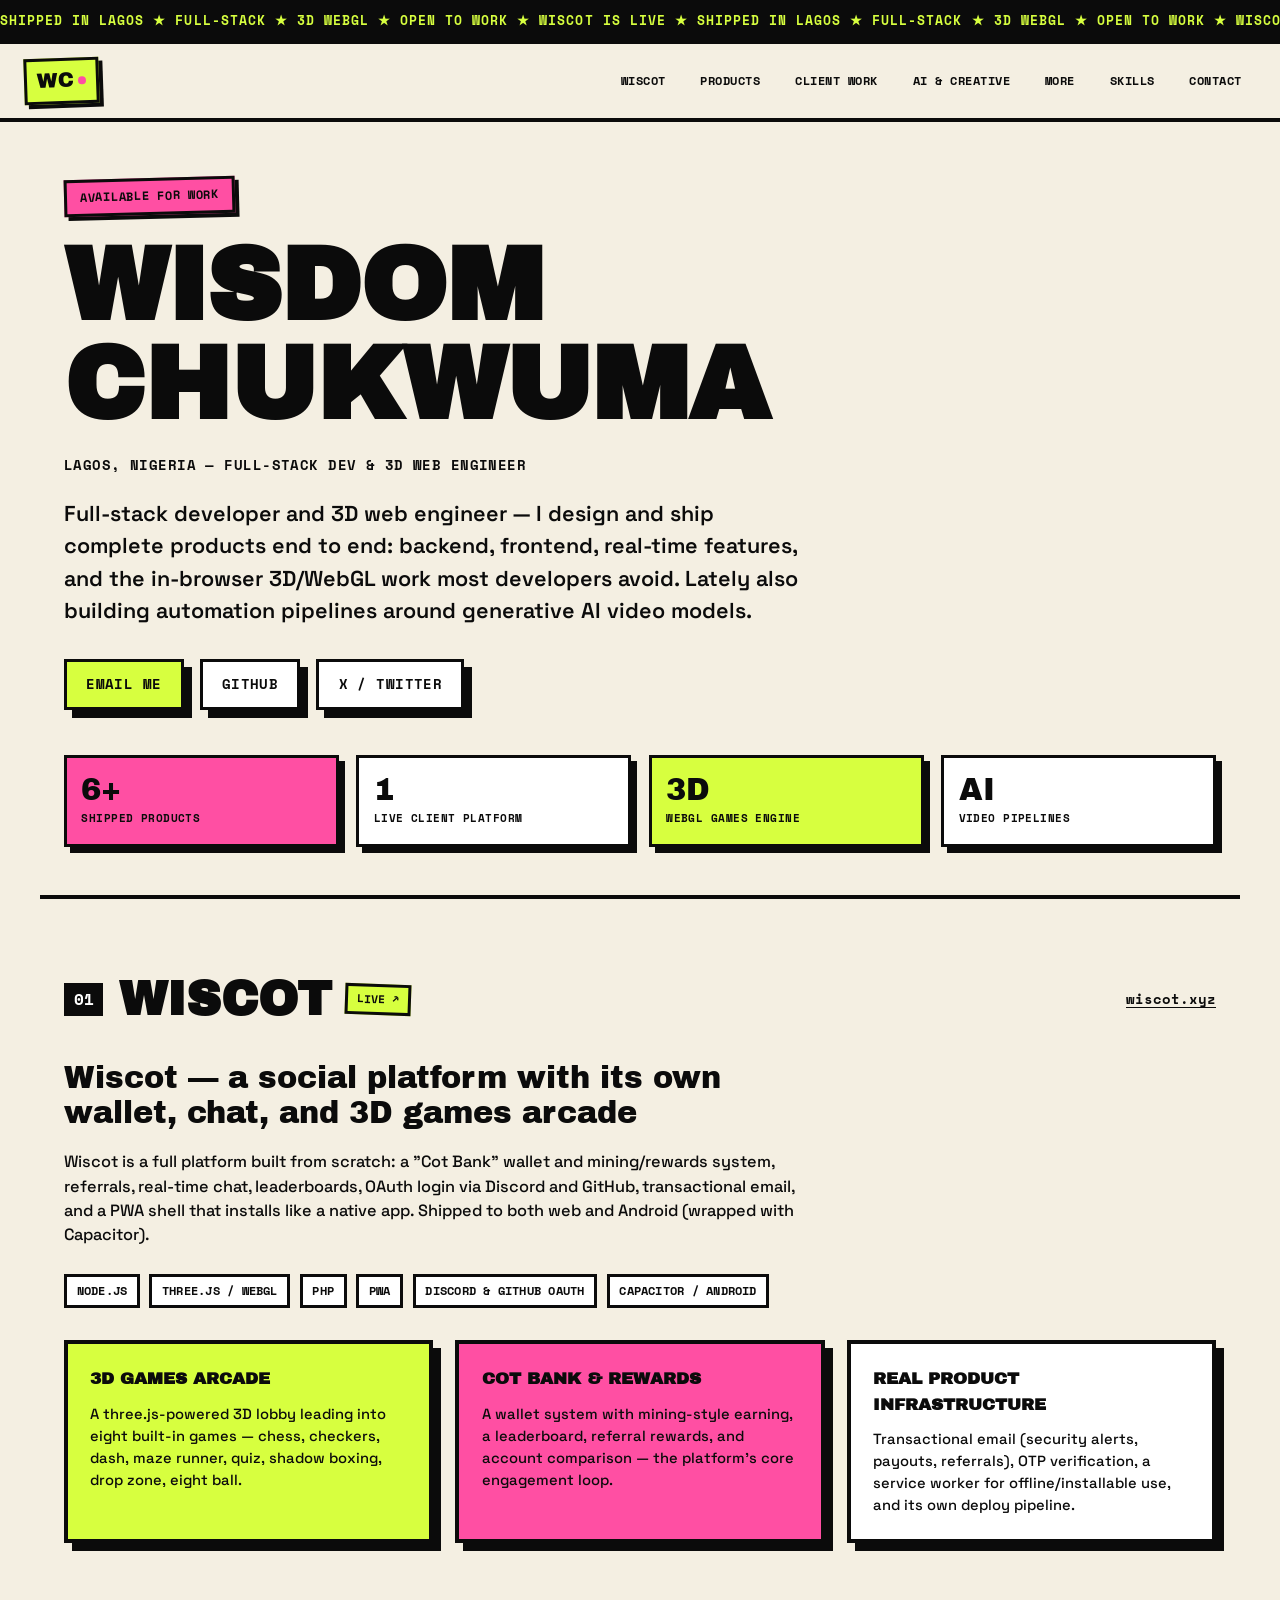
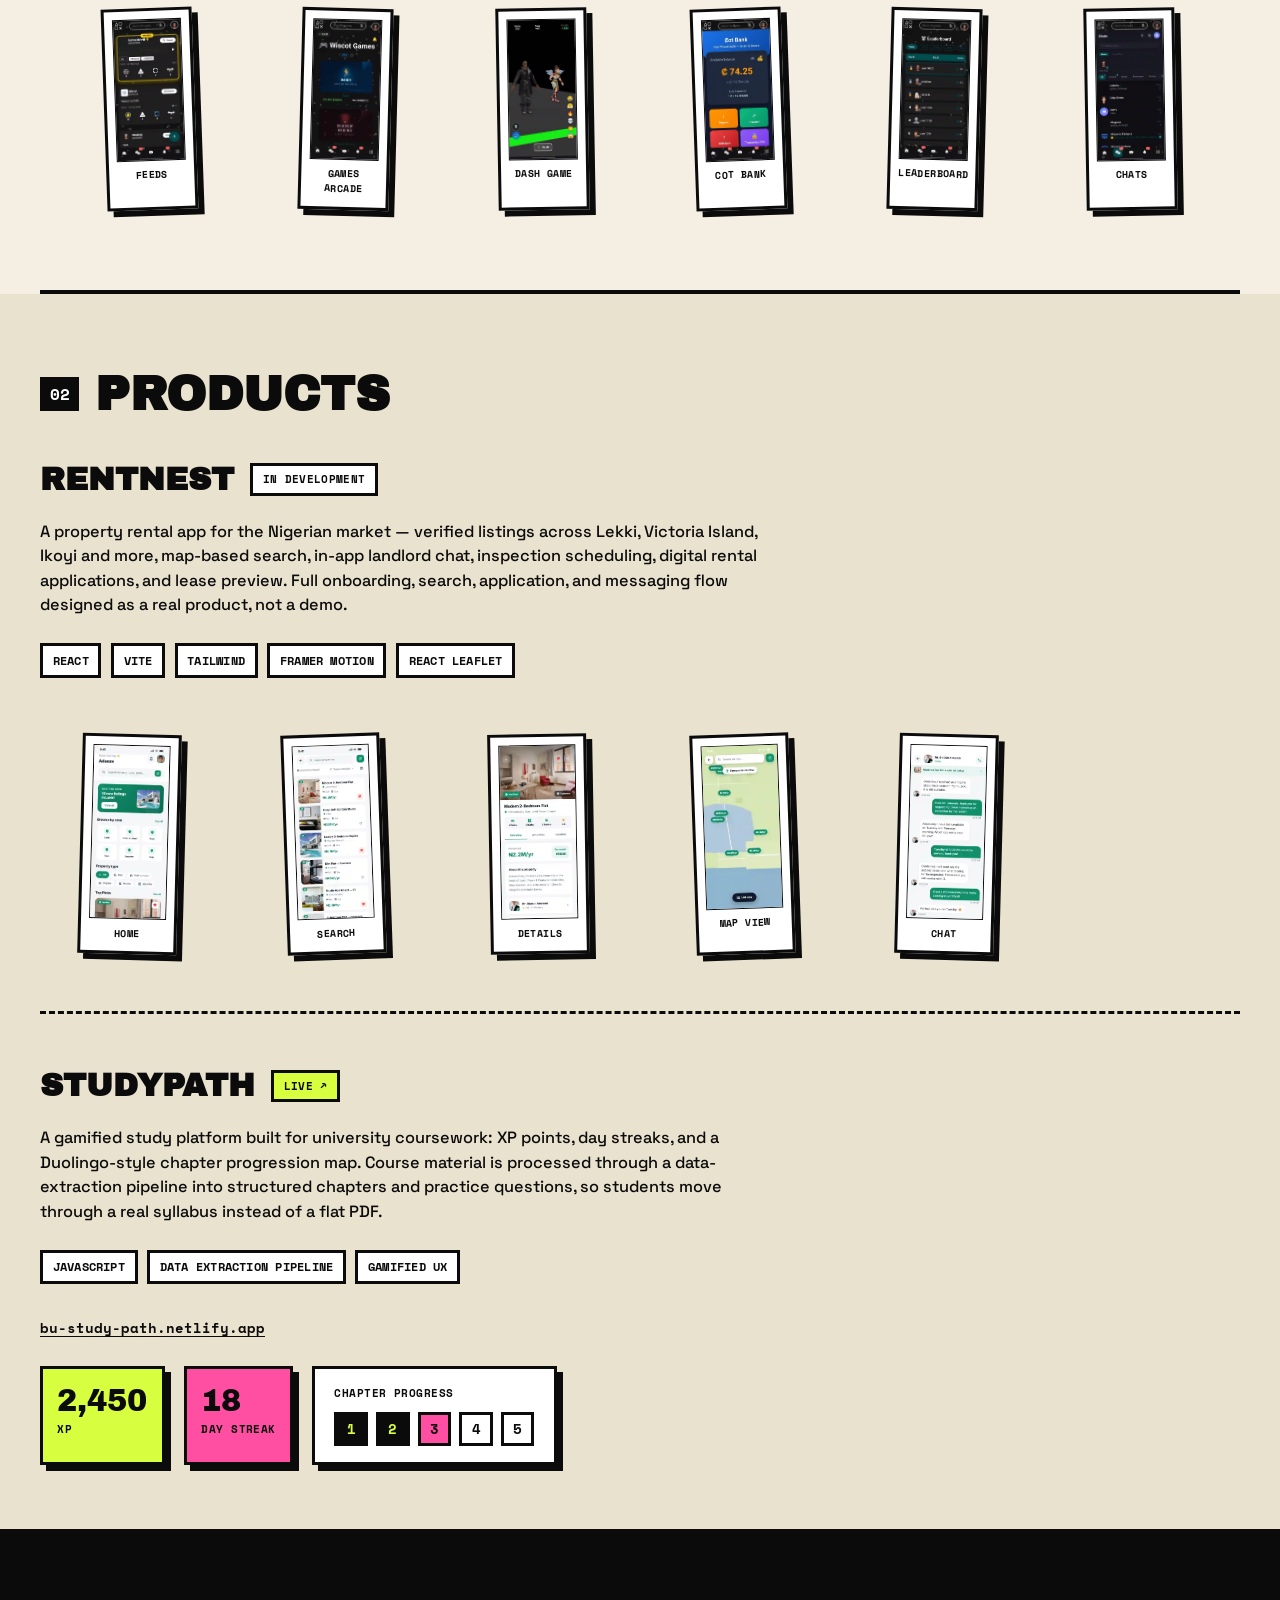
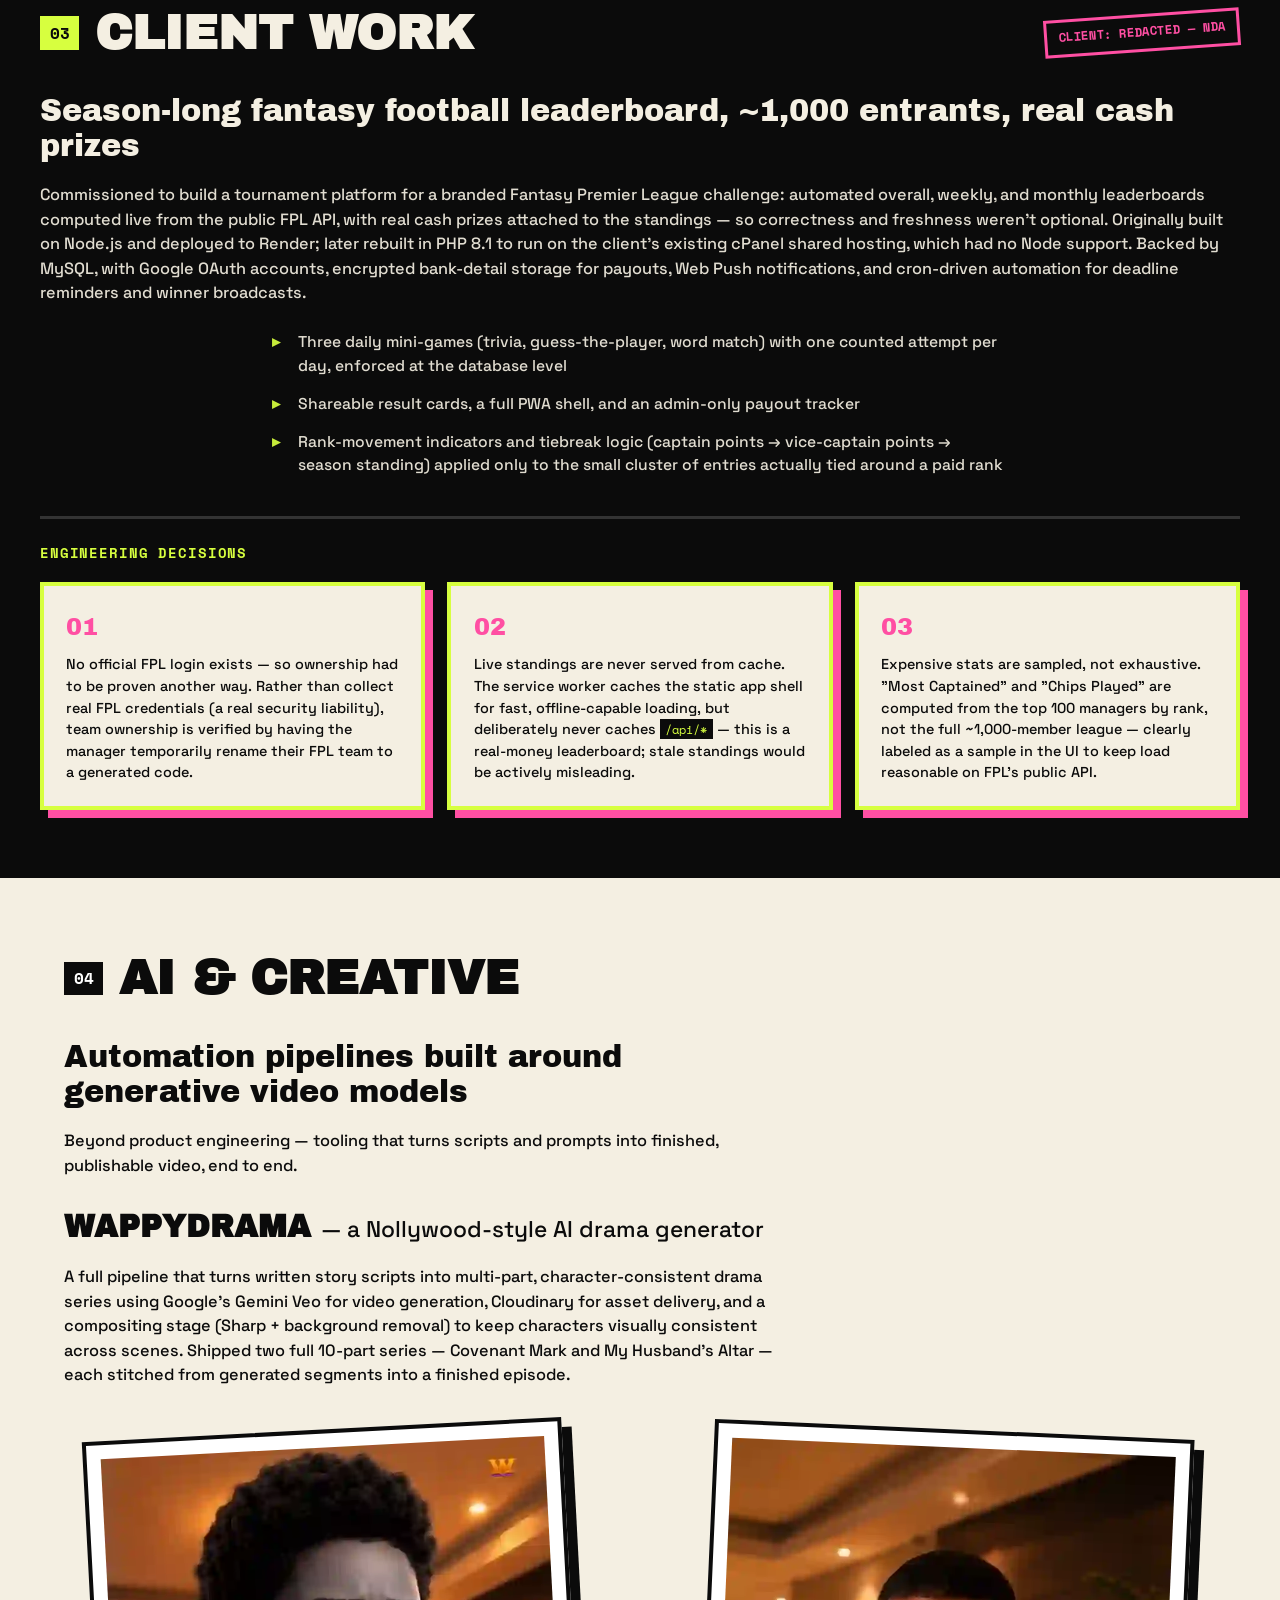
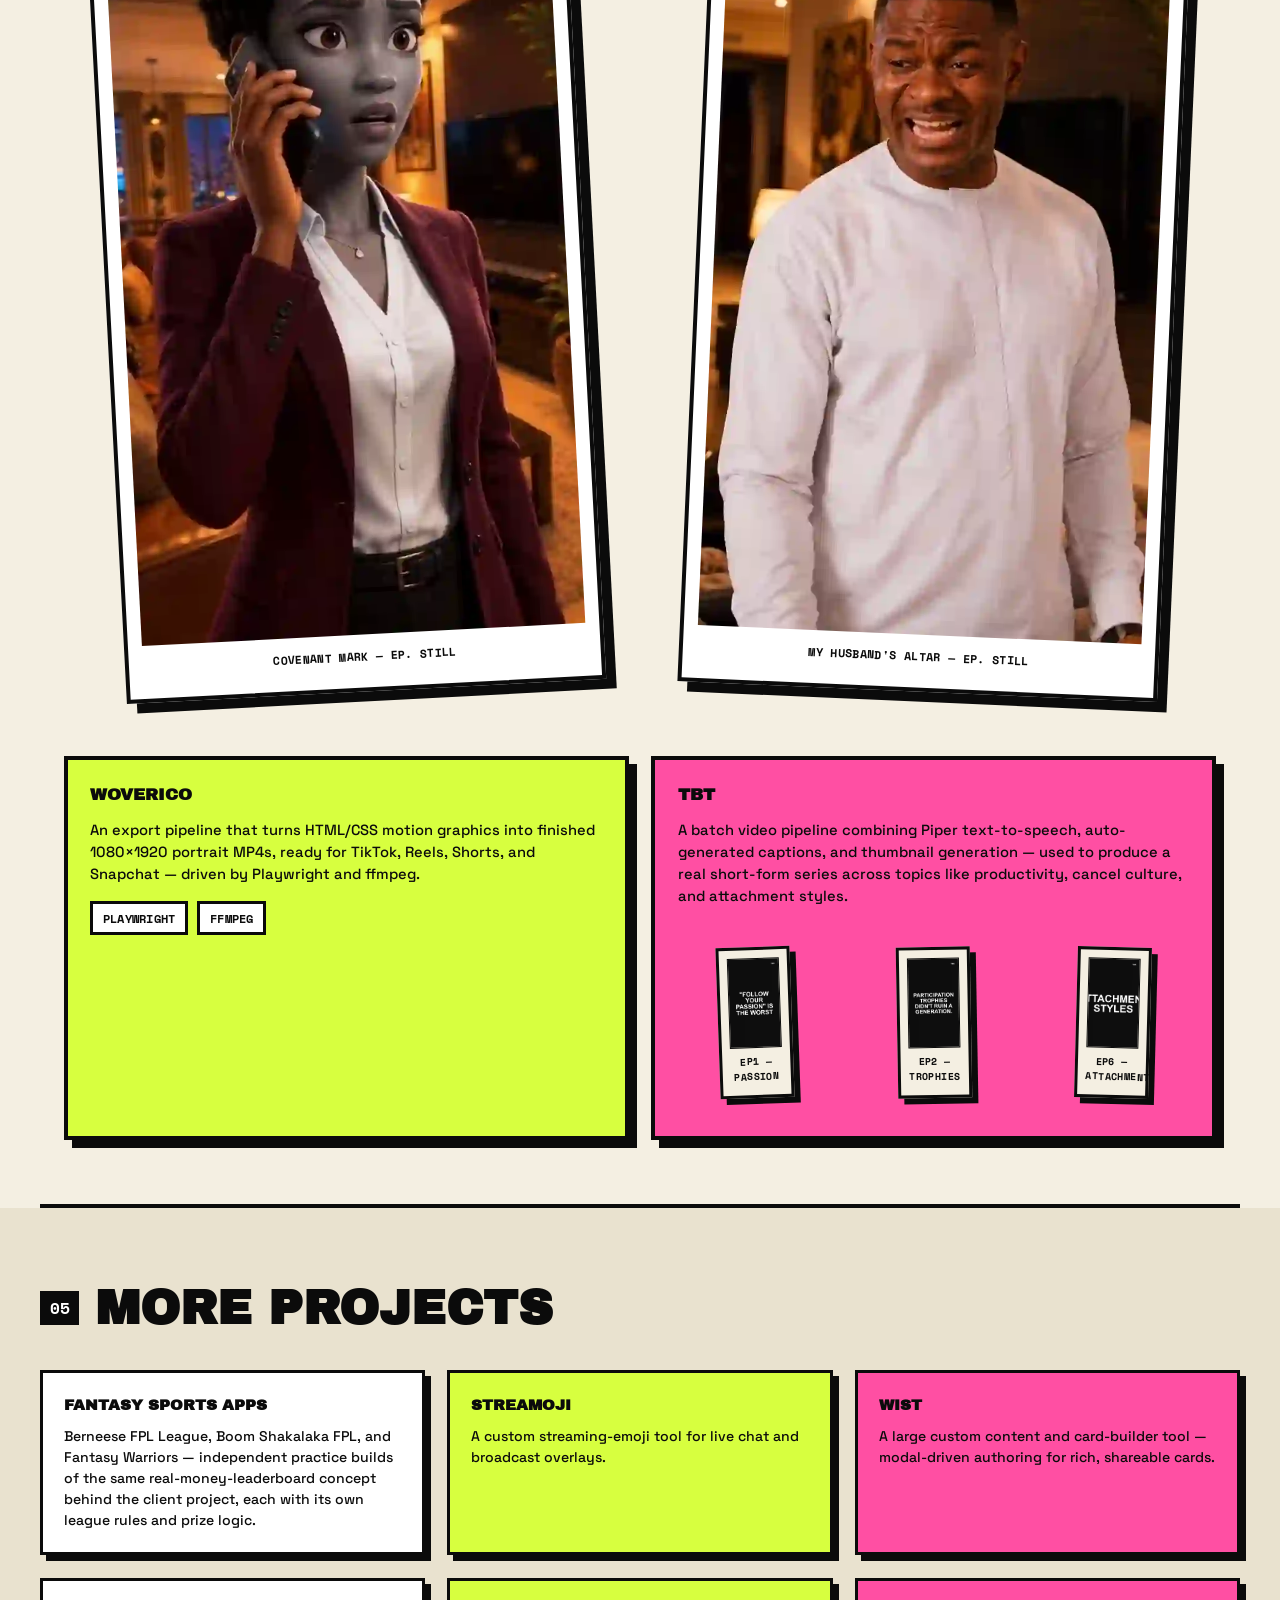
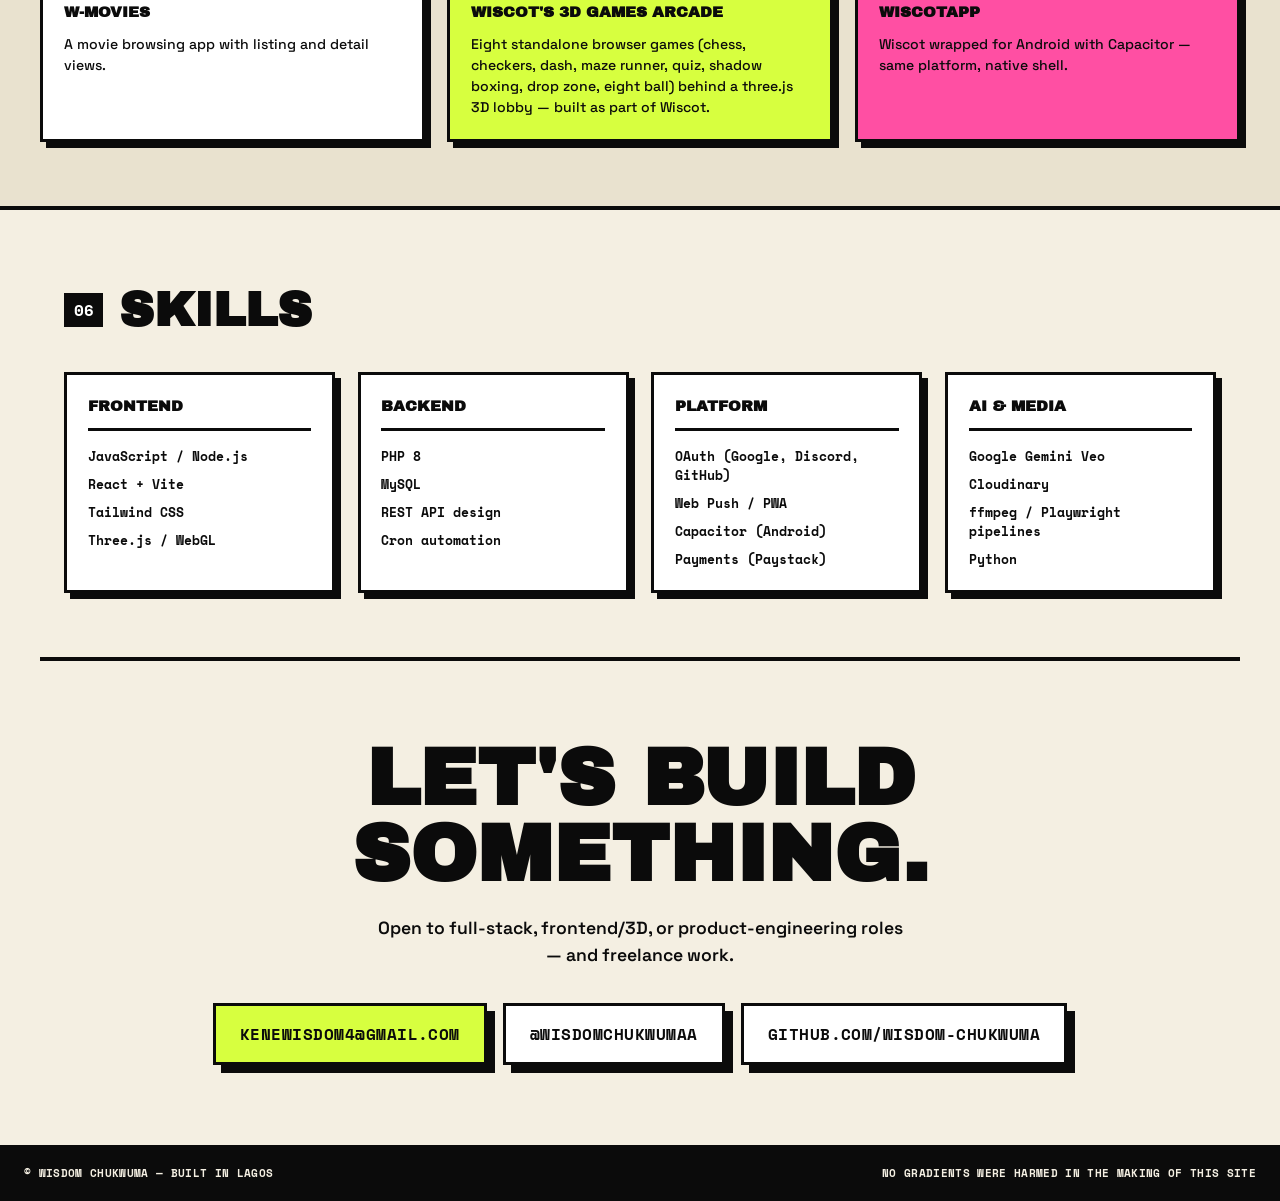
==== brutalist.html @ 7b02dbf1 "Correct Wiscot/StudyPath/AI facts after code audit; add three design variants Wiscot's real stack is" ====
<!DOCTYPE html>
<html lang="en">
<head>
<meta charset="UTF-8">
<meta name="viewport" content="width=device-width, initial-scale=1.0">
<title>Wisdom Chukwuma — Full-Stack &amp; 3D Web Engineer</title>
<meta name="description" content="Wisdom Chukwuma — full-stack developer and 3D web engineer. Wiscot, RentNest, StudyPath, AI video pipelines and more.">
<link rel="preconnect" href="https://fonts.googleapis.com">
<link rel="preconnect" href="https://fonts.gstatic.com" crossorigin>
<link href="https://fonts.googleapis.com/css2?family=Archivo+Black&family=Space+Grotesk:wght@500;600;700&family=Space+Mono:wght@400;700&display=swap" rel="stylesheet">
<link rel="stylesheet" href="brutalist.css">
</head>
<body>

<!-- MARQUEE -->
<div class="marquee" aria-hidden="true">
  <div class="marquee__track">
    <span>SHIPPED IN LAGOS ★ FULL-STACK ★ 3D WEBGL ★ OPEN TO WORK ★ WISCOT IS LIVE ★ SHIPPED IN LAGOS ★ FULL-STACK ★ 3D WEBGL ★ OPEN TO WORK ★ WISCOT IS LIVE ★</span>
    <span>SHIPPED IN LAGOS ★ FULL-STACK ★ 3D WEBGL ★ OPEN TO WORK ★ WISCOT IS LIVE ★ SHIPPED IN LAGOS ★ FULL-STACK ★ 3D WEBGL ★ OPEN TO WORK ★ WISCOT IS LIVE ★</span>
  </div>
</div>

<header class="site-header">
  <a href="#top" class="logo-mark">WC<span class="logo-dot"></span></a>
  <button class="nav-toggle" id="navToggle" aria-expanded="false" aria-controls="siteNav">
    <span>MENU</span>
  </button>
  <nav class="site-nav" id="siteNav">
    <a href="#wiscot">Wiscot</a>
    <a href="#products">Products</a>
    <a href="#client-work">Client Work</a>
    <a href="#ai-creative">AI &amp; Creative</a>
    <a href="#more">More</a>
    <a href="#skills">Skills</a>
    <a href="#contact">Contact</a>
  </nav>
</header>

<main id="top">

  <!-- HERO -->
  <section class="hero">
    <div class="hero__badge">AVAILABLE FOR WORK</div>
    <h1 class="hero__title">WISDOM<br>CHUKWUMA</h1>
    <p class="hero__loc">LAGOS, NIGERIA — FULL-STACK DEV &amp; 3D WEB ENGINEER</p>
    <p class="hero__statement">Full-stack developer and 3D web engineer — I design and ship complete products end to end: backend, frontend, real-time features, and the in-browser 3D/WebGL work most developers avoid. Lately also building automation pipelines around generative AI video models.</p>

    <div class="hero__ctas">
      <a class="btn btn--lime" href="mailto:kenewisdom4@gmail.com">EMAIL ME</a>
      <a class="btn" href="https://github.com/wisdom-chukwuma" target="_blank" rel="noopener">GITHUB</a>
      <a class="btn" href="https://x.com/wisdomchukwumaa" target="_blank" rel="noopener">X / TWITTER</a>
    </div>

    <div class="stat-row">
      <div class="stat-box stat-box--pink">
        <span class="stat-box__num">6+</span>
        <span class="stat-box__label">SHIPPED PRODUCTS</span>
      </div>
      <div class="stat-box">
        <span class="stat-box__num">1</span>
        <span class="stat-box__label">LIVE CLIENT PLATFORM</span>
      </div>
      <div class="stat-box stat-box--lime">
        <span class="stat-box__num">3D</span>
        <span class="stat-box__label">WEBGL GAMES ENGINE</span>
      </div>
      <div class="stat-box">
        <span class="stat-box__num">AI</span>
        <span class="stat-box__label">VIDEO PIPELINES</span>
      </div>
    </div>
  </section>

  <!-- WISCOT -->
  <section id="wiscot" class="section">
    <div class="section-head">
      <span class="section-num">01</span>
      <h2 class="section-title">WISCOT<span class="tag-live">LIVE ↗</span></h2>
      <a class="section-link" href="https://wiscot.xyz" target="_blank" rel="noopener">wiscot.xyz</a>
    </div>

    <p class="lede">Wiscot — a social platform with its own wallet, chat, and 3D games arcade</p>
    <p class="body-text">Wiscot is a full platform built from scratch: a "Cot Bank" wallet and mining/rewards system, referrals, real-time chat, leaderboards, OAuth login via Discord and GitHub, transactional email, and a PWA shell that installs like a native app. Shipped to both web and Android (wrapped with Capacitor).</p>

    <div class="tag-list">
      <span class="tag">Node.js</span>
      <span class="tag">Three.js / WebGL</span>
      <span class="tag">PHP</span>
      <span class="tag">PWA</span>
      <span class="tag">Discord &amp; GitHub OAuth</span>
      <span class="tag">Capacitor / Android</span>
    </div>

    <div class="feature-grid">
      <div class="feature-card feature-card--lime">
        <h3>3D GAMES ARCADE</h3>
        <p>A three.js-powered 3D lobby leading into eight built-in games — chess, checkers, dash, maze runner, quiz, shadow boxing, drop zone, eight ball.</p>
      </div>
      <div class="feature-card feature-card--pink">
        <h3>COT BANK &amp; REWARDS</h3>
        <p>A wallet system with mining-style earning, a leaderboard, referral rewards, and account comparison — the platform's core engagement loop.</p>
      </div>
      <div class="feature-card">
        <h3>REAL PRODUCT INFRASTRUCTURE</h3>
        <p>Transactional email (security alerts, payouts, referrals), OTP verification, a service worker for offline/installable use, and its own deploy pipeline.</p>
      </div>
    </div>

    <div class="photo-strip">
      <figure class="photo photo--r1"><img src="assets/images/wiscot/feeds.webp" alt="Wiscot feeds screen" loading="lazy"><figcaption>FEEDS</figcaption></figure>
      <figure class="photo photo--r2"><img src="assets/images/wiscot/games.webp" alt="Wiscot 3D games arcade" loading="lazy"><figcaption>GAMES ARCADE</figcaption></figure>
      <figure class="photo photo--r3"><img src="assets/images/wiscot/dash-game.webp" alt="Wiscot dash game" loading="lazy"><figcaption>DASH GAME</figcaption></figure>
      <figure class="photo photo--r1"><img src="assets/images/wiscot/cot-bank.webp" alt="Wiscot Cot Bank wallet" loading="lazy"><figcaption>COT BANK</figcaption></figure>
      <figure class="photo photo--r2"><img src="assets/images/wiscot/leaderboard.webp" alt="Wiscot leaderboard" loading="lazy"><figcaption>LEADERBOARD</figcaption></figure>
      <figure class="photo photo--r3"><img src="assets/images/wiscot/chats.webp" alt="Wiscot real-time chat" loading="lazy"><figcaption>CHATS</figcaption></figure>
    </div>
  </section>

  <!-- PRODUCTS -->
  <section id="products" class="section section--offwhite">
    <div class="section-head">
      <span class="section-num">02</span>
      <h2 class="section-title">PRODUCTS</h2>
    </div>

    <!-- RentNest -->
    <div class="product-block">
      <div class="product-block__head">
        <h3>RENTNEST</h3>
        <span class="status-chip status-chip--dev">IN DEVELOPMENT</span>
      </div>
      <p class="body-text">A property rental app for the Nigerian market — verified listings across Lekki, Victoria Island, Ikoyi and more, map-based search, in-app landlord chat, inspection scheduling, digital rental applications, and lease preview. Full onboarding, search, application, and messaging flow designed as a real product, not a demo.</p>
      <div class="tag-list">
        <span class="tag">React</span>
        <span class="tag">Vite</span>
        <span class="tag">Tailwind</span>
        <span class="tag">Framer Motion</span>
        <span class="tag">React Leaflet</span>
      </div>
      <div class="photo-strip photo-strip--phones">
        <figure class="photo photo--r2"><img src="assets/images/rentnest/home.webp" alt="RentNest home screen" loading="lazy"><figcaption>HOME</figcaption></figure>
        <figure class="photo photo--r1"><img src="assets/images/rentnest/search-results.webp" alt="RentNest search results" loading="lazy"><figcaption>SEARCH</figcaption></figure>
        <figure class="photo photo--r3"><img src="assets/images/rentnest/property-details.webp" alt="RentNest property details" loading="lazy"><figcaption>DETAILS</figcaption></figure>
        <figure class="photo photo--r1"><img src="assets/images/rentnest/map-view.webp" alt="RentNest map view" loading="lazy"><figcaption>MAP VIEW</figcaption></figure>
        <figure class="photo photo--r2"><img src="assets/images/rentnest/chat.webp" alt="RentNest landlord chat" loading="lazy"><figcaption>CHAT</figcaption></figure>
      </div>
    </div>

    <!-- StudyPath -->
    <div class="product-block">
      <div class="product-block__head">
        <h3>STUDYPATH</h3>
        <span class="status-chip status-chip--live">LIVE ↗</span>
      </div>
      <p class="body-text">A gamified study platform built for university coursework: XP points, day streaks, and a Duolingo-style chapter progression map. Course material is processed through a data-extraction pipeline into structured chapters and practice questions, so students move through a real syllabus instead of a flat PDF.</p>
      <div class="tag-list">
        <span class="tag">JavaScript</span>
        <span class="tag">Data extraction pipeline</span>
        <span class="tag">Gamified UX</span>
      </div>
      <a class="section-link" href="https://bu-study-path.netlify.app" target="_blank" rel="noopener">bu-study-path.netlify.app</a>

      <div class="studypath-stats">
        <div class="stat-box stat-box--lime">
          <span class="stat-box__num">2,450</span>
          <span class="stat-box__label">XP</span>
        </div>
        <div class="stat-box stat-box--pink">
          <span class="stat-box__num">18</span>
          <span class="stat-box__label">DAY STREAK</span>
        </div>
        <div class="chapter-track">
          <span class="chapter-track__label">CHAPTER PROGRESS</span>
          <div class="chapter-track__nodes">
            <span class="chapter-node chapter-node--done">1</span>
            <span class="chapter-node chapter-node--done">2</span>
            <span class="chapter-node chapter-node--active">3</span>
            <span class="chapter-node">4</span>
            <span class="chapter-node">5</span>
          </div>
        </div>
      </div>
    </div>
  </section>

  <!-- CLIENT WORK -->
  <section id="client-work" class="section section--dark">
    <div class="section-head">
      <span class="section-num">03</span>
      <h2 class="section-title">CLIENT WORK</h2>
      <span class="nda-stamp">CLIENT: REDACTED — NDA</span>
    </div>

    <p class="lede lede--light">Season-long fantasy football leaderboard, ~1,000 entrants, real cash prizes</p>
    <p class="body-text body-text--light">Commissioned to build a tournament platform for a branded Fantasy Premier League challenge: automated overall, weekly, and monthly leaderboards computed live from the public FPL API, with real cash prizes attached to the standings — so correctness and freshness weren't optional. Originally built on Node.js and deployed to Render; later rebuilt in PHP 8.1 to run on the client's existing cPanel shared hosting, which had no Node support. Backed by MySQL, with Google OAuth accounts, encrypted bank-detail storage for payouts, Web Push notifications, and cron-driven automation for deadline reminders and winner broadcasts.</p>

    <ul class="bullet-list bullet-list--light">
      <li>Three daily mini-games (trivia, guess-the-player, word match) with one counted attempt per day, enforced at the database level</li>
      <li>Shareable result cards, a full PWA shell, and an admin-only payout tracker</li>
      <li>Rank-movement indicators and tiebreak logic (captain points → vice-captain points → season standing) applied only to the small cluster of entries actually tied around a paid rank</li>
    </ul>

    <h3 class="subhead subhead--light">ENGINEERING DECISIONS</h3>
    <div class="decision-grid">
      <div class="decision-card">
        <span class="decision-card__num">01</span>
        <p>No official FPL login exists — so ownership had to be proven another way. Rather than collect real FPL credentials (a real security liability), team ownership is verified by having the manager temporarily rename their FPL team to a generated code.</p>
      </div>
      <div class="decision-card">
        <span class="decision-card__num">02</span>
        <p>Live standings are never served from cache. The service worker caches the static app shell for fast, offline-capable loading, but deliberately never caches <code>/api/*</code> — this is a real-money leaderboard; stale standings would be actively misleading.</p>
      </div>
      <div class="decision-card">
        <span class="decision-card__num">03</span>
        <p>Expensive stats are sampled, not exhaustive. "Most Captained" and "Chips Played" are computed from the top 100 managers by rank, not the full ~1,000-member league — clearly labeled as a sample in the UI to keep load reasonable on FPL's public API.</p>
      </div>
    </div>
  </section>

  <!-- AI & CREATIVE -->
  <section id="ai-creative" class="section">
    <div class="section-head">
      <span class="section-num">04</span>
      <h2 class="section-title">AI &amp; CREATIVE</h2>
    </div>
    <p class="lede">Automation pipelines built around generative video models</p>
    <p class="body-text">Beyond product engineering — tooling that turns scripts and prompts into finished, publishable video, end to end.</p>

    <!-- WappyDrama -->
    <div class="wappy-block">
      <h3>WAPPYDRAMA <span class="subtle">— a Nollywood-style AI drama generator</span></h3>
      <p class="body-text">A full pipeline that turns written story scripts into multi-part, character-consistent drama series using Google's Gemini Veo for video generation, Cloudinary for asset delivery, and a compositing stage (Sharp + background removal) to keep characters visually consistent across scenes. Shipped two full 10-part series — Covenant Mark and My Husband's Altar — each stitched from generated segments into a finished episode.</p>
      <div class="polaroid-row">
        <figure class="polaroid polaroid--left">
          <img src="assets/images/wappydrama/covenant-mark-still.webp" alt="Covenant Mark — still from AI-generated drama series" loading="lazy">
          <figcaption>COVENANT MARK — EP. STILL</figcaption>
        </figure>
        <figure class="polaroid polaroid--right">
          <img src="assets/images/wappydrama/my-husbands-altar-still.webp" alt="My Husband's Altar — still from AI-generated drama series" loading="lazy">
          <figcaption>MY HUSBAND'S ALTAR — EP. STILL</figcaption>
        </figure>
      </div>
    </div>

    <!-- Woverico + TBT -->
    <div class="ai-two-col">
      <div class="feature-card feature-card--lime">
        <h3>WOVERICO</h3>
        <p>An export pipeline that turns HTML/CSS motion graphics into finished 1080×1920 portrait MP4s, ready for TikTok, Reels, Shorts, and Snapchat — driven by Playwright and ffmpeg.</p>
        <div class="tag-list">
          <span class="tag">Playwright</span>
          <span class="tag">ffmpeg</span>
        </div>
      </div>
      <div class="feature-card feature-card--pink">
        <h3>TBT</h3>
        <p>A batch video pipeline combining Piper text-to-speech, auto-generated captions, and thumbnail generation — used to produce a real short-form series across topics like productivity, cancel culture, and attachment styles.</p>
        <div class="photo-strip photo-strip--wide">
          <figure class="photo photo--r1"><img src="assets/images/tbt/ep1-passion.webp" alt="TBT episode — passion" loading="lazy"><figcaption>EP1 — PASSION</figcaption></figure>
          <figure class="photo photo--r3"><img src="assets/images/tbt/ep2-trophies.webp" alt="TBT episode — trophies" loading="lazy"><figcaption>EP2 — TROPHIES</figcaption></figure>
          <figure class="photo photo--r2"><img src="assets/images/tbt/ep6-attachment.webp" alt="TBT episode — attachment styles" loading="lazy"><figcaption>EP6 — ATTACHMENT</figcaption></figure>
        </div>
      </div>
    </div>
  </section>

  <!-- MORE -->
  <section id="more" class="section section--offwhite">
    <div class="section-head">
      <span class="section-num">05</span>
      <h2 class="section-title">MORE PROJECTS</h2>
    </div>
    <div class="more-grid">
      <div class="more-card">
        <h4>FANTASY SPORTS APPS</h4>
        <p>Berneese FPL League, Boom Shakalaka FPL, and Fantasy Warriors — independent practice builds of the same real-money-leaderboard concept behind the client project, each with its own league rules and prize logic.</p>
      </div>
      <div class="more-card">
        <h4>STREAMOJI</h4>
        <p>A custom streaming-emoji tool for live chat and broadcast overlays.</p>
      </div>
      <div class="more-card">
        <h4>WIST</h4>
        <p>A large custom content and card-builder tool — modal-driven authoring for rich, shareable cards.</p>
      </div>
      <div class="more-card">
        <h4>W-MOVIES</h4>
        <p>A movie browsing app with listing and detail views.</p>
      </div>
      <div class="more-card">
        <h4>WISCOT'S 3D GAMES ARCADE</h4>
        <p>Eight standalone browser games (chess, checkers, dash, maze runner, quiz, shadow boxing, drop zone, eight ball) behind a three.js 3D lobby — built as part of Wiscot.</p>
      </div>
      <div class="more-card">
        <h4>WISCOTAPP</h4>
        <p>Wiscot wrapped for Android with Capacitor — same platform, native shell.</p>
      </div>
    </div>
  </section>

  <!-- SKILLS -->
  <section id="skills" class="section">
    <div class="section-head">
      <span class="section-num">06</span>
      <h2 class="section-title">SKILLS</h2>
    </div>
    <div class="skills-grid">
      <div class="skill-col">
        <h3>FRONTEND</h3>
        <ul>
          <li>JavaScript / Node.js</li>
          <li>React + Vite</li>
          <li>Tailwind CSS</li>
          <li>Three.js / WebGL</li>
        </ul>
      </div>
      <div class="skill-col">
        <h3>BACKEND</h3>
        <ul>
          <li>PHP 8</li>
          <li>MySQL</li>
          <li>REST API design</li>
          <li>Cron automation</li>
        </ul>
      </div>
      <div class="skill-col">
        <h3>PLATFORM</h3>
        <ul>
          <li>OAuth (Google, Discord, GitHub)</li>
          <li>Web Push / PWA</li>
          <li>Capacitor (Android)</li>
          <li>Payments (Paystack)</li>
        </ul>
      </div>
      <div class="skill-col">
        <h3>AI &amp; MEDIA</h3>
        <ul>
          <li>Google Gemini Veo</li>
          <li>Cloudinary</li>
          <li>ffmpeg / Playwright pipelines</li>
          <li>Python</li>
        </ul>
      </div>
    </div>
  </section>

  <!-- CONTACT -->
  <section id="contact" class="section section--contact">
    <h2 class="contact-title">LET'S BUILD<br>SOMETHING.</h2>
    <p class="contact-sub">Open to full-stack, frontend/3D, or product-engineering roles — and freelance work.</p>
    <div class="contact-links">
      <a class="btn btn--lime btn--big" href="mailto:kenewisdom4@gmail.com">kenewisdom4@gmail.com</a>
      <a class="btn btn--big" href="https://x.com/wisdomchukwumaa" target="_blank" rel="noopener">@wisdomchukwumaa</a>
      <a class="btn btn--big" href="https://github.com/wisdom-chukwuma" target="_blank" rel="noopener">github.com/wisdom-chukwuma</a>
    </div>
  </section>
</main>

<footer class="site-footer">
  <span>© WISDOM CHUKWUMA — BUILT IN LAGOS</span>
  <span>NO GRADIENTS WERE HARMED IN THE MAKING OF THIS SITE</span>
</footer>

<script src="brutalist.js"></script>
</body>
</html>
---- brutalist.css ----
/* ============================================================
   WISDOM CHUKWUMA — BRUTALIST / RAW VARIANT
   Thick borders. Hard offset shadows. Flat color blocks.
   No blur. No gradients. No rounded corners (except one badge).
   ============================================================ */

* { box-sizing: border-box; }
html { scroll-behavior: smooth; }

:root {
  --black: #0b0b0b;
  --paper: #f4efe2;      /* off-white / paper background */
  --paper-dark: #e9e2cf; /* slightly deeper paper for alt sections */
  --lime: #d7ff3f;       /* punchy accent 1 */
  --pink: #ff4fa3;       /* punchy accent 2 */
  --white: #ffffff;

  --border: 4px;
  --border-thin: 3px;
  --shadow-off: 8px;

  --font-display: "Archivo Black", "Arial Black", sans-serif;
  --font-body: "Space Grotesk", sans-serif;
  --font-mono: "Space Mono", monospace;
}

body {
  margin: 0;
  background: var(--paper);
  color: var(--black);
  font-family: var(--font-body);
  font-weight: 500;
  line-height: 1.5;
  -webkit-font-smoothing: antialiased;
  overflow-x: hidden;
}

img { max-width: 100%; display: block; }
a { color: inherit; }
ul { margin: 0; padding: 0; }
h1, h2, h3, h4, p { margin: 0; }

/* ---------- MARQUEE ---------- */
.marquee {
  background: var(--black);
  color: var(--lime);
  border-bottom: var(--border) solid var(--black);
  overflow: hidden;
  white-space: nowrap;
  padding: 8px 0;
}
.marquee__track {
  display: inline-flex;
  animation: marquee 22s linear infinite;
}
.marquee__track span {
  font-family: var(--font-mono);
  font-weight: 700;
  font-size: 0.8rem;
  letter-spacing: 0.08em;
  padding-right: 2rem;
}
@keyframes marquee {
  from { transform: translateX(0); }
  to { transform: translateX(-50%); }
}
@media (prefers-reduced-motion: reduce) {
  .marquee__track { animation: none; }
}

/* ---------- HEADER / NAV ---------- */
.site-header {
  position: sticky;
  top: 0;
  z-index: 100;
  display: flex;
  align-items: center;
  justify-content: space-between;
  background: var(--paper);
  border-bottom: var(--border) solid var(--black);
  padding: 0.9rem 1.5rem;
}
.logo-mark {
  font-family: var(--font-display);
  font-size: 1.3rem;
  text-decoration: none;
  color: var(--black);
  background: var(--lime);
  border: var(--border-thin) solid var(--black);
  padding: 0.25rem 0.6rem;
  display: inline-flex;
  align-items: center;
  gap: 0.3rem;
  transform: rotate(-2deg);
  box-shadow: 4px 4px 0 var(--black);
}
.logo-dot {
  width: 8px;
  height: 8px;
  background: var(--pink);
  border-radius: 50%;
  display: inline-block;
}
.nav-toggle {
  display: none;
  font-family: var(--font-mono);
  font-weight: 700;
  font-size: 0.85rem;
  letter-spacing: 0.05em;
  background: var(--black);
  color: var(--paper);
  border: var(--border-thin) solid var(--black);
  padding: 0.55rem 0.9rem;
  cursor: pointer;
}
.site-nav {
  display: flex;
  gap: 0.4rem;
  flex-wrap: wrap;
  justify-content: flex-end;
}
.site-nav a {
  font-family: var(--font-mono);
  font-weight: 700;
  font-size: 0.78rem;
  letter-spacing: 0.04em;
  text-decoration: none;
  text-transform: uppercase;
  color: var(--black);
  padding: 0.5rem 0.7rem;
  border: var(--border-thin) solid transparent;
}
.site-nav a:hover,
.site-nav a:focus-visible {
  border-color: var(--black);
  background: var(--white);
  box-shadow: 3px 3px 0 var(--black);
  transform: translate(-1px, -1px);
}

/* ---------- BUTTONS ---------- */
.btn {
  display: inline-block;
  font-family: var(--font-mono);
  font-weight: 700;
  font-size: 0.85rem;
  letter-spacing: 0.03em;
  text-decoration: none;
  text-transform: uppercase;
  color: var(--black);
  background: var(--white);
  border: var(--border-thin) solid var(--black);
  padding: 0.75rem 1.2rem;
  box-shadow: var(--shadow-off) var(--shadow-off) 0 var(--black);
  transition: transform 0.12s ease, box-shadow 0.12s ease;
}
.btn:hover {
  transform: translate(-3px, -3px);
  box-shadow: calc(var(--shadow-off) + 3px) calc(var(--shadow-off) + 3px) 0 var(--black);
}
.btn:active {
  transform: translate(2px, 2px);
  box-shadow: 3px 3px 0 var(--black);
}
.btn--lime { background: var(--lime); }
.btn--big { font-size: 1rem; padding: 1rem 1.5rem; }

/* ---------- HERO ---------- */
.hero {
  padding: 3.5rem 1.5rem 3rem;
  border-bottom: var(--border) solid var(--black);
  max-width: 1200px;
  margin: 0 auto;
}
.hero__badge {
  display: inline-block;
  font-family: var(--font-mono);
  font-weight: 700;
  font-size: 0.75rem;
  letter-spacing: 0.06em;
  background: var(--pink);
  color: var(--black);
  border: var(--border-thin) solid var(--black);
  padding: 0.4rem 0.8rem;
  margin-bottom: 1.4rem;
  transform: rotate(-1.5deg);
  box-shadow: 4px 4px 0 var(--black);
}
.hero__title {
  font-family: var(--font-display);
  font-size: clamp(2.8rem, 10vw, 6.5rem);
  line-height: 0.95;
  letter-spacing: -0.01em;
  margin-bottom: 1.2rem;
}
.hero__loc {
  font-family: var(--font-mono);
  font-weight: 700;
  font-size: 0.9rem;
  letter-spacing: 0.03em;
  margin-bottom: 1.4rem;
}
.hero__statement {
  font-size: clamp(1.05rem, 2vw, 1.35rem);
  font-weight: 600;
  max-width: 46rem;
  margin-bottom: 2rem;
}
.hero__ctas {
  display: flex;
  gap: 1rem;
  flex-wrap: wrap;
  margin-bottom: 2.8rem;
}

.stat-row {
  display: grid;
  grid-template-columns: repeat(4, 1fr);
  gap: 1.1rem;
}
.stat-box {
  border: var(--border-thin) solid var(--black);
  background: var(--white);
  padding: 1.1rem 0.9rem;
  display: flex;
  flex-direction: column;
  gap: 0.3rem;
  box-shadow: 6px 6px 0 var(--black);
}
.stat-box--lime { background: var(--lime); }
.stat-box--pink { background: var(--pink); }
.stat-box__num {
  font-family: var(--font-display);
  font-size: 1.9rem;
  line-height: 1;
}
.stat-box__label {
  font-family: var(--font-mono);
  font-size: 0.68rem;
  font-weight: 700;
  letter-spacing: 0.04em;
}

/* ---------- SECTIONS (shared) ---------- */
.section {
  padding: 4rem 1.5rem;
  max-width: 1200px;
  margin: 0 auto;
  border-bottom: var(--border) solid var(--black);
}
.section--offwhite { background: var(--paper-dark); max-width: none; }
.section--offwhite > * { max-width: 1200px; margin-left: auto; margin-right: auto; }
.section--offwhite .product-block,
.section--offwhite .more-grid,
.section--offwhite .section-head { max-width: 1200px; margin-left: auto; margin-right: auto; }

.section-head {
  display: flex;
  align-items: center;
  gap: 1rem;
  flex-wrap: wrap;
  margin-bottom: 1.6rem;
}
.section-num {
  font-family: var(--font-mono);
  font-weight: 700;
  font-size: 1rem;
  color: var(--white);
  background: var(--black);
  padding: 0.3rem 0.6rem;
}
.section-title {
  font-family: var(--font-display);
  font-size: clamp(1.8rem, 5vw, 3rem);
  display: flex;
  align-items: center;
  gap: 0.8rem;
  flex-wrap: wrap;
}
.tag-live {
  font-family: var(--font-mono);
  font-size: 0.7rem;
  font-weight: 700;
  background: var(--lime);
  border: var(--border-thin) solid var(--black);
  padding: 0.25rem 0.55rem;
  transform: rotate(2deg);
  vertical-align: middle;
}
.section-link {
  font-family: var(--font-mono);
  font-weight: 700;
  font-size: 0.85rem;
  text-decoration: underline;
  text-underline-offset: 3px;
  margin-left: auto;
}

.lede {
  font-family: var(--font-display);
  font-size: clamp(1.3rem, 3vw, 1.9rem);
  line-height: 1.15;
  max-width: 45rem;
  margin-bottom: 1.2rem;
}
.body-text {
  font-size: 1.02rem;
  max-width: 46rem;
  margin-bottom: 1.6rem;
}
.lede--light { color: var(--paper); }
.body-text--light { color: var(--paper); opacity: 0.92; }

/* ---------- TAGS ---------- */
.tag-list {
  display: flex;
  flex-wrap: wrap;
  gap: 0.6rem;
  margin-bottom: 2rem;
}
.tag {
  font-family: var(--font-mono);
  font-weight: 700;
  font-size: 0.72rem;
  letter-spacing: 0.02em;
  text-transform: uppercase;
  background: var(--white);
  border: var(--border-thin) solid var(--black);
  padding: 0.35rem 0.6rem;
}

/* ---------- FEATURE CARDS ---------- */
.feature-grid {
  display: grid;
  grid-template-columns: repeat(3, 1fr);
  gap: 1.4rem;
  margin-bottom: 2.6rem;
}
.feature-card {
  background: var(--white);
  border: var(--border) solid var(--black);
  padding: 1.4rem;
  box-shadow: var(--shadow-off) var(--shadow-off) 0 var(--black);
}
.feature-card--lime { background: var(--lime); }
.feature-card--pink { background: var(--pink); }
.feature-card h3 {
  font-family: var(--font-display);
  font-size: 1.05rem;
  margin-bottom: 0.7rem;
}
.feature-card p {
  font-size: 0.92rem;
  line-height: 1.5;
}

/* ---------- PHOTO STRIPS (taped screenshots) ---------- */
.photo-strip {
  display: grid;
  grid-template-columns: repeat(auto-fill, minmax(160px, 1fr));
  gap: 2.2rem 1.6rem;
  padding-top: 0.5rem;
}
.photo-strip--phones { grid-template-columns: repeat(auto-fill, minmax(150px, 1fr)); }
.photo-strip--wide { margin-top: 1.2rem; grid-template-columns: repeat(auto-fill, minmax(110px, 1fr)); }

.photo {
  background: var(--white);
  border: var(--border-thin) solid var(--black);
  padding: 0.5rem 0.5rem 0.6rem;
  box-shadow: 6px 6px 0 var(--black);
  transition: transform 0.15s ease, box-shadow 0.15s ease;
}
.photo img { width: 100%; height: auto; border: 1px solid var(--black); }
.photo figcaption {
  font-family: var(--font-mono);
  font-size: 0.62rem;
  font-weight: 700;
  letter-spacing: 0.04em;
  text-align: center;
  padding-top: 0.45rem;
  text-transform: uppercase;
}
.photo--r1 { transform: rotate(-2deg); }
.photo--r2 { transform: rotate(1.5deg); }
.photo--r3 { transform: rotate(-1deg); }
.photo:hover { transform: rotate(0deg) translateY(-4px); box-shadow: 9px 9px 0 var(--black); }

/* ---------- PRODUCTS ---------- */
.product-block {
  margin-bottom: 3rem;
  padding-bottom: 2.6rem;
  border-bottom: var(--border-thin) dashed var(--black);
}
.product-block:last-child { border-bottom: none; margin-bottom: 0; padding-bottom: 0; }
.product-block__head {
  display: flex;
  align-items: center;
  gap: 1rem;
  flex-wrap: wrap;
  margin-bottom: 1rem;
}
.product-block__head h3 {
  font-family: var(--font-display);
  font-size: clamp(1.4rem, 3vw, 2rem);
}
.status-chip {
  font-family: var(--font-mono);
  font-weight: 700;
  font-size: 0.7rem;
  letter-spacing: 0.03em;
  border: var(--border-thin) solid var(--black);
  padding: 0.3rem 0.6rem;
}
.status-chip--dev { background: var(--white); }
.status-chip--live { background: var(--lime); }

.studypath-stats {
  display: flex;
  gap: 1.2rem;
  flex-wrap: wrap;
  align-items: stretch;
  margin-top: 1.6rem;
}
.chapter-track {
  border: var(--border-thin) solid var(--black);
  background: var(--white);
  padding: 1rem 1.2rem;
  box-shadow: 6px 6px 0 var(--black);
  display: flex;
  flex-direction: column;
  gap: 0.7rem;
  justify-content: center;
}
.chapter-track__label {
  font-family: var(--font-mono);
  font-size: 0.68rem;
  font-weight: 700;
  letter-spacing: 0.04em;
}
.chapter-track__nodes { display: flex; gap: 0.5rem; }
.chapter-node {
  width: 2.1rem;
  height: 2.1rem;
  border: var(--border-thin) solid var(--black);
  display: flex;
  align-items: center;
  justify-content: center;
  font-family: var(--font-mono);
  font-weight: 700;
  font-size: 0.85rem;
  background: var(--white);
}
.chapter-node--done { background: var(--black); color: var(--lime); }
.chapter-node--active { background: var(--pink); }

/* ---------- CLIENT WORK (dark section) ---------- */
.section--dark {
  background: var(--black);
  color: var(--paper);
  max-width: none;
}
.section--dark > * { max-width: 1200px; margin-left: auto; margin-right: auto; }
.section--dark .section-num { background: var(--lime); color: var(--black); }
.section--dark .section-title { color: var(--paper); }

.nda-stamp {
  font-family: var(--font-mono);
  font-weight: 700;
  font-size: 0.78rem;
  letter-spacing: 0.05em;
  color: var(--pink);
  border: var(--border-thin) solid var(--pink);
  padding: 0.4rem 0.7rem;
  transform: rotate(-4deg);
  margin-left: auto;
}

.bullet-list {
  list-style: none;
  display: flex;
  flex-direction: column;
  gap: 0.9rem;
  max-width: 46rem;
  margin-bottom: 2.4rem;
}
.bullet-list li {
  position: relative;
  padding-left: 1.6rem;
  font-size: 0.98rem;
}
.bullet-list--light li { color: var(--paper); opacity: 0.92; }
.bullet-list li::before {
  content: "▸";
  position: absolute;
  left: 0;
  color: var(--lime);
  font-weight: 700;
}

.subhead {
  font-family: var(--font-mono);
  font-weight: 700;
  font-size: 0.9rem;
  letter-spacing: 0.06em;
  margin-bottom: 1.2rem;
  border-top: var(--border-thin) solid var(--paper);
  padding-top: 1.4rem;
}
.subhead--light { color: var(--lime); border-top-color: #333; }

.decision-grid {
  display: grid;
  grid-template-columns: repeat(3, 1fr);
  gap: 1.4rem;
}
.decision-card {
  background: var(--paper);
  color: var(--black);
  border: var(--border) solid var(--lime);
  padding: 1.4rem;
  box-shadow: var(--shadow-off) var(--shadow-off) 0 var(--pink);
}
.decision-card__num {
  display: inline-block;
  font-family: var(--font-display);
  font-size: 1.5rem;
  color: var(--pink);
  margin-bottom: 0.6rem;
}
.decision-card p { font-size: 0.9rem; line-height: 1.5; }
.decision-card code {
  font-family: var(--font-mono);
  background: var(--black);
  color: var(--lime);
  padding: 0.05rem 0.35rem;
  font-size: 0.85em;
}

/* ---------- AI & CREATIVE ---------- */
.wappy-block { margin-bottom: 3rem; }
.wappy-block h3 {
  font-family: var(--font-display);
  font-size: clamp(1.3rem, 3vw, 1.9rem);
  margin-bottom: 1rem;
}
.wappy-block .subtle {
  font-family: var(--font-body);
  font-weight: 500;
  font-size: 0.75em;
  text-transform: none;
}

.polaroid-row {
  display: grid;
  grid-template-columns: 1fr 1fr;
  gap: 2rem;
  margin-top: 1.6rem;
}
.polaroid {
  background: var(--white);
  border: var(--border) solid var(--black);
  padding: 0.9rem 0.9rem 1.4rem;
  box-shadow: 10px 10px 0 var(--black);
}
.polaroid img { width: 100%; height: auto; }
.polaroid figcaption {
  font-family: var(--font-mono);
  font-weight: 700;
  font-size: 0.72rem;
  letter-spacing: 0.03em;
  text-align: center;
  padding-top: 0.8rem;
  text-transform: uppercase;
}
.polaroid--left { transform: rotate(-3deg); }
.polaroid--right { transform: rotate(2.5deg); }
.polaroid:hover { transform: rotate(0deg) scale(1.02); }

.ai-two-col {
  display: grid;
  grid-template-columns: 1fr 1fr;
  gap: 1.4rem;
}
.ai-two-col .feature-card .tag-list { margin-top: 1rem; margin-bottom: 0; }
.ai-two-col .photo-strip { margin-top: 1rem; }
.ai-two-col .photo { background: var(--paper); }

/* ---------- MORE PROJECTS ---------- */
.more-grid {
  display: grid;
  grid-template-columns: repeat(3, 1fr);
  gap: 1.4rem;
}
.more-card {
  background: var(--white);
  border: var(--border-thin) solid var(--black);
  padding: 1.3rem;
  box-shadow: 6px 6px 0 var(--black);
}
.more-card:nth-child(3n+2) { background: var(--lime); }
.more-card:nth-child(3n+3) { background: var(--pink); }
.more-card h4 {
  font-family: var(--font-display);
  font-size: 0.95rem;
  margin-bottom: 0.6rem;
}
.more-card p { font-size: 0.88rem; line-height: 1.5; }

/* ---------- SKILLS ---------- */
.skills-grid {
  display: grid;
  grid-template-columns: repeat(4, 1fr);
  gap: 1.4rem;
}
.skill-col {
  border: var(--border-thin) solid var(--black);
  padding: 1.3rem;
  background: var(--white);
  box-shadow: 6px 6px 0 var(--black);
}
.skill-col h3 {
  font-family: var(--font-display);
  font-size: 0.95rem;
  margin-bottom: 1rem;
  padding-bottom: 0.6rem;
  border-bottom: var(--border-thin) solid var(--black);
}
.skill-col ul { list-style: none; display: flex; flex-direction: column; gap: 0.55rem; }
.skill-col li {
  font-family: var(--font-mono);
  font-size: 0.8rem;
  font-weight: 700;
}

/* ---------- CONTACT ---------- */
.section--contact {
  text-align: center;
  border-bottom: none;
  padding: 5rem 1.5rem;
}
.contact-title {
  font-family: var(--font-display);
  font-size: clamp(2.4rem, 8vw, 5rem);
  line-height: 0.95;
  margin-bottom: 1.4rem;
}
.contact-sub {
  font-size: 1.1rem;
  font-weight: 600;
  max-width: 34rem;
  margin: 0 auto 2.2rem;
}
.contact-links {
  display: flex;
  flex-wrap: wrap;
  justify-content: center;
  gap: 1rem;
}

/* ---------- FOOTER ---------- */
.site-footer {
  background: var(--black);
  color: var(--paper);
  font-family: var(--font-mono);
  font-size: 0.7rem;
  font-weight: 700;
  letter-spacing: 0.03em;
  padding: 1.2rem 1.5rem;
  display: flex;
  justify-content: space-between;
  flex-wrap: wrap;
  gap: 0.5rem;
  text-transform: uppercase;
}

/* ============================================================
   RESPONSIVE
   ============================================================ */
@media (max-width: 900px) {
  .feature-grid { grid-template-columns: repeat(2, 1fr); }
  .decision-grid { grid-template-columns: 1fr; }
  .more-grid { grid-template-columns: repeat(2, 1fr); }
  .skills-grid { grid-template-columns: repeat(2, 1fr); }
  .ai-two-col { grid-template-columns: 1fr; }
  .stat-row { grid-template-columns: repeat(2, 1fr); }
}

@media (max-width: 760px) {
  .site-nav {
    position: absolute;
    top: 100%;
    left: 0;
    right: 0;
    background: var(--paper);
    border-bottom: var(--border) solid var(--black);
    flex-direction: column;
    gap: 0;
    display: none;
    padding: 0.5rem;
  }
  .site-nav.is-open { display: flex; }
  .site-nav a {
    border-bottom: var(--border-thin) solid var(--black);
    padding: 0.9rem 0.7rem;
  }
  .nav-toggle { display: inline-block; }
}

@media (max-width: 640px) {
  .hero { padding: 2.5rem 1.2rem 2.2rem; }
  .section { padding: 3rem 1.2rem; }
  .feature-grid { grid-template-columns: 1fr; }
  .more-grid { grid-template-columns: 1fr; }
  .skills-grid { grid-template-columns: 1fr; }
  .polaroid-row { grid-template-columns: 1fr; }
  .stat-row { grid-template-columns: repeat(2, 1fr); }
  .section-link { margin-left: 0; }
  .nda-stamp { margin-left: 0; }

  /* Tone down rotation at narrow widths to avoid horizontal overflow */
  .photo--r1, .photo--r2, .photo--r3 { transform: rotate(0deg); }
  .polaroid--left, .polaroid--right { transform: rotate(0deg); }
  .hero__badge { transform: rotate(0deg); }
  .logo-mark { transform: rotate(0deg); }
  .nda-stamp { transform: rotate(0deg); }
  .tag-live { transform: rotate(0deg); }
}

@media (max-width: 420px) {
  .stat-row { grid-template-columns: 1fr 1fr; }
  .hero__title { font-size: clamp(2.3rem, 13vw, 3.2rem); }
}
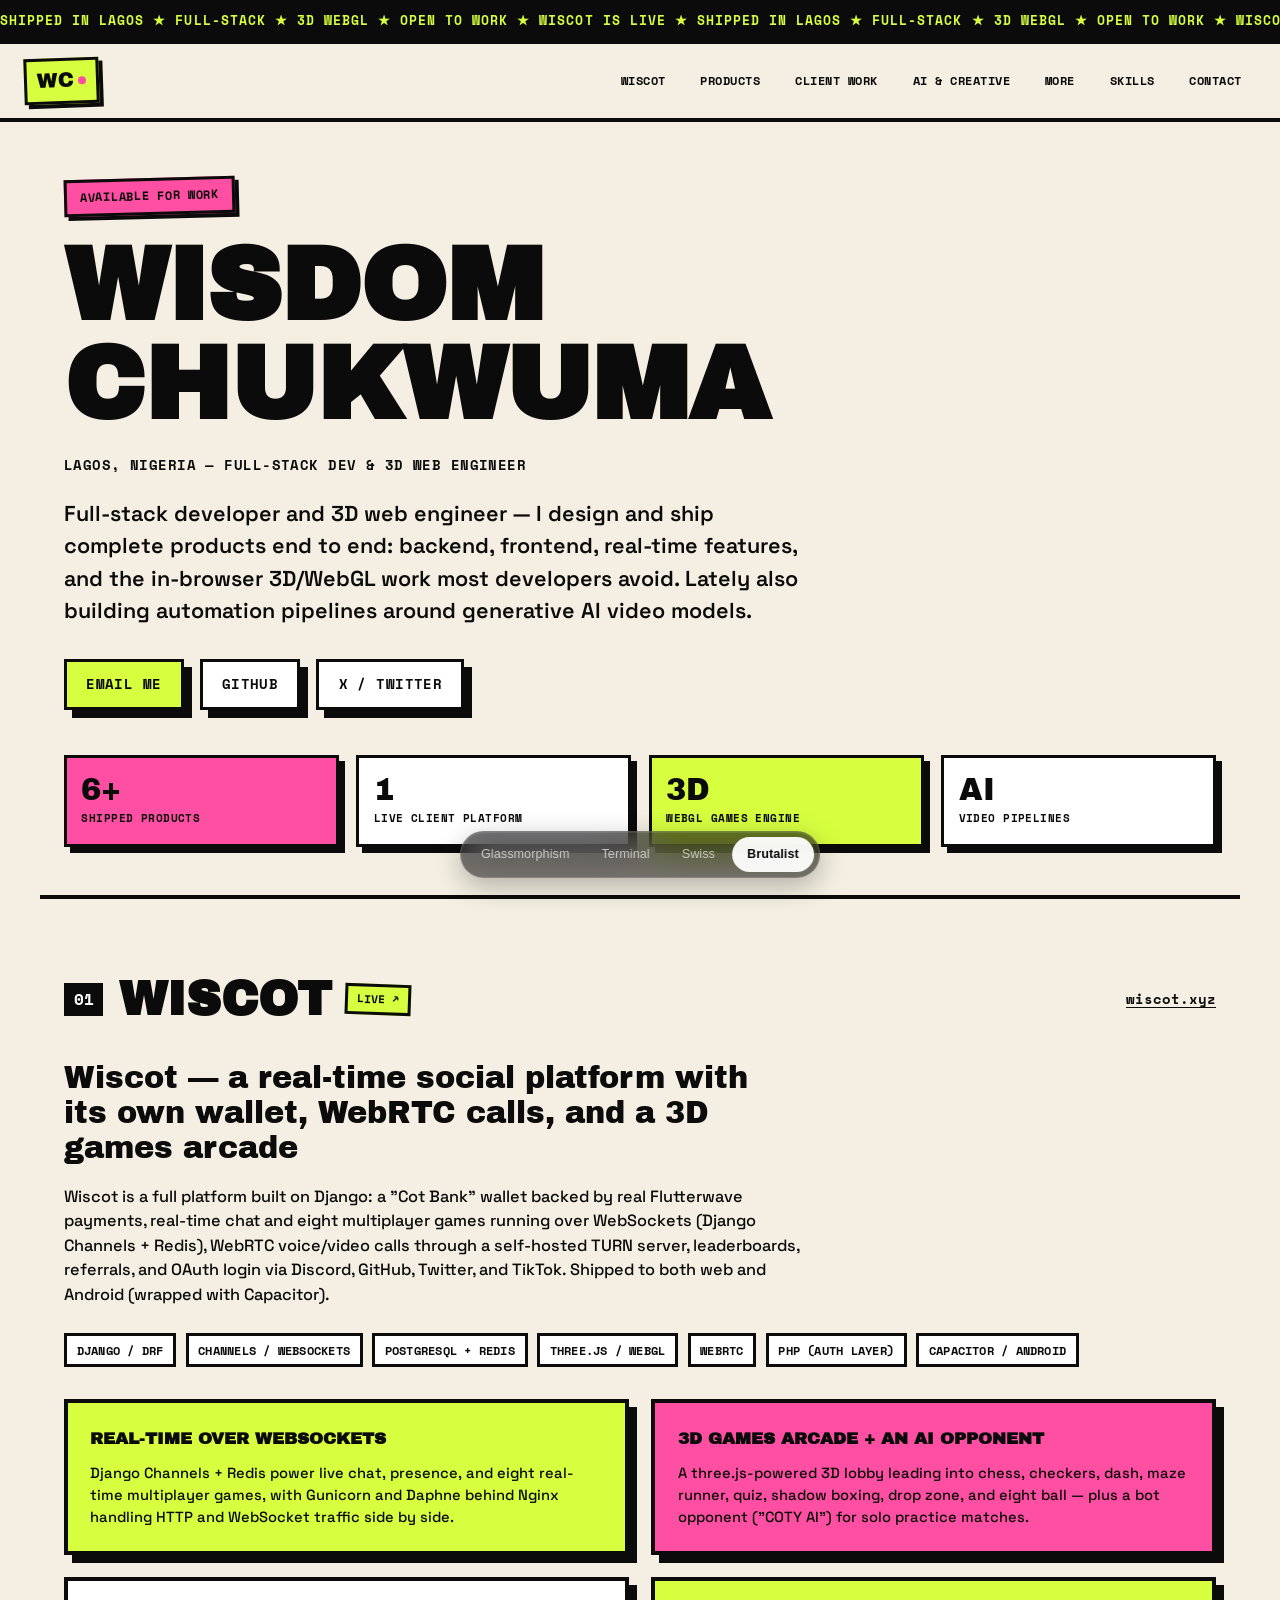
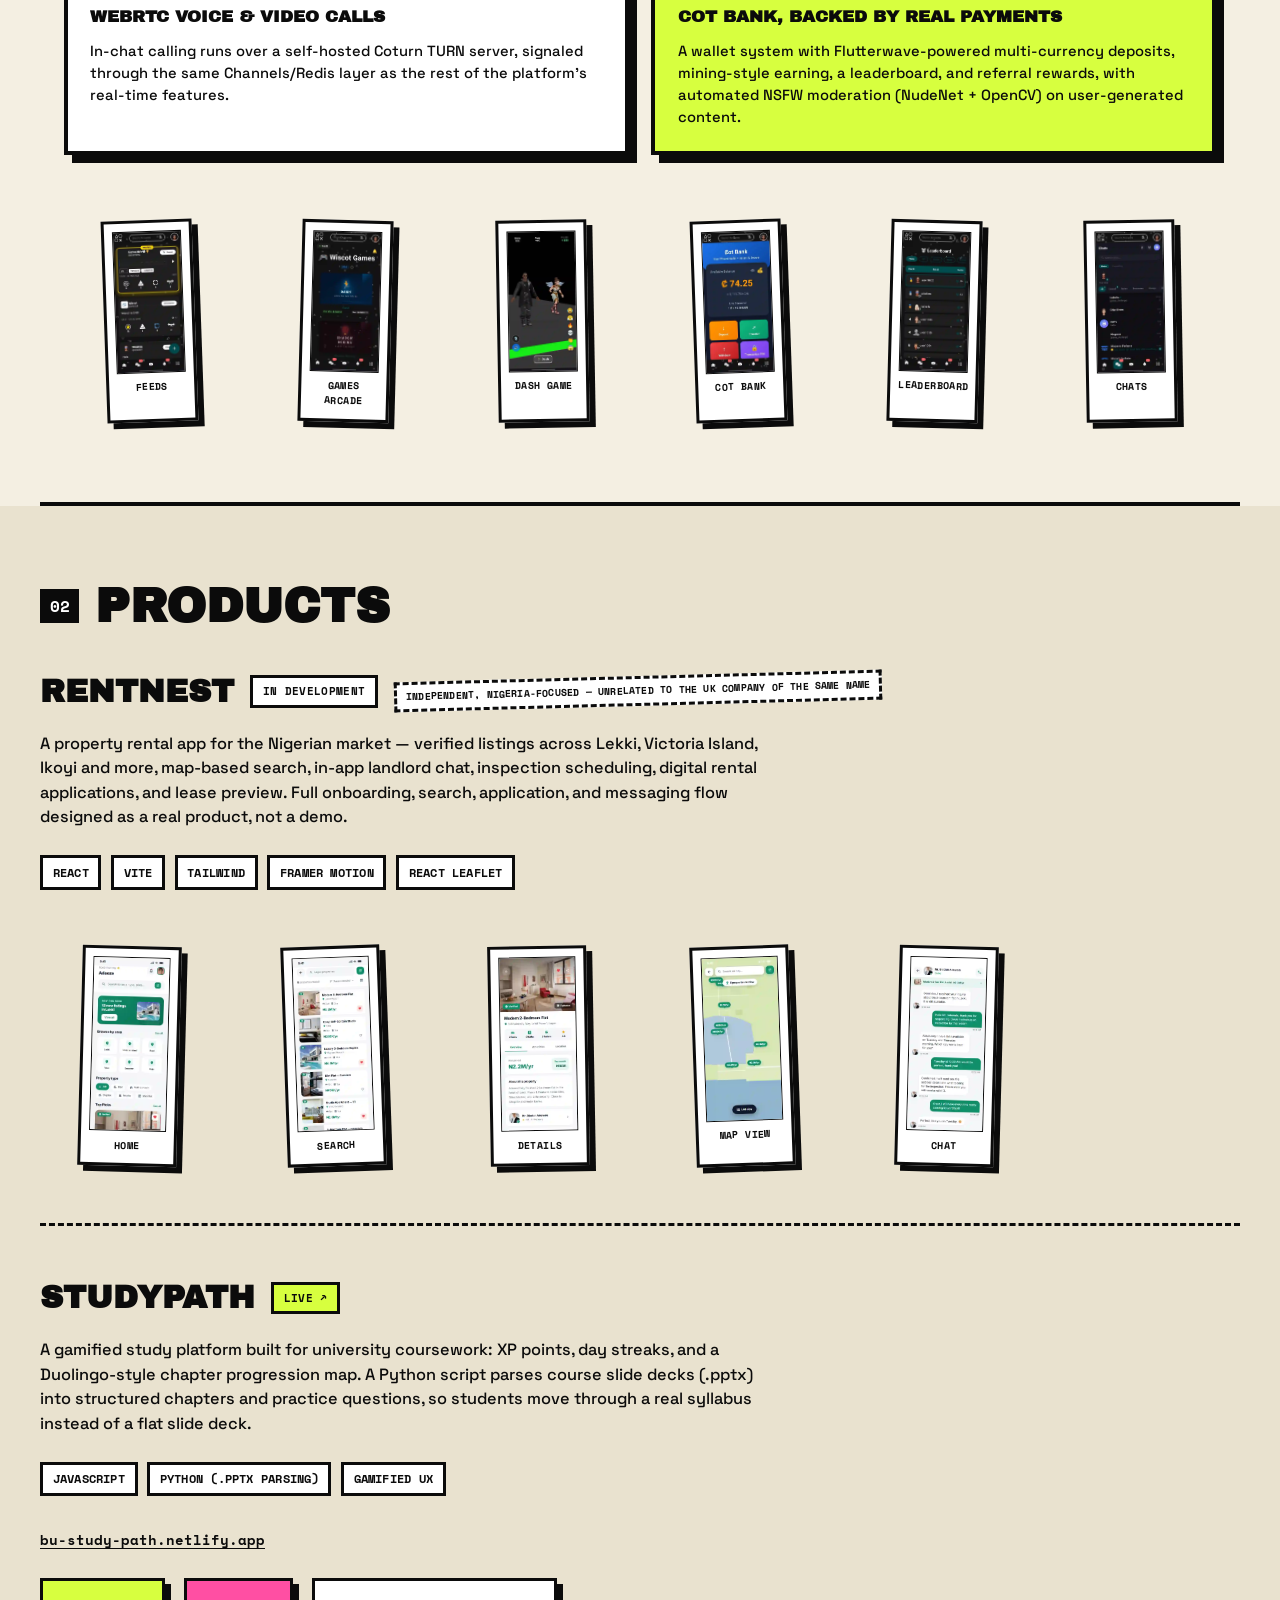
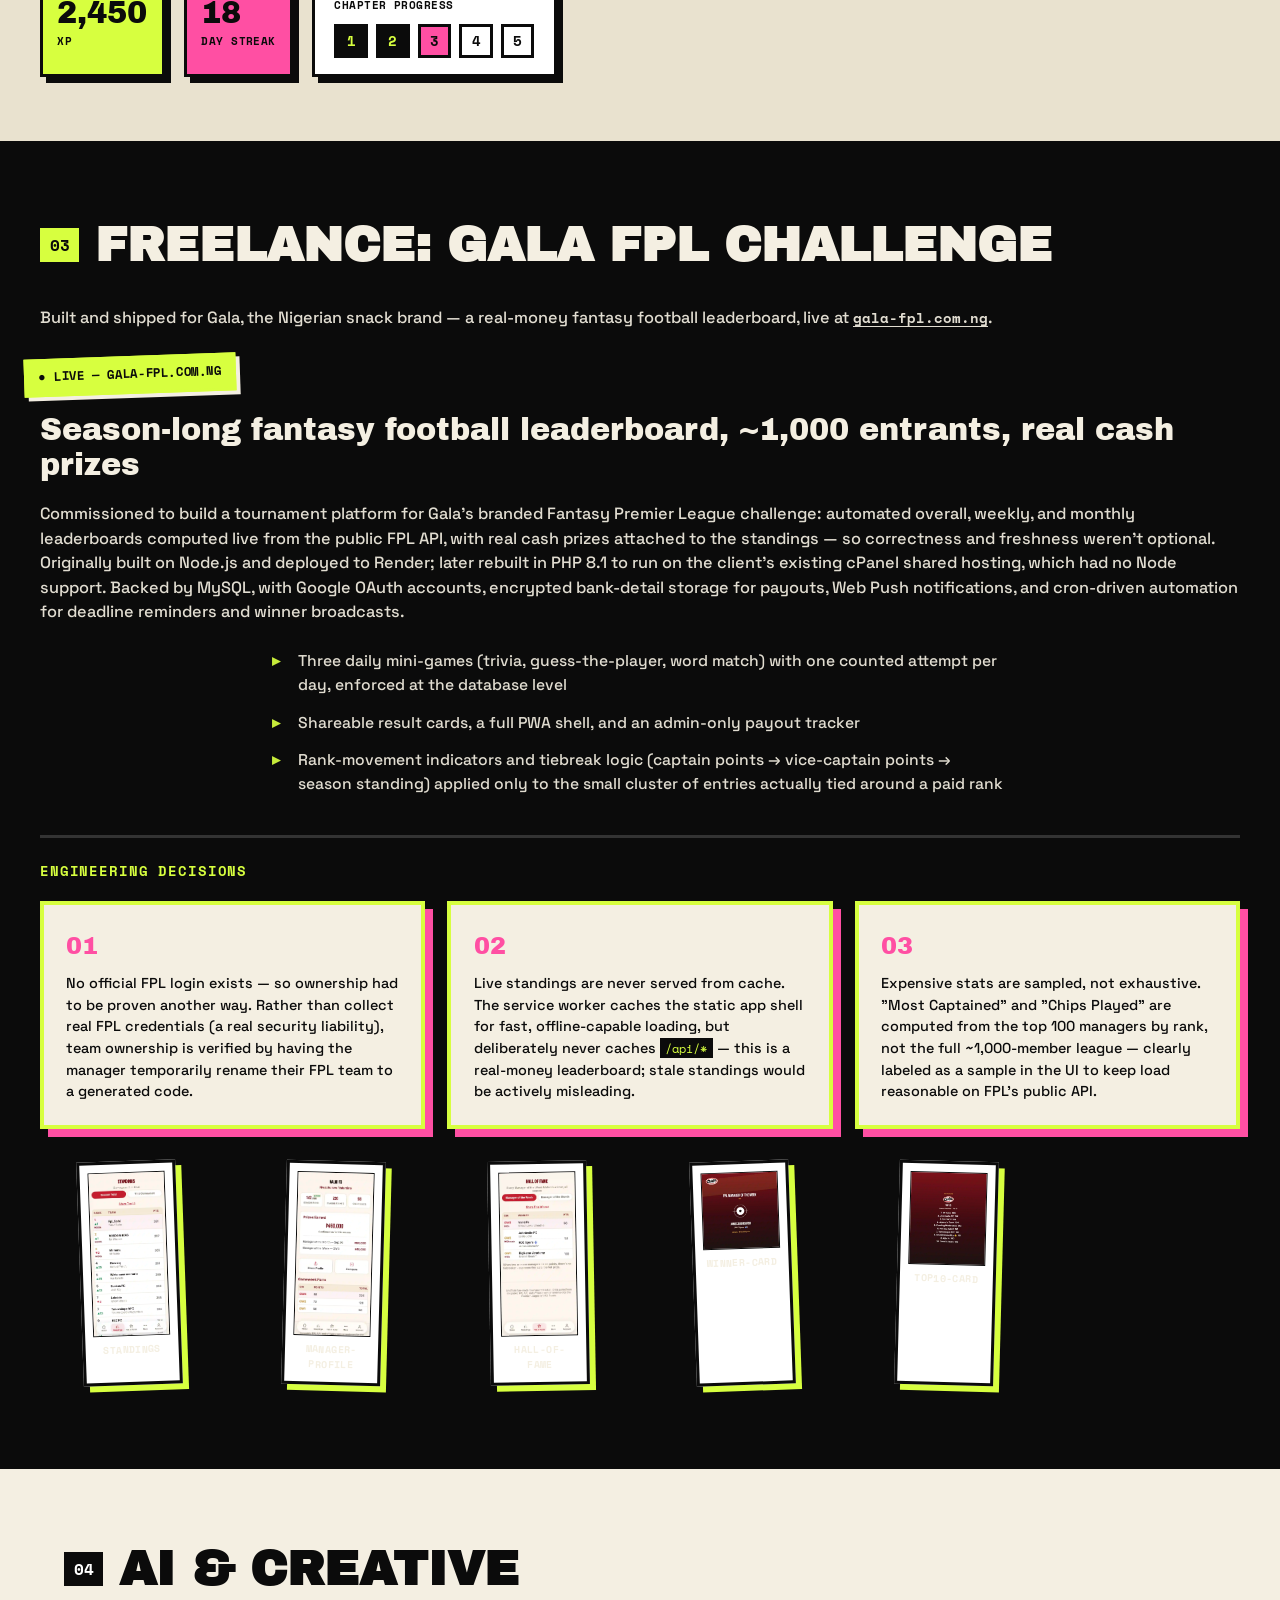
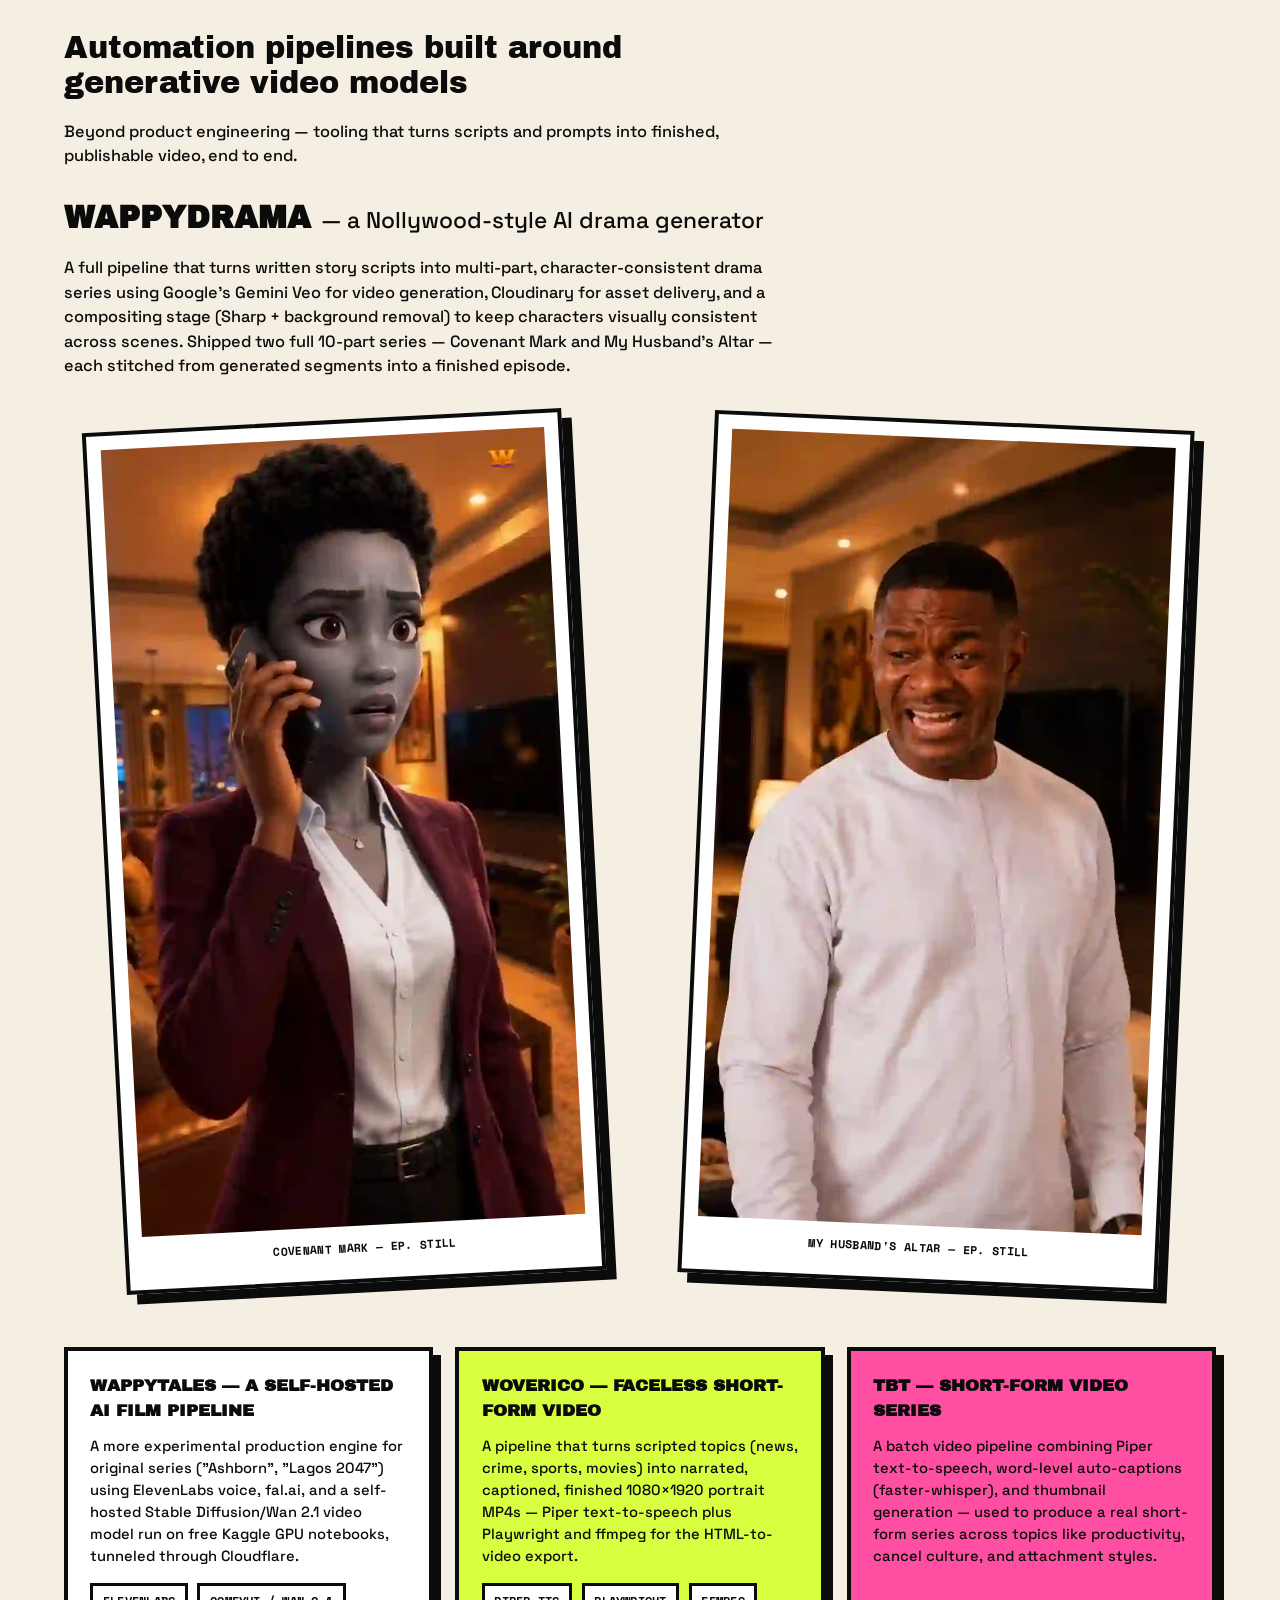
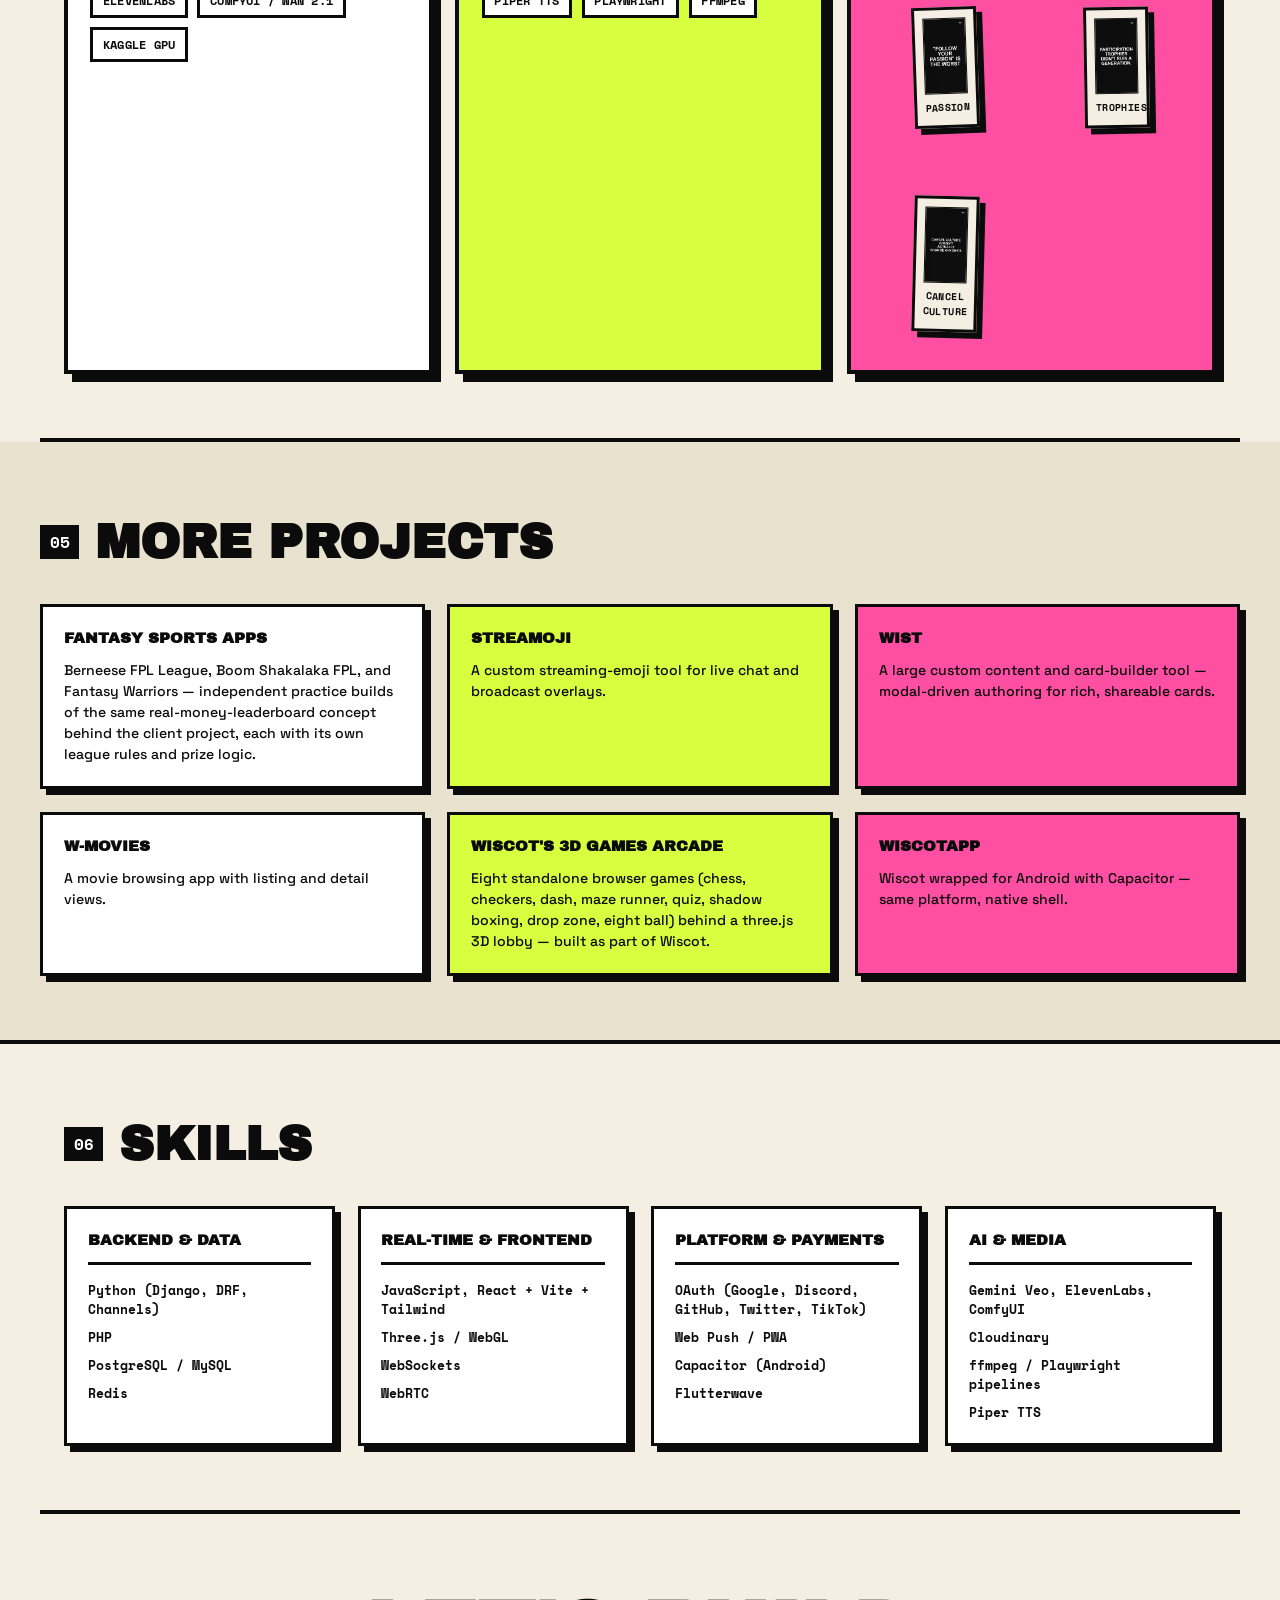
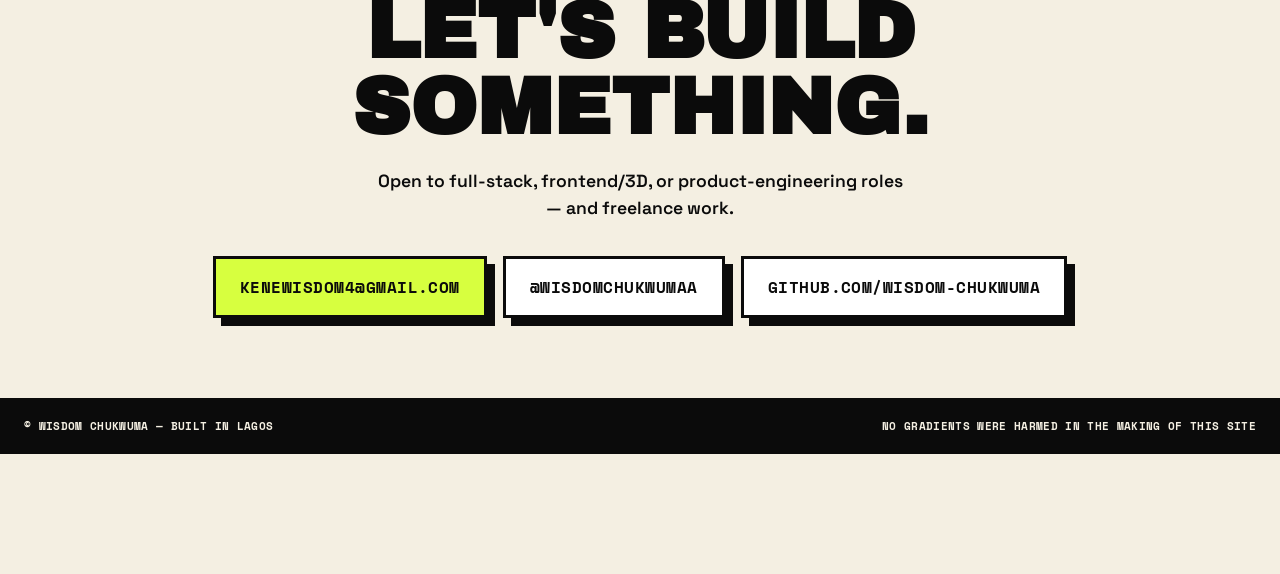
==== commit 70edce21: "Sync terminal/brutalist with corrections; name the default design; interactive cube - Backported Wis" ====
--- a/brutalist.html
+++ b/brutalist.html
@@ -9,6 +9,7 @@
 <link rel="preconnect" href="https://fonts.gstatic.com" crossorigin>
 <link href="https://fonts.googleapis.com/css2?family=Archivo+Black&family=Space+Grotesk:wght@500;600;700&family=Space+Mono:wght@400;700&display=swap" rel="stylesheet">
 <link rel="stylesheet" href="brutalist.css">
+<link rel="stylesheet" href="variant-nav.css">
 </head>
 <body>
 
@@ -79,30 +80,35 @@
       <a class="section-link" href="https://wiscot.xyz" target="_blank" rel="noopener">wiscot.xyz</a>
     </div>
 
-    <p class="lede">Wiscot — a social platform with its own wallet, chat, and 3D games arcade</p>
-    <p class="body-text">Wiscot is a full platform built from scratch: a "Cot Bank" wallet and mining/rewards system, referrals, real-time chat, leaderboards, OAuth login via Discord and GitHub, transactional email, and a PWA shell that installs like a native app. Shipped to both web and Android (wrapped with Capacitor).</p>
+    <p class="lede">Wiscot — a real-time social platform with its own wallet, WebRTC calls, and a 3D games arcade</p>
+    <p class="body-text">Wiscot is a full platform built on Django: a "Cot Bank" wallet backed by real Flutterwave payments, real-time chat and eight multiplayer games running over WebSockets (Django Channels + Redis), WebRTC voice/video calls through a self-hosted TURN server, leaderboards, referrals, and OAuth login via Discord, GitHub, Twitter, and TikTok. Shipped to both web and Android (wrapped with Capacitor).</p>
 
     <div class="tag-list">
-      <span class="tag">Node.js</span>
+      <span class="tag">Django / DRF</span>
+      <span class="tag">Channels / WebSockets</span>
+      <span class="tag">PostgreSQL + Redis</span>
       <span class="tag">Three.js / WebGL</span>
-      <span class="tag">PHP</span>
-      <span class="tag">PWA</span>
-      <span class="tag">Discord &amp; GitHub OAuth</span>
+      <span class="tag">WebRTC</span>
+      <span class="tag">PHP (auth layer)</span>
       <span class="tag">Capacitor / Android</span>
     </div>
 
     <div class="feature-grid">
       <div class="feature-card feature-card--lime">
-        <h3>3D GAMES ARCADE</h3>
-        <p>A three.js-powered 3D lobby leading into eight built-in games — chess, checkers, dash, maze runner, quiz, shadow boxing, drop zone, eight ball.</p>
+        <h3>REAL-TIME OVER WEBSOCKETS</h3>
+        <p>Django Channels + Redis power live chat, presence, and eight real-time multiplayer games, with Gunicorn and Daphne behind Nginx handling HTTP and WebSocket traffic side by side.</p>
       </div>
       <div class="feature-card feature-card--pink">
-        <h3>COT BANK &amp; REWARDS</h3>
-        <p>A wallet system with mining-style earning, a leaderboard, referral rewards, and account comparison — the platform's core engagement loop.</p>
+        <h3>3D GAMES ARCADE + AN AI OPPONENT</h3>
+        <p>A three.js-powered 3D lobby leading into chess, checkers, dash, maze runner, quiz, shadow boxing, drop zone, and eight ball — plus a bot opponent ("COTY AI") for solo practice matches.</p>
       </div>
       <div class="feature-card">
-        <h3>REAL PRODUCT INFRASTRUCTURE</h3>
-        <p>Transactional email (security alerts, payouts, referrals), OTP verification, a service worker for offline/installable use, and its own deploy pipeline.</p>
+        <h3>WEBRTC VOICE &amp; VIDEO CALLS</h3>
+        <p>In-chat calling runs over a self-hosted Coturn TURN server, signaled through the same Channels/Redis layer as the rest of the platform's real-time features.</p>
+      </div>
+      <div class="feature-card feature-card--lime">
+        <h3>COT BANK, BACKED BY REAL PAYMENTS</h3>
+        <p>A wallet system with Flutterwave-powered multi-currency deposits, mining-style earning, a leaderboard, and referral rewards, with automated NSFW moderation (NudeNet + OpenCV) on user-generated content.</p>
       </div>
     </div>
 
@@ -128,6 +134,7 @@
       <div class="product-block__head">
         <h3>RENTNEST</h3>
         <span class="status-chip status-chip--dev">IN DEVELOPMENT</span>
+        <span class="disclaimer-stamp">INDEPENDENT, NIGERIA-FOCUSED — UNRELATED TO THE UK COMPANY OF THE SAME NAME</span>
       </div>
       <p class="body-text">A property rental app for the Nigerian market — verified listings across Lekki, Victoria Island, Ikoyi and more, map-based search, in-app landlord chat, inspection scheduling, digital rental applications, and lease preview. Full onboarding, search, application, and messaging flow designed as a real product, not a demo.</p>
       <div class="tag-list">
@@ -152,10 +159,10 @@
         <h3>STUDYPATH</h3>
         <span class="status-chip status-chip--live">LIVE ↗</span>
       </div>
-      <p class="body-text">A gamified study platform built for university coursework: XP points, day streaks, and a Duolingo-style chapter progression map. Course material is processed through a data-extraction pipeline into structured chapters and practice questions, so students move through a real syllabus instead of a flat PDF.</p>
+      <p class="body-text">A gamified study platform built for university coursework: XP points, day streaks, and a Duolingo-style chapter progression map. A Python script parses course slide decks (.pptx) into structured chapters and practice questions, so students move through a real syllabus instead of a flat slide deck.</p>
       <div class="tag-list">
         <span class="tag">JavaScript</span>
-        <span class="tag">Data extraction pipeline</span>
+        <span class="tag">Python (.pptx parsing)</span>
         <span class="tag">Gamified UX</span>
       </div>
       <a class="section-link" href="https://bu-study-path.netlify.app" target="_blank" rel="noopener">bu-study-path.netlify.app</a>
@@ -187,12 +194,13 @@
   <section id="client-work" class="section section--dark">
     <div class="section-head">
       <span class="section-num">03</span>
-      <h2 class="section-title">CLIENT WORK</h2>
-      <span class="nda-stamp">CLIENT: REDACTED — NDA</span>
-    </div>
-
+      <h2 class="section-title">FREELANCE: GALA FPL CHALLENGE</h2>
+    </div>
+    <p class="body-text body-text--light">Built and shipped for Gala, the Nigerian snack brand — a real-money fantasy football leaderboard, live at <a class="section-link" href="https://gala-fpl.com.ng" target="_blank" rel="noopener">gala-fpl.com.ng</a>.</p>
+
+    <a class="live-stamp" href="https://gala-fpl.com.ng" target="_blank" rel="noopener">● LIVE — GALA-FPL.COM.NG</a>
     <p class="lede lede--light">Season-long fantasy football leaderboard, ~1,000 entrants, real cash prizes</p>
-    <p class="body-text body-text--light">Commissioned to build a tournament platform for a branded Fantasy Premier League challenge: automated overall, weekly, and monthly leaderboards computed live from the public FPL API, with real cash prizes attached to the standings — so correctness and freshness weren't optional. Originally built on Node.js and deployed to Render; later rebuilt in PHP 8.1 to run on the client's existing cPanel shared hosting, which had no Node support. Backed by MySQL, with Google OAuth accounts, encrypted bank-detail storage for payouts, Web Push notifications, and cron-driven automation for deadline reminders and winner broadcasts.</p>
+    <p class="body-text body-text--light">Commissioned to build a tournament platform for Gala's branded Fantasy Premier League challenge: automated overall, weekly, and monthly leaderboards computed live from the public FPL API, with real cash prizes attached to the standings — so correctness and freshness weren't optional. Originally built on Node.js and deployed to Render; later rebuilt in PHP 8.1 to run on the client's existing cPanel shared hosting, which had no Node support. Backed by MySQL, with Google OAuth accounts, encrypted bank-detail storage for payouts, Web Push notifications, and cron-driven automation for deadline reminders and winner broadcasts.</p>
 
     <ul class="bullet-list bullet-list--light">
       <li>Three daily mini-games (trivia, guess-the-player, word match) with one counted attempt per day, enforced at the database level</li>
@@ -214,6 +222,14 @@
         <span class="decision-card__num">03</span>
         <p>Expensive stats are sampled, not exhaustive. "Most Captained" and "Chips Played" are computed from the top 100 managers by rank, not the full ~1,000-member league — clearly labeled as a sample in the UI to keep load reasonable on FPL's public API.</p>
       </div>
+    </div>
+
+    <div class="photo-strip photo-strip--dark">
+      <figure class="photo photo--r1"><img src="assets/images/gala/standings.webp" alt="Gala FPL Challenge standings page" loading="lazy"><figcaption>STANDINGS</figcaption></figure>
+      <figure class="photo photo--r2"><img src="assets/images/gala/manager-profile.webp" alt="Gala FPL Challenge manager profile page" loading="lazy"><figcaption>MANAGER-PROFILE</figcaption></figure>
+      <figure class="photo photo--r3"><img src="assets/images/gala/hall-of-fame.webp" alt="Gala FPL Challenge hall of fame page" loading="lazy"><figcaption>HALL-OF-FAME</figcaption></figure>
+      <figure class="photo photo--r1"><img src="assets/images/gala/sharecard-winner.webp" alt="Gala FPL Challenge weekly winner share card" loading="lazy"><figcaption>WINNER-CARD</figcaption></figure>
+      <figure class="photo photo--r2"><img src="assets/images/gala/sharecard-top10.webp" alt="Gala FPL Challenge top 10 share card" loading="lazy"><figcaption>TOP10-CARD</figcaption></figure>
     </div>
   </section>
 
@@ -242,23 +258,33 @@
       </div>
     </div>
 
-    <!-- Woverico + TBT -->
-    <div class="ai-two-col">
+    <!-- WappyTales + Woverico + TBT -->
+    <div class="ai-three-col">
+      <div class="feature-card">
+        <h3>WAPPYTALES — A SELF-HOSTED AI FILM PIPELINE</h3>
+        <p>A more experimental production engine for original series ("Ashborn", "Lagos 2047") using ElevenLabs voice, fal.ai, and a self-hosted Stable Diffusion/Wan 2.1 video model run on free Kaggle GPU notebooks, tunneled through Cloudflare.</p>
+        <div class="tag-list">
+          <span class="tag">ElevenLabs</span>
+          <span class="tag">ComfyUI / Wan 2.1</span>
+          <span class="tag">Kaggle GPU</span>
+        </div>
+      </div>
       <div class="feature-card feature-card--lime">
-        <h3>WOVERICO</h3>
-        <p>An export pipeline that turns HTML/CSS motion graphics into finished 1080×1920 portrait MP4s, ready for TikTok, Reels, Shorts, and Snapchat — driven by Playwright and ffmpeg.</p>
+        <h3>WOVERICO — FACELESS SHORT-FORM VIDEO</h3>
+        <p>A pipeline that turns scripted topics (news, crime, sports, movies) into narrated, captioned, finished 1080×1920 portrait MP4s — Piper text-to-speech plus Playwright and ffmpeg for the HTML-to-video export.</p>
         <div class="tag-list">
+          <span class="tag">Piper TTS</span>
           <span class="tag">Playwright</span>
           <span class="tag">ffmpeg</span>
         </div>
       </div>
       <div class="feature-card feature-card--pink">
-        <h3>TBT</h3>
-        <p>A batch video pipeline combining Piper text-to-speech, auto-generated captions, and thumbnail generation — used to produce a real short-form series across topics like productivity, cancel culture, and attachment styles.</p>
+        <h3>TBT — SHORT-FORM VIDEO SERIES</h3>
+        <p>A batch video pipeline combining Piper text-to-speech, word-level auto-captions (faster-whisper), and thumbnail generation — used to produce a real short-form series across topics like productivity, cancel culture, and attachment styles.</p>
         <div class="photo-strip photo-strip--wide">
-          <figure class="photo photo--r1"><img src="assets/images/tbt/ep1-passion.webp" alt="TBT episode — passion" loading="lazy"><figcaption>EP1 — PASSION</figcaption></figure>
-          <figure class="photo photo--r3"><img src="assets/images/tbt/ep2-trophies.webp" alt="TBT episode — trophies" loading="lazy"><figcaption>EP2 — TROPHIES</figcaption></figure>
-          <figure class="photo photo--r2"><img src="assets/images/tbt/ep6-attachment.webp" alt="TBT episode — attachment styles" loading="lazy"><figcaption>EP6 — ATTACHMENT</figcaption></figure>
+          <figure class="photo photo--r1"><img src="assets/images/tbt/ep1-passion.webp" alt="TBT episode thumbnail — passion" loading="lazy"><figcaption>PASSION</figcaption></figure>
+          <figure class="photo photo--r3"><img src="assets/images/tbt/ep2-trophies.webp" alt="TBT episode thumbnail — trophies" loading="lazy"><figcaption>TROPHIES</figcaption></figure>
+          <figure class="photo photo--r2"><img src="assets/images/tbt/ep3-cancel-culture.webp" alt="TBT episode thumbnail — cancel culture" loading="lazy"><figcaption>CANCEL CULTURE</figcaption></figure>
         </div>
       </div>
     </div>
@@ -306,39 +332,39 @@
     </div>
     <div class="skills-grid">
       <div class="skill-col">
-        <h3>FRONTEND</h3>
+        <h3>BACKEND &amp; DATA</h3>
         <ul>
-          <li>JavaScript / Node.js</li>
-          <li>React + Vite</li>
-          <li>Tailwind CSS</li>
+          <li>Python (Django, DRF, Channels)</li>
+          <li>PHP</li>
+          <li>PostgreSQL / MySQL</li>
+          <li>Redis</li>
+        </ul>
+      </div>
+      <div class="skill-col">
+        <h3>REAL-TIME &amp; FRONTEND</h3>
+        <ul>
+          <li>JavaScript, React + Vite + Tailwind</li>
           <li>Three.js / WebGL</li>
+          <li>WebSockets</li>
+          <li>WebRTC</li>
         </ul>
       </div>
       <div class="skill-col">
-        <h3>BACKEND</h3>
+        <h3>PLATFORM &amp; PAYMENTS</h3>
         <ul>
-          <li>PHP 8</li>
-          <li>MySQL</li>
-          <li>REST API design</li>
-          <li>Cron automation</li>
-        </ul>
-      </div>
-      <div class="skill-col">
-        <h3>PLATFORM</h3>
-        <ul>
-          <li>OAuth (Google, Discord, GitHub)</li>
+          <li>OAuth (Google, Discord, GitHub, Twitter, TikTok)</li>
           <li>Web Push / PWA</li>
           <li>Capacitor (Android)</li>
-          <li>Payments (Paystack)</li>
+          <li>Flutterwave</li>
         </ul>
       </div>
       <div class="skill-col">
         <h3>AI &amp; MEDIA</h3>
         <ul>
-          <li>Google Gemini Veo</li>
+          <li>Gemini Veo, ElevenLabs, ComfyUI</li>
           <li>Cloudinary</li>
           <li>ffmpeg / Playwright pipelines</li>
-          <li>Python</li>
+          <li>Piper TTS</li>
         </ul>
       </div>
     </div>
@@ -362,5 +388,13 @@
 </footer>
 
 <script src="brutalist.js"></script>
+
+<nav class="variant-switch" aria-label="Design variants">
+  <a href="index.html">Glassmorphism</a>
+  <a href="terminal.html">Terminal</a>
+  <a href="swiss.html">Swiss</a>
+  <a href="brutalist.html">Brutalist</a>
+</nav>
+<script src="variant-nav.js"></script>
 </body>
 </html>
--- a/brutalist.css
+++ b/brutalist.css
@@ -332,7 +332,7 @@
 /* ---------- FEATURE CARDS ---------- */
 .feature-grid {
   display: grid;
-  grid-template-columns: repeat(3, 1fr);
+  grid-template-columns: repeat(2, 1fr);
   gap: 1.4rem;
   margin-bottom: 2.6rem;
 }
@@ -363,6 +363,9 @@
 }
 .photo-strip--phones { grid-template-columns: repeat(auto-fill, minmax(150px, 1fr)); }
 .photo-strip--wide { margin-top: 1.2rem; grid-template-columns: repeat(auto-fill, minmax(110px, 1fr)); }
+.photo-strip--dark { margin-top: 0.5rem; }
+.photo-strip--dark .photo { box-shadow: 6px 6px 0 var(--lime); }
+.photo-strip--dark .photo:hover { box-shadow: 9px 9px 0 var(--lime); }
 
 .photo {
   background: var(--white);
@@ -415,6 +418,19 @@
 .status-chip--dev { background: var(--white); }
 .status-chip--live { background: var(--lime); }
 
+.disclaimer-stamp {
+  font-family: var(--font-mono);
+  font-weight: 700;
+  font-size: 0.62rem;
+  letter-spacing: 0.02em;
+  color: var(--black);
+  background: var(--white);
+  border: var(--border-thin) dashed var(--black);
+  padding: 0.3rem 0.55rem;
+  transform: rotate(-1.5deg);
+  text-transform: uppercase;
+}
+
 .studypath-stats {
   display: flex;
   gap: 1.2rem;
@@ -464,17 +480,22 @@
 .section--dark .section-num { background: var(--lime); color: var(--black); }
 .section--dark .section-title { color: var(--paper); }
 
-.nda-stamp {
+.live-stamp {
+  display: inline-block;
   font-family: var(--font-mono);
   font-weight: 700;
   font-size: 0.78rem;
   letter-spacing: 0.05em;
-  color: var(--pink);
-  border: var(--border-thin) solid var(--pink);
+  text-decoration: none;
+  color: var(--black);
+  background: var(--lime);
+  border: var(--border-thin) solid var(--lime);
   padding: 0.4rem 0.7rem;
-  transform: rotate(-4deg);
-  margin-left: auto;
-}
+  margin-bottom: 1.2rem;
+  transform: rotate(-2deg);
+  box-shadow: 4px 4px 0 var(--paper);
+}
+.live-stamp:hover { transform: rotate(0deg) translate(-2px, -2px); }
 
 .bullet-list {
   list-style: none;
@@ -577,14 +598,15 @@
 .polaroid--right { transform: rotate(2.5deg); }
 .polaroid:hover { transform: rotate(0deg) scale(1.02); }
 
-.ai-two-col {
+.ai-three-col {
   display: grid;
-  grid-template-columns: 1fr 1fr;
+  grid-template-columns: repeat(3, 1fr);
   gap: 1.4rem;
 }
-.ai-two-col .feature-card .tag-list { margin-top: 1rem; margin-bottom: 0; }
-.ai-two-col .photo-strip { margin-top: 1rem; }
-.ai-two-col .photo { background: var(--paper); }
+.ai-three-col .feature-card { display: flex; flex-direction: column; }
+.ai-three-col .feature-card .tag-list { margin-top: 1rem; margin-bottom: 0; }
+.ai-three-col .photo-strip { margin-top: 1rem; }
+.ai-three-col .photo { background: var(--paper); }
 
 /* ---------- MORE PROJECTS ---------- */
 .more-grid {
@@ -682,7 +704,7 @@
   .decision-grid { grid-template-columns: 1fr; }
   .more-grid { grid-template-columns: repeat(2, 1fr); }
   .skills-grid { grid-template-columns: repeat(2, 1fr); }
-  .ai-two-col { grid-template-columns: 1fr; }
+  .ai-three-col { grid-template-columns: 1fr; }
   .stat-row { grid-template-columns: repeat(2, 1fr); }
 }
 
@@ -716,14 +738,13 @@
   .polaroid-row { grid-template-columns: 1fr; }
   .stat-row { grid-template-columns: repeat(2, 1fr); }
   .section-link { margin-left: 0; }
-  .nda-stamp { margin-left: 0; }
 
   /* Tone down rotation at narrow widths to avoid horizontal overflow */
   .photo--r1, .photo--r2, .photo--r3 { transform: rotate(0deg); }
   .polaroid--left, .polaroid--right { transform: rotate(0deg); }
   .hero__badge { transform: rotate(0deg); }
   .logo-mark { transform: rotate(0deg); }
-  .nda-stamp { transform: rotate(0deg); }
+  .live-stamp, .disclaimer-stamp { transform: rotate(0deg); }
   .tag-live { transform: rotate(0deg); }
 }
 
--- a/variant-nav.css
+++ b/variant-nav.css
@@ -0,0 +1,52 @@
+/* Shared floating variant switcher — deliberately neutral, sits outside
+   each page's own design system so it reads consistently on every variant. */
+body { padding-bottom: 120px; }
+
+.variant-switch {
+  position: fixed;
+  bottom: 22px;
+  left: 50%;
+  transform: translateX(-50%);
+  z-index: 10000;
+  display: flex;
+  gap: 2px;
+  padding: 5px;
+  border-radius: 999px;
+  background: rgba(18, 18, 22, 0.55);
+  backdrop-filter: blur(18px) saturate(180%);
+  -webkit-backdrop-filter: blur(18px) saturate(180%);
+  border: 1px solid rgba(255, 255, 255, 0.14);
+  box-shadow: 0 8px 28px rgba(0, 0, 0, 0.28), inset 0 1px 0 rgba(255, 255, 255, 0.1);
+  max-width: calc(100vw - 24px);
+  overflow-x: auto;
+  scrollbar-width: none;
+}
+.variant-switch::-webkit-scrollbar { display: none; }
+
+.variant-switch a {
+  flex: 0 0 auto;
+  padding: 8px 15px;
+  border-radius: 999px;
+  font-family: -apple-system, BlinkMacSystemFont, "Segoe UI", sans-serif;
+  font-size: 12.5px;
+  font-weight: 500;
+  letter-spacing: 0.01em;
+  color: rgba(255, 255, 255, 0.68);
+  text-decoration: none;
+  white-space: nowrap;
+  transition: background 0.2s ease, color 0.2s ease;
+}
+.variant-switch a:hover {
+  background: rgba(255, 255, 255, 0.1);
+  color: rgba(255, 255, 255, 0.95);
+}
+.variant-switch a.is-active {
+  background: rgba(255, 255, 255, 0.94);
+  color: #0a0a0c;
+  font-weight: 600;
+}
+
+@media (max-width: 480px) {
+  .variant-switch { bottom: 14px; padding: 4px; }
+  .variant-switch a { padding: 7px 12px; font-size: 11.5px; }
+}
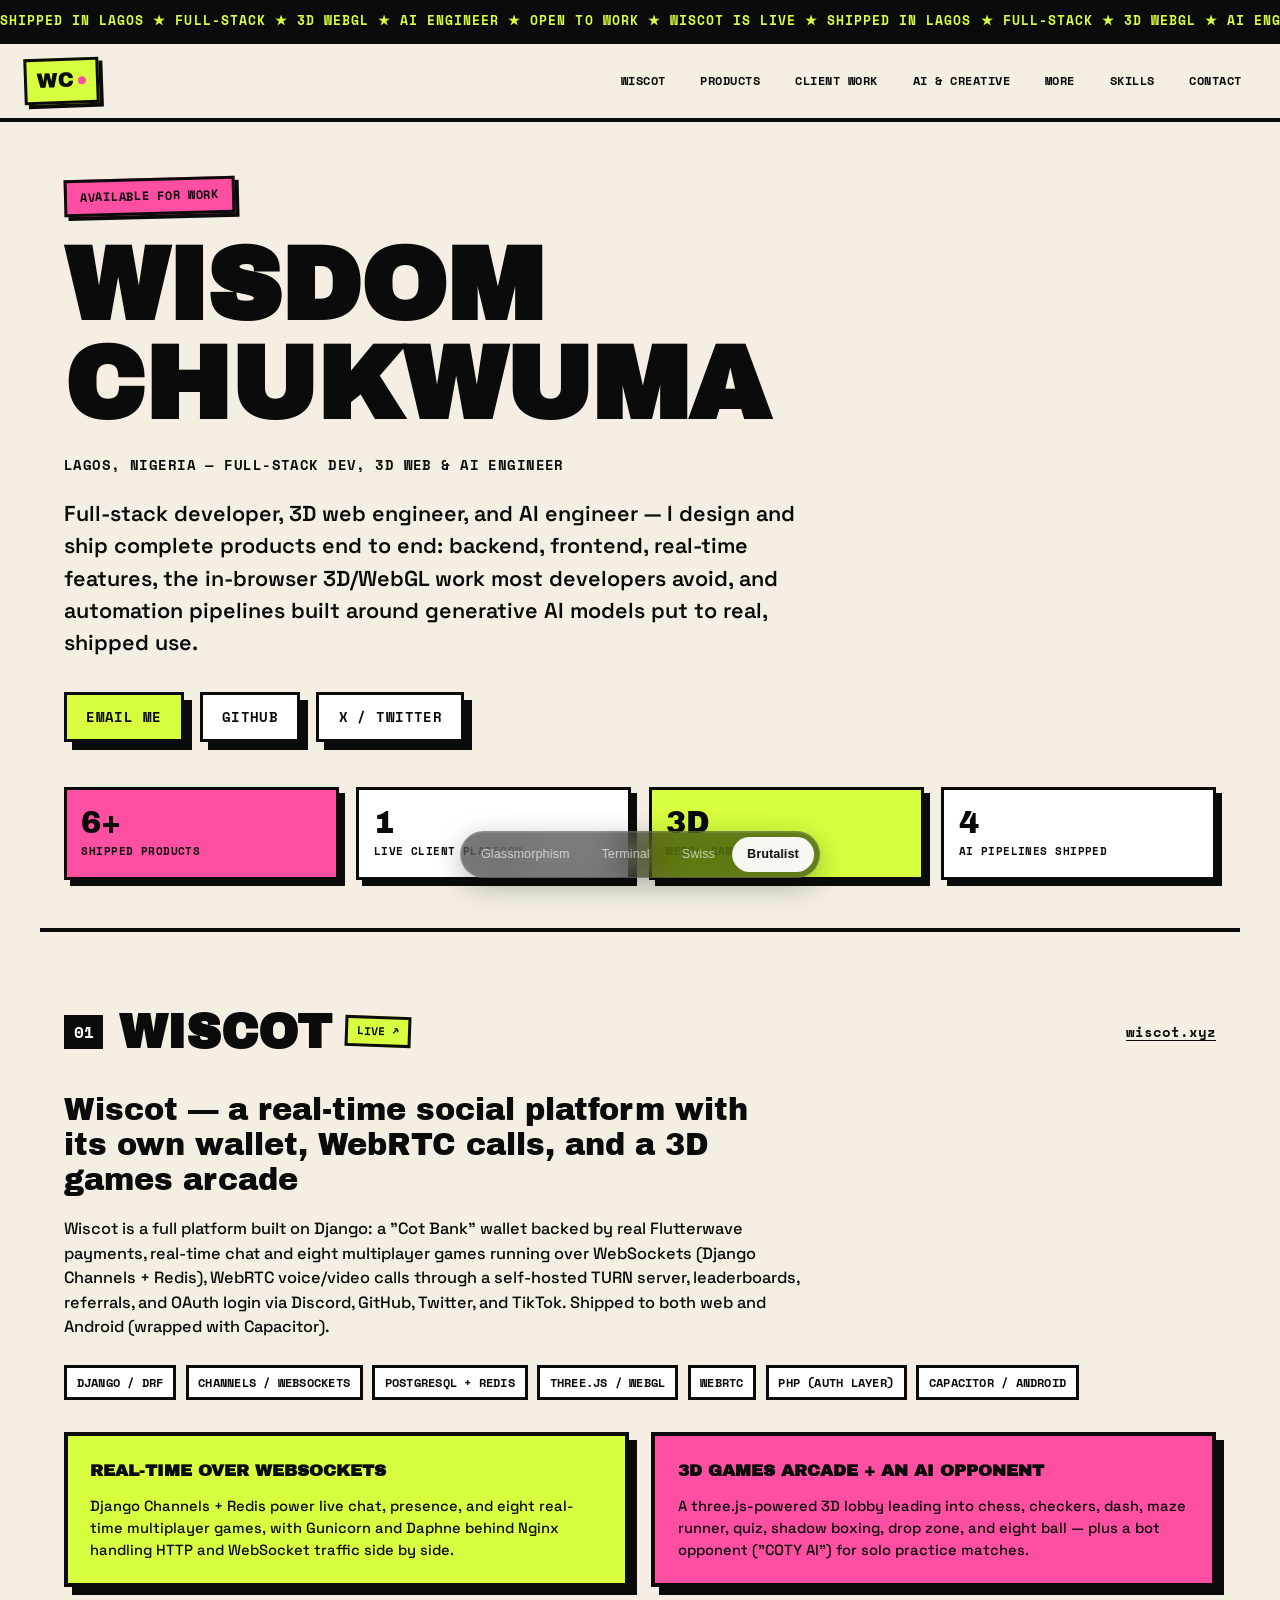
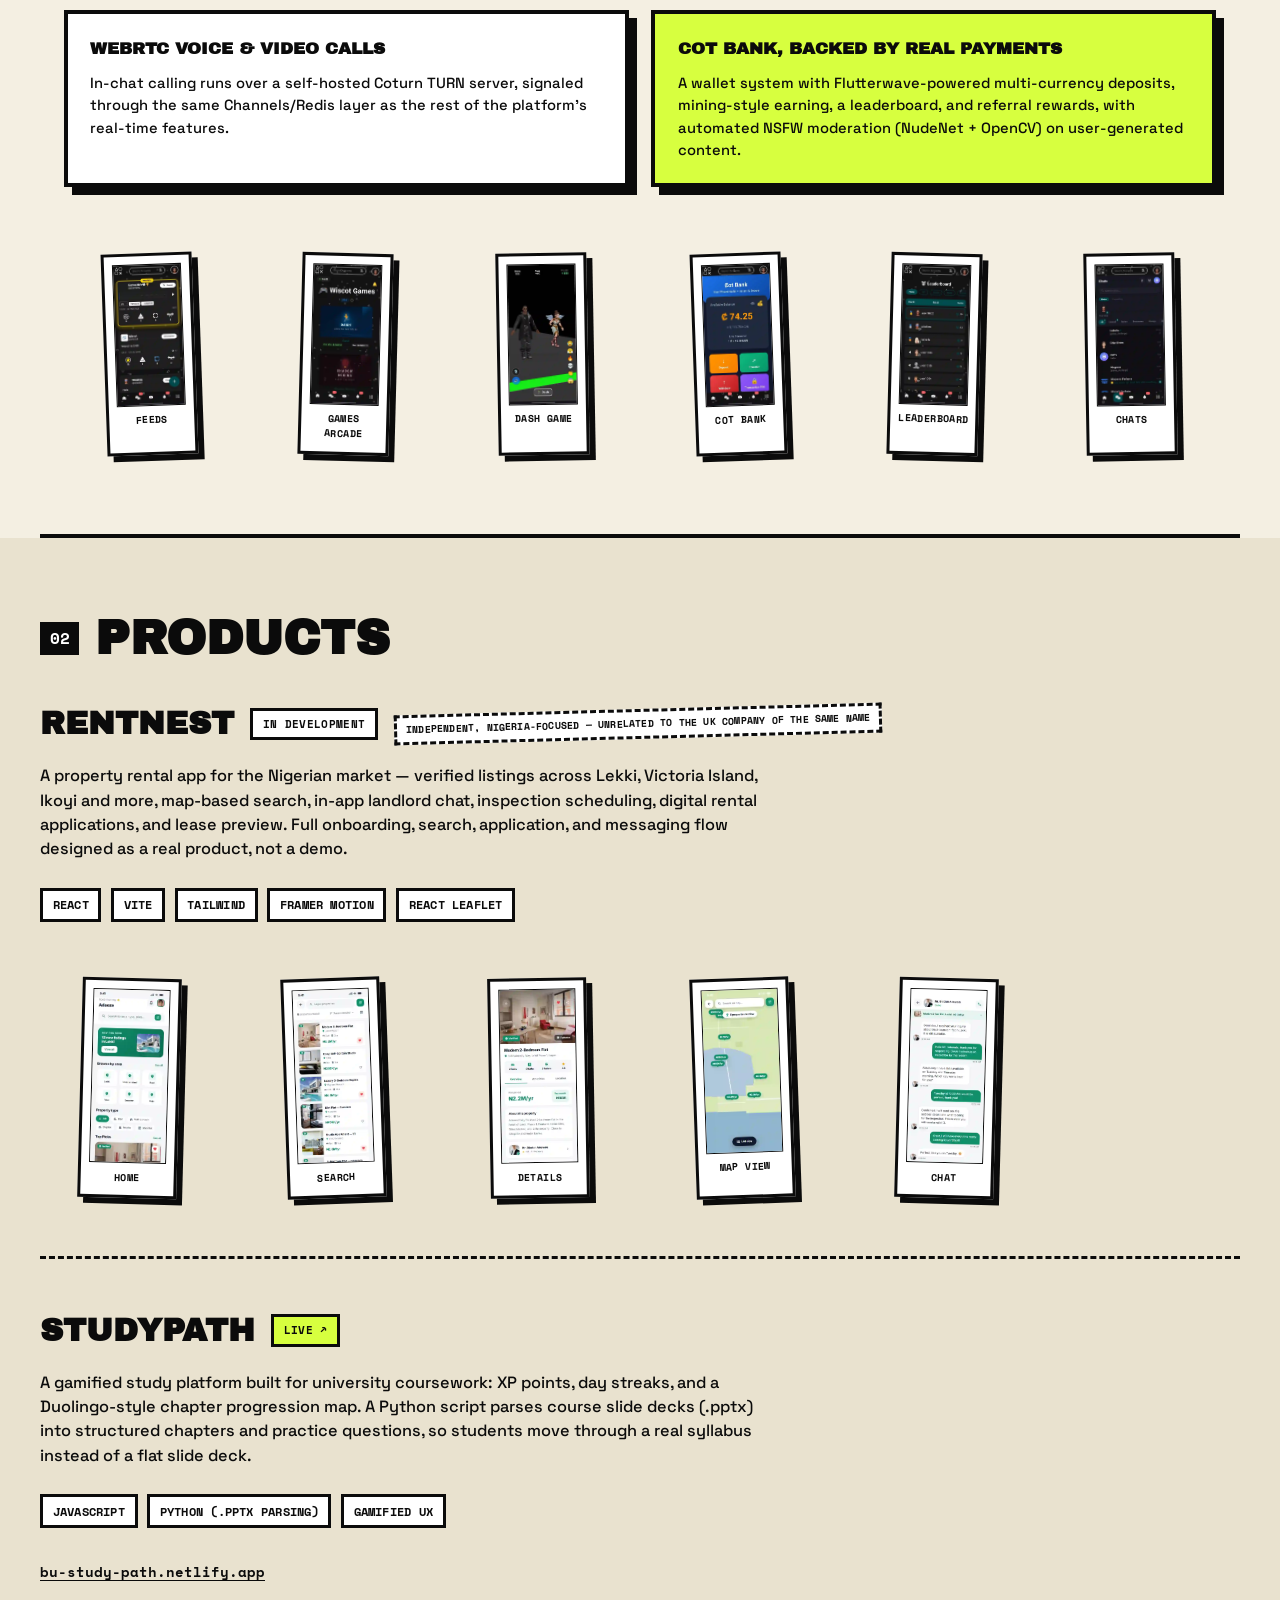
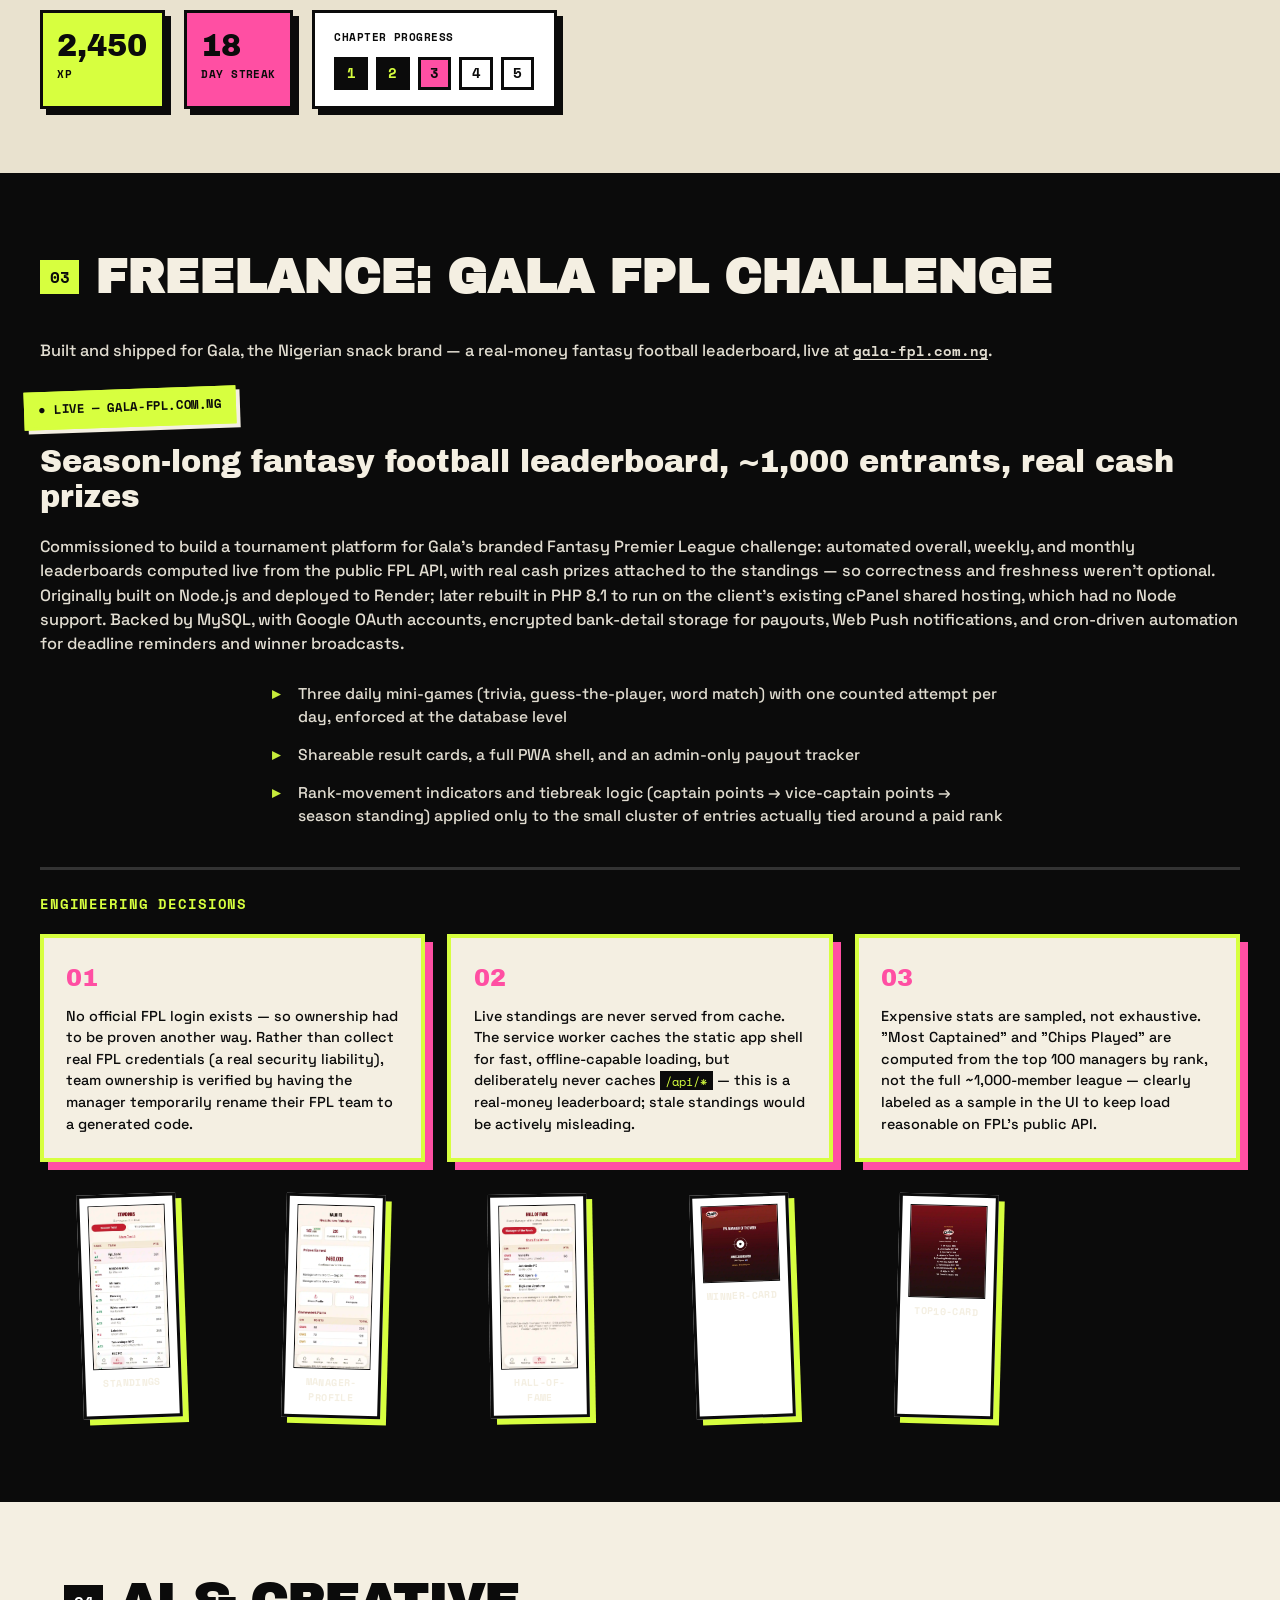
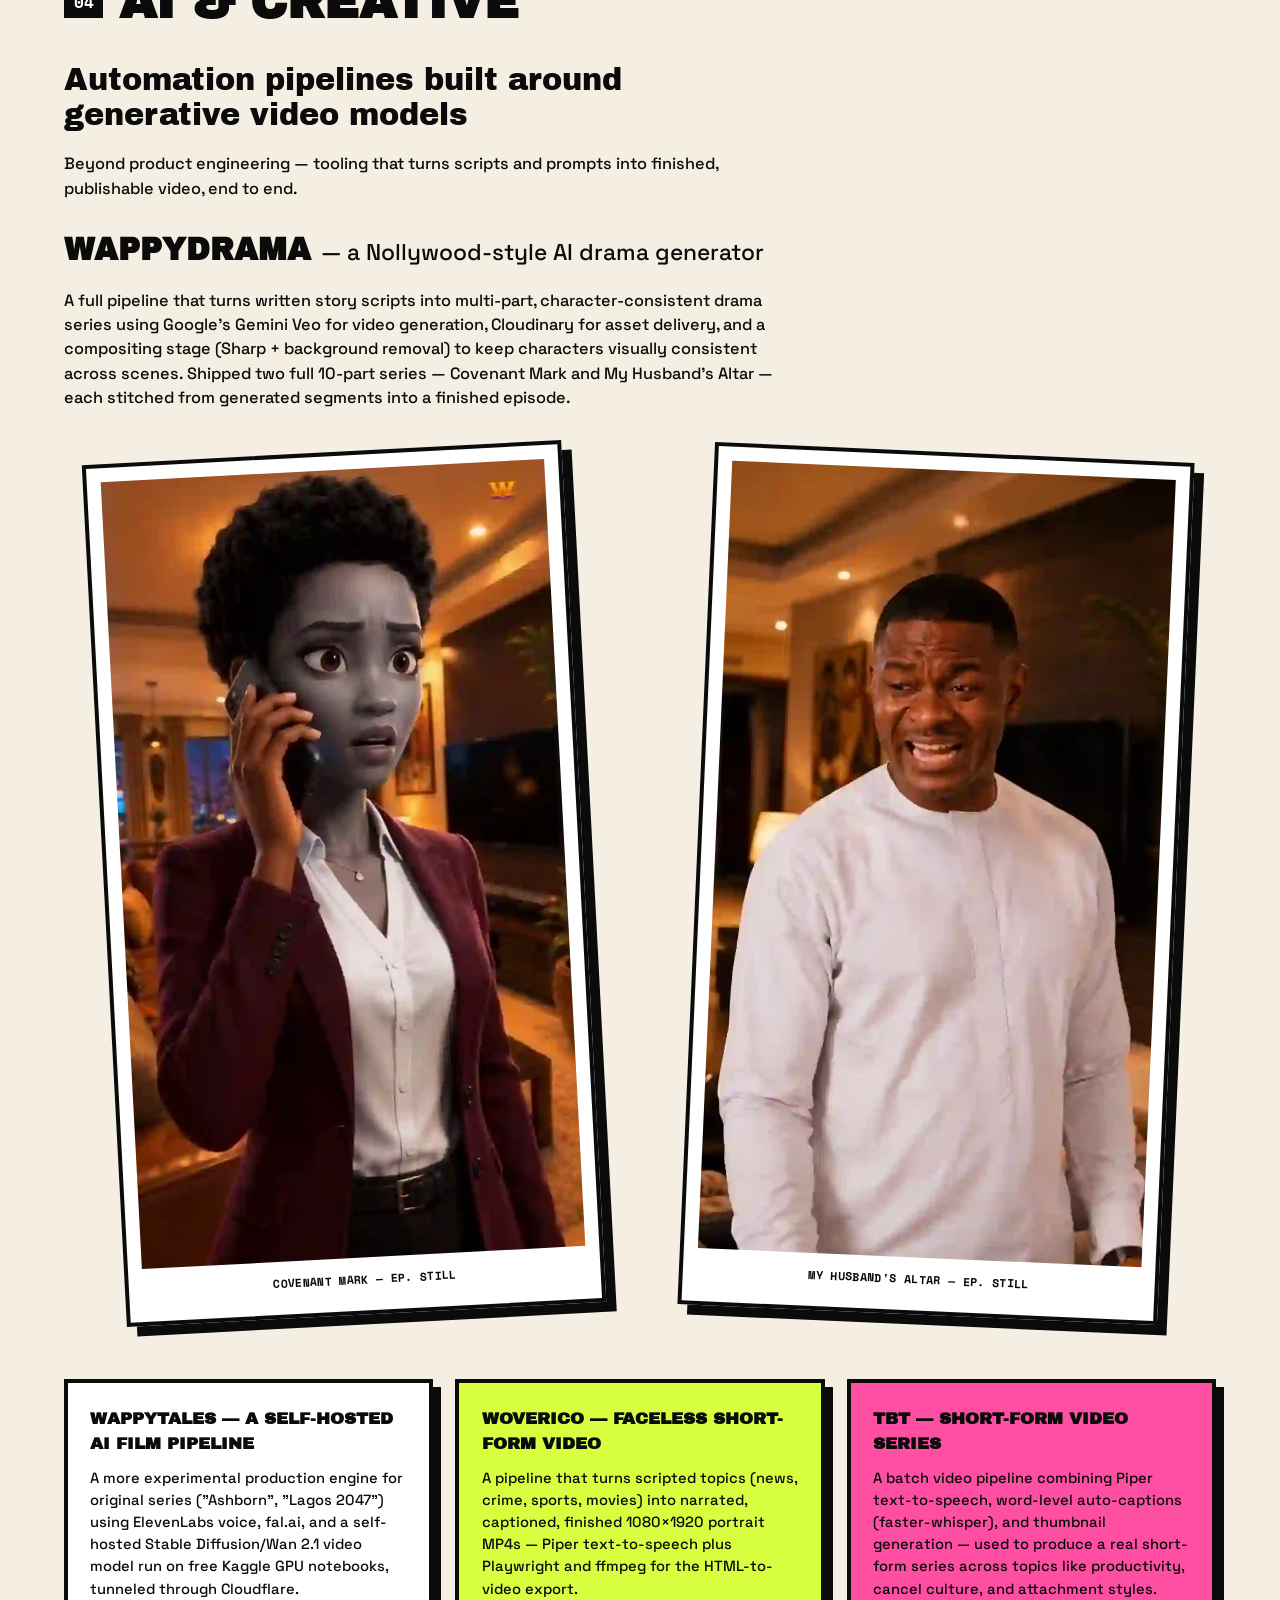
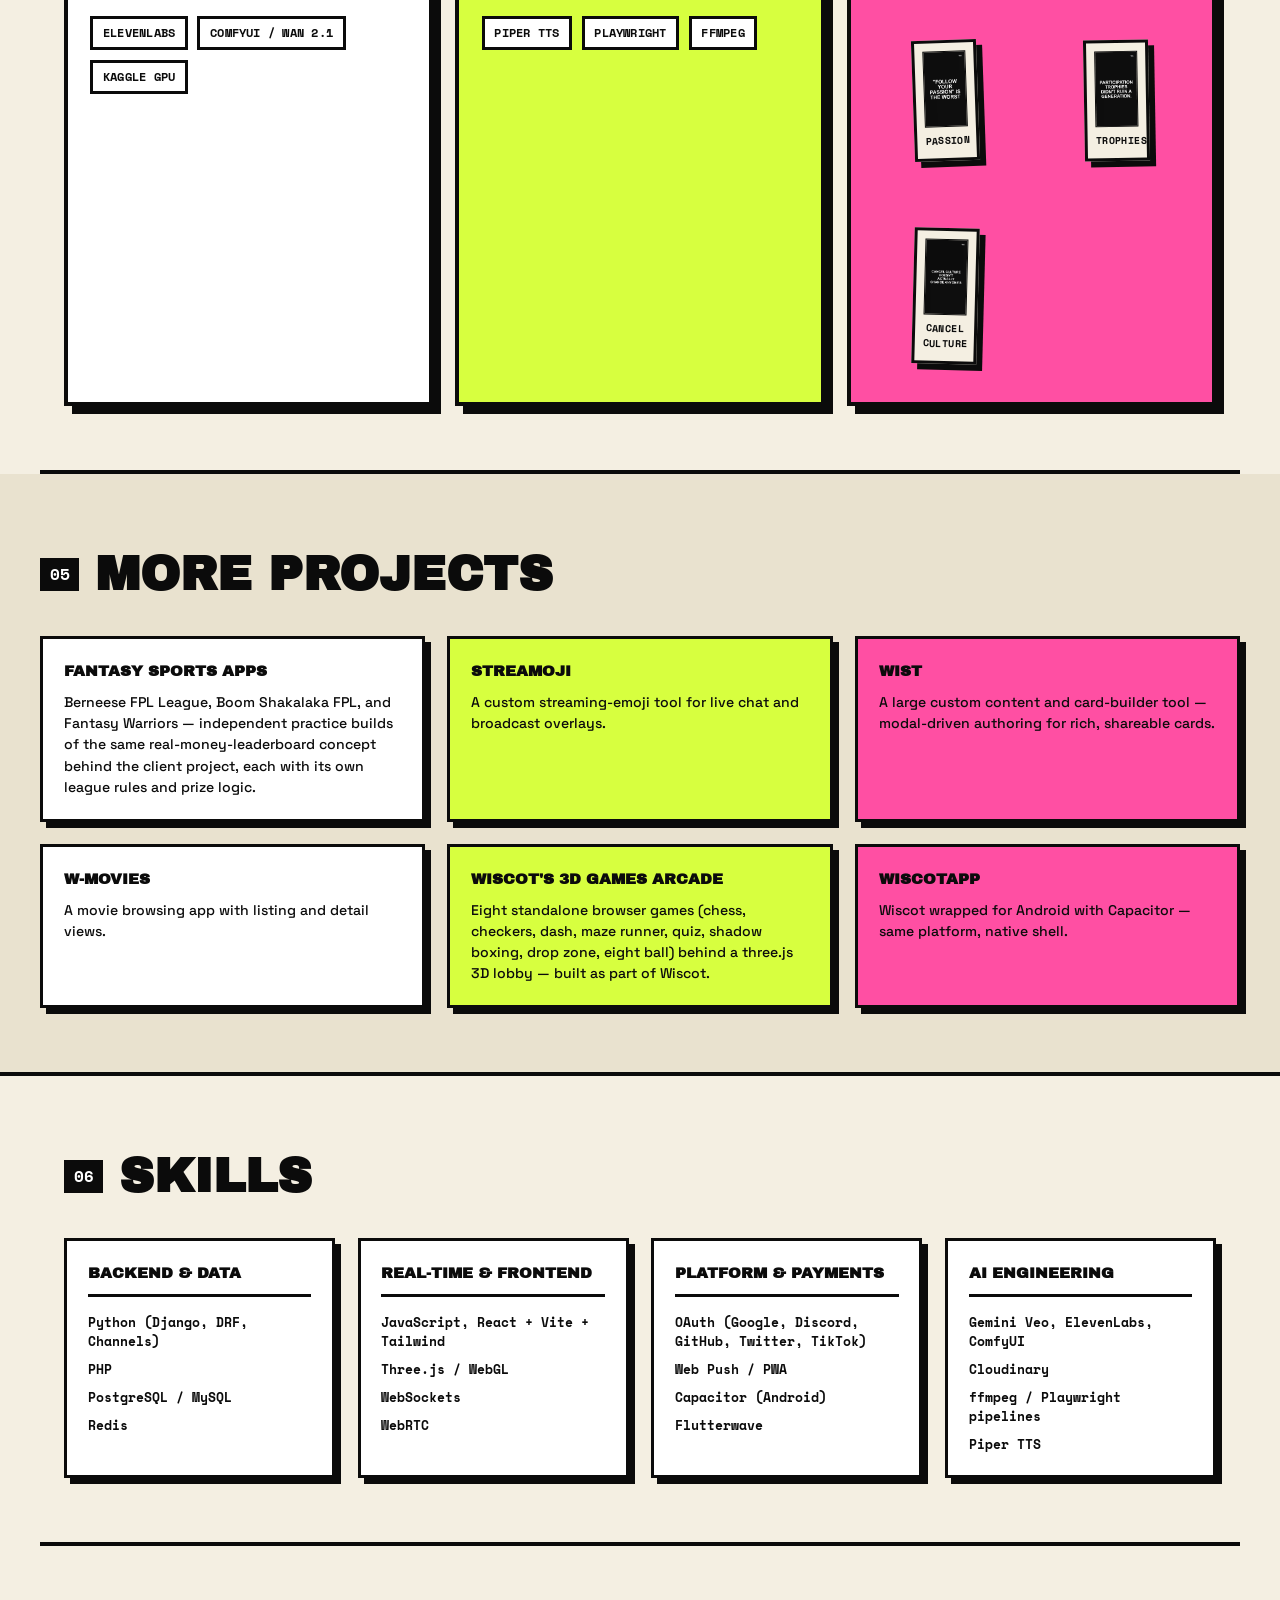
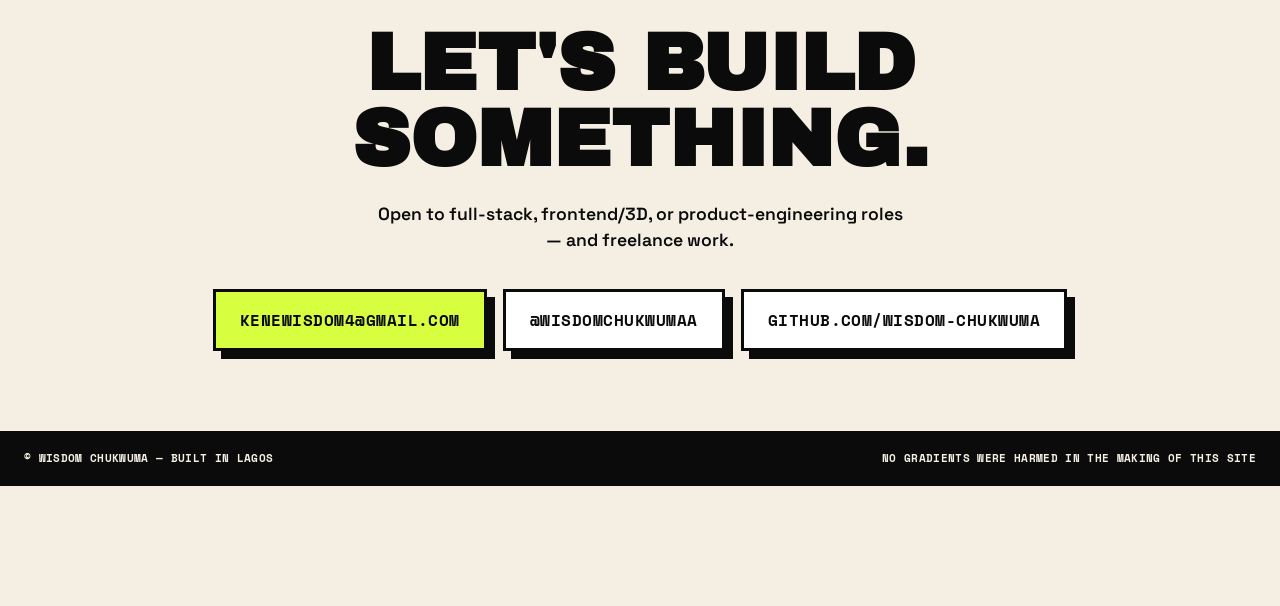
==== commit 5c688d11: "Fix mobile grid overflow bug, add AI engineer positioning, terminal console - Fixed the Gala screens" ====
--- a/brutalist.html
+++ b/brutalist.html
@@ -3,8 +3,8 @@
 <head>
 <meta charset="UTF-8">
 <meta name="viewport" content="width=device-width, initial-scale=1.0">
-<title>Wisdom Chukwuma — Full-Stack &amp; 3D Web Engineer</title>
-<meta name="description" content="Wisdom Chukwuma — full-stack developer and 3D web engineer. Wiscot, RentNest, StudyPath, AI video pipelines and more.">
+<title>Wisdom Chukwuma — Full-Stack, 3D Web &amp; AI Engineer</title>
+<meta name="description" content="Wisdom Chukwuma — full-stack developer, 3D web engineer, and AI engineer. Wiscot, RentNest, StudyPath, Gala FPL Challenge, generative AI video pipelines and more.">
 <link rel="preconnect" href="https://fonts.googleapis.com">
 <link rel="preconnect" href="https://fonts.gstatic.com" crossorigin>
 <link href="https://fonts.googleapis.com/css2?family=Archivo+Black&family=Space+Grotesk:wght@500;600;700&family=Space+Mono:wght@400;700&display=swap" rel="stylesheet">
@@ -16,8 +16,8 @@
 <!-- MARQUEE -->
 <div class="marquee" aria-hidden="true">
   <div class="marquee__track">
-    <span>SHIPPED IN LAGOS ★ FULL-STACK ★ 3D WEBGL ★ OPEN TO WORK ★ WISCOT IS LIVE ★ SHIPPED IN LAGOS ★ FULL-STACK ★ 3D WEBGL ★ OPEN TO WORK ★ WISCOT IS LIVE ★</span>
-    <span>SHIPPED IN LAGOS ★ FULL-STACK ★ 3D WEBGL ★ OPEN TO WORK ★ WISCOT IS LIVE ★ SHIPPED IN LAGOS ★ FULL-STACK ★ 3D WEBGL ★ OPEN TO WORK ★ WISCOT IS LIVE ★</span>
+    <span>SHIPPED IN LAGOS ★ FULL-STACK ★ 3D WEBGL ★ AI ENGINEER ★ OPEN TO WORK ★ WISCOT IS LIVE ★ SHIPPED IN LAGOS ★ FULL-STACK ★ 3D WEBGL ★ AI ENGINEER ★ OPEN TO WORK ★ WISCOT IS LIVE ★</span>
+    <span>SHIPPED IN LAGOS ★ FULL-STACK ★ 3D WEBGL ★ AI ENGINEER ★ OPEN TO WORK ★ WISCOT IS LIVE ★ SHIPPED IN LAGOS ★ FULL-STACK ★ 3D WEBGL ★ AI ENGINEER ★ OPEN TO WORK ★ WISCOT IS LIVE ★</span>
   </div>
 </div>
 
@@ -43,8 +43,8 @@
   <section class="hero">
     <div class="hero__badge">AVAILABLE FOR WORK</div>
     <h1 class="hero__title">WISDOM<br>CHUKWUMA</h1>
-    <p class="hero__loc">LAGOS, NIGERIA — FULL-STACK DEV &amp; 3D WEB ENGINEER</p>
-    <p class="hero__statement">Full-stack developer and 3D web engineer — I design and ship complete products end to end: backend, frontend, real-time features, and the in-browser 3D/WebGL work most developers avoid. Lately also building automation pipelines around generative AI video models.</p>
+    <p class="hero__loc">LAGOS, NIGERIA — FULL-STACK DEV, 3D WEB &amp; AI ENGINEER</p>
+    <p class="hero__statement">Full-stack developer, 3D web engineer, and AI engineer — I design and ship complete products end to end: backend, frontend, real-time features, the in-browser 3D/WebGL work most developers avoid, and automation pipelines built around generative AI models put to real, shipped use.</p>
 
     <div class="hero__ctas">
       <a class="btn btn--lime" href="mailto:kenewisdom4@gmail.com">EMAIL ME</a>
@@ -66,8 +66,8 @@
         <span class="stat-box__label">WEBGL GAMES ENGINE</span>
       </div>
       <div class="stat-box">
-        <span class="stat-box__num">AI</span>
-        <span class="stat-box__label">VIDEO PIPELINES</span>
+        <span class="stat-box__num">4</span>
+        <span class="stat-box__label">AI PIPELINES SHIPPED</span>
       </div>
     </div>
   </section>
@@ -359,7 +359,7 @@
         </ul>
       </div>
       <div class="skill-col">
-        <h3>AI &amp; MEDIA</h3>
+        <h3>AI ENGINEERING</h3>
         <ul>
           <li>Gemini Veo, ElevenLabs, ComfyUI</li>
           <li>Cloudinary</li>
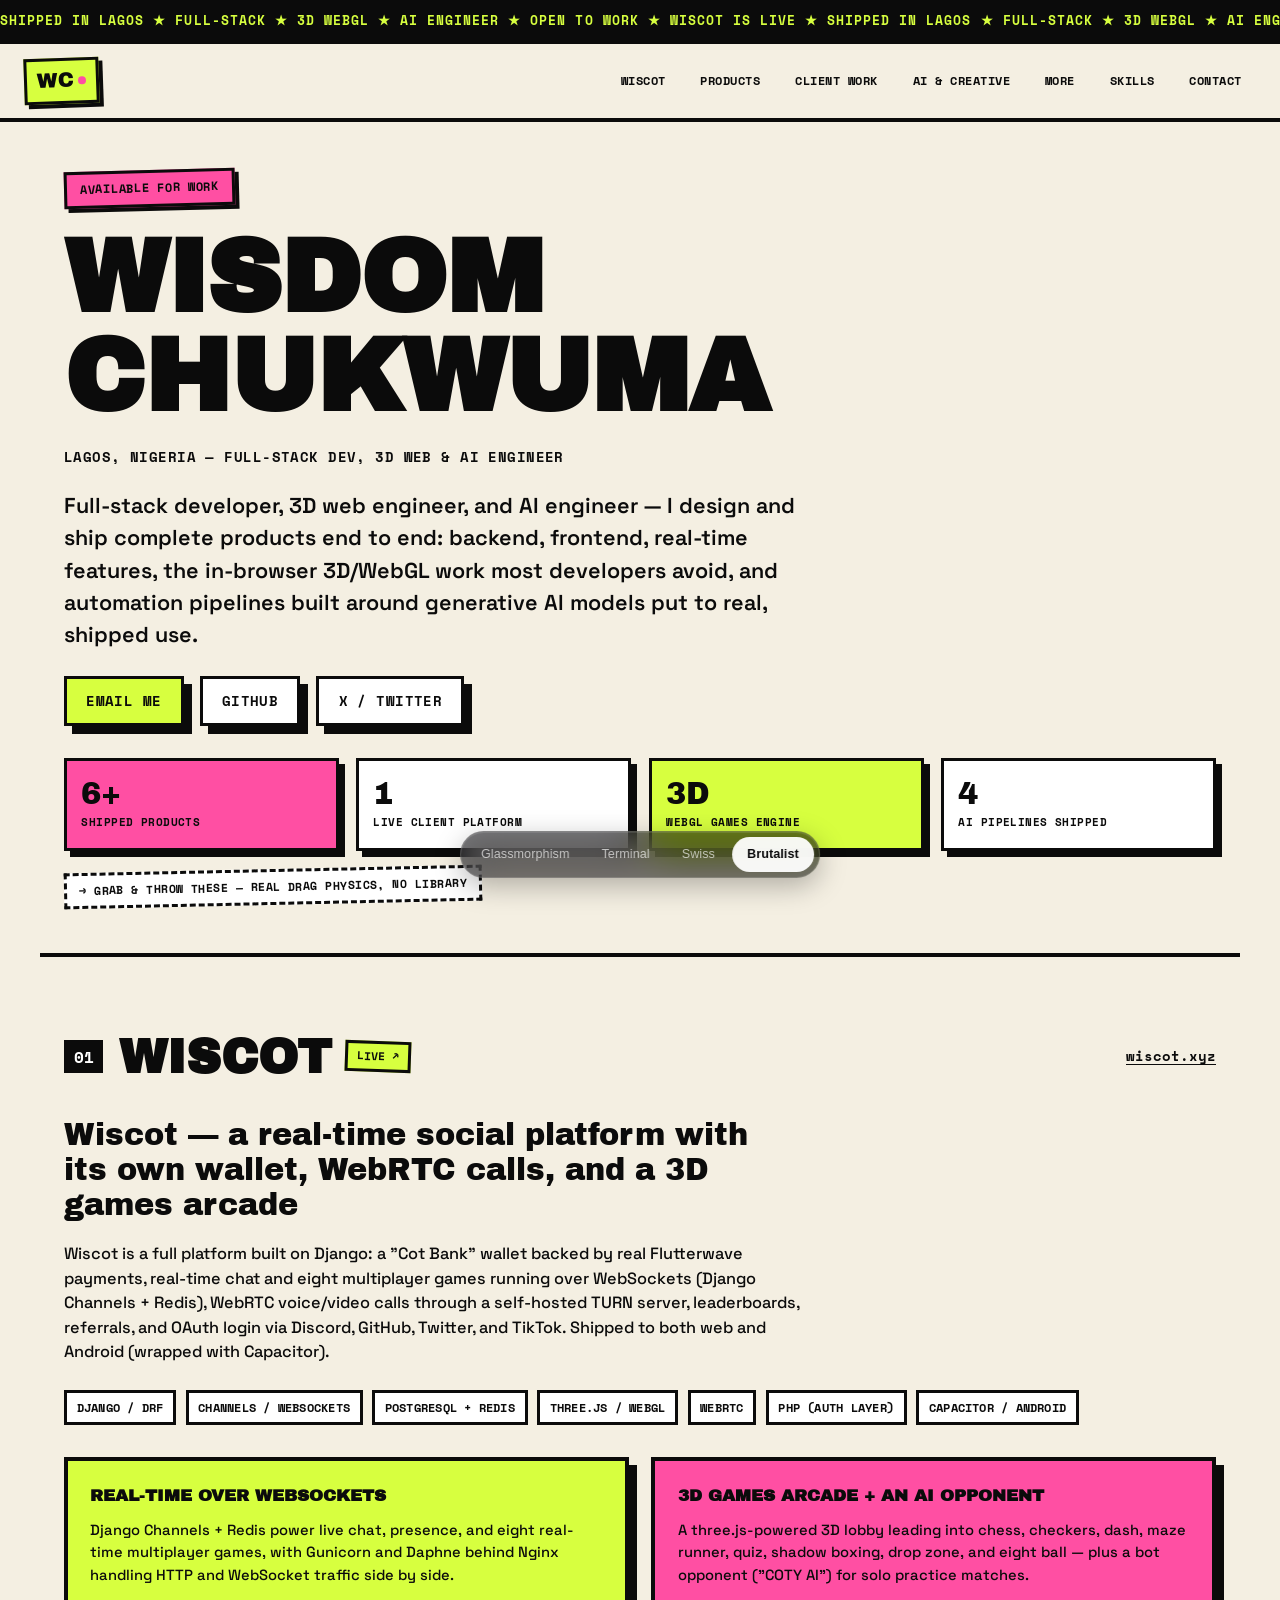
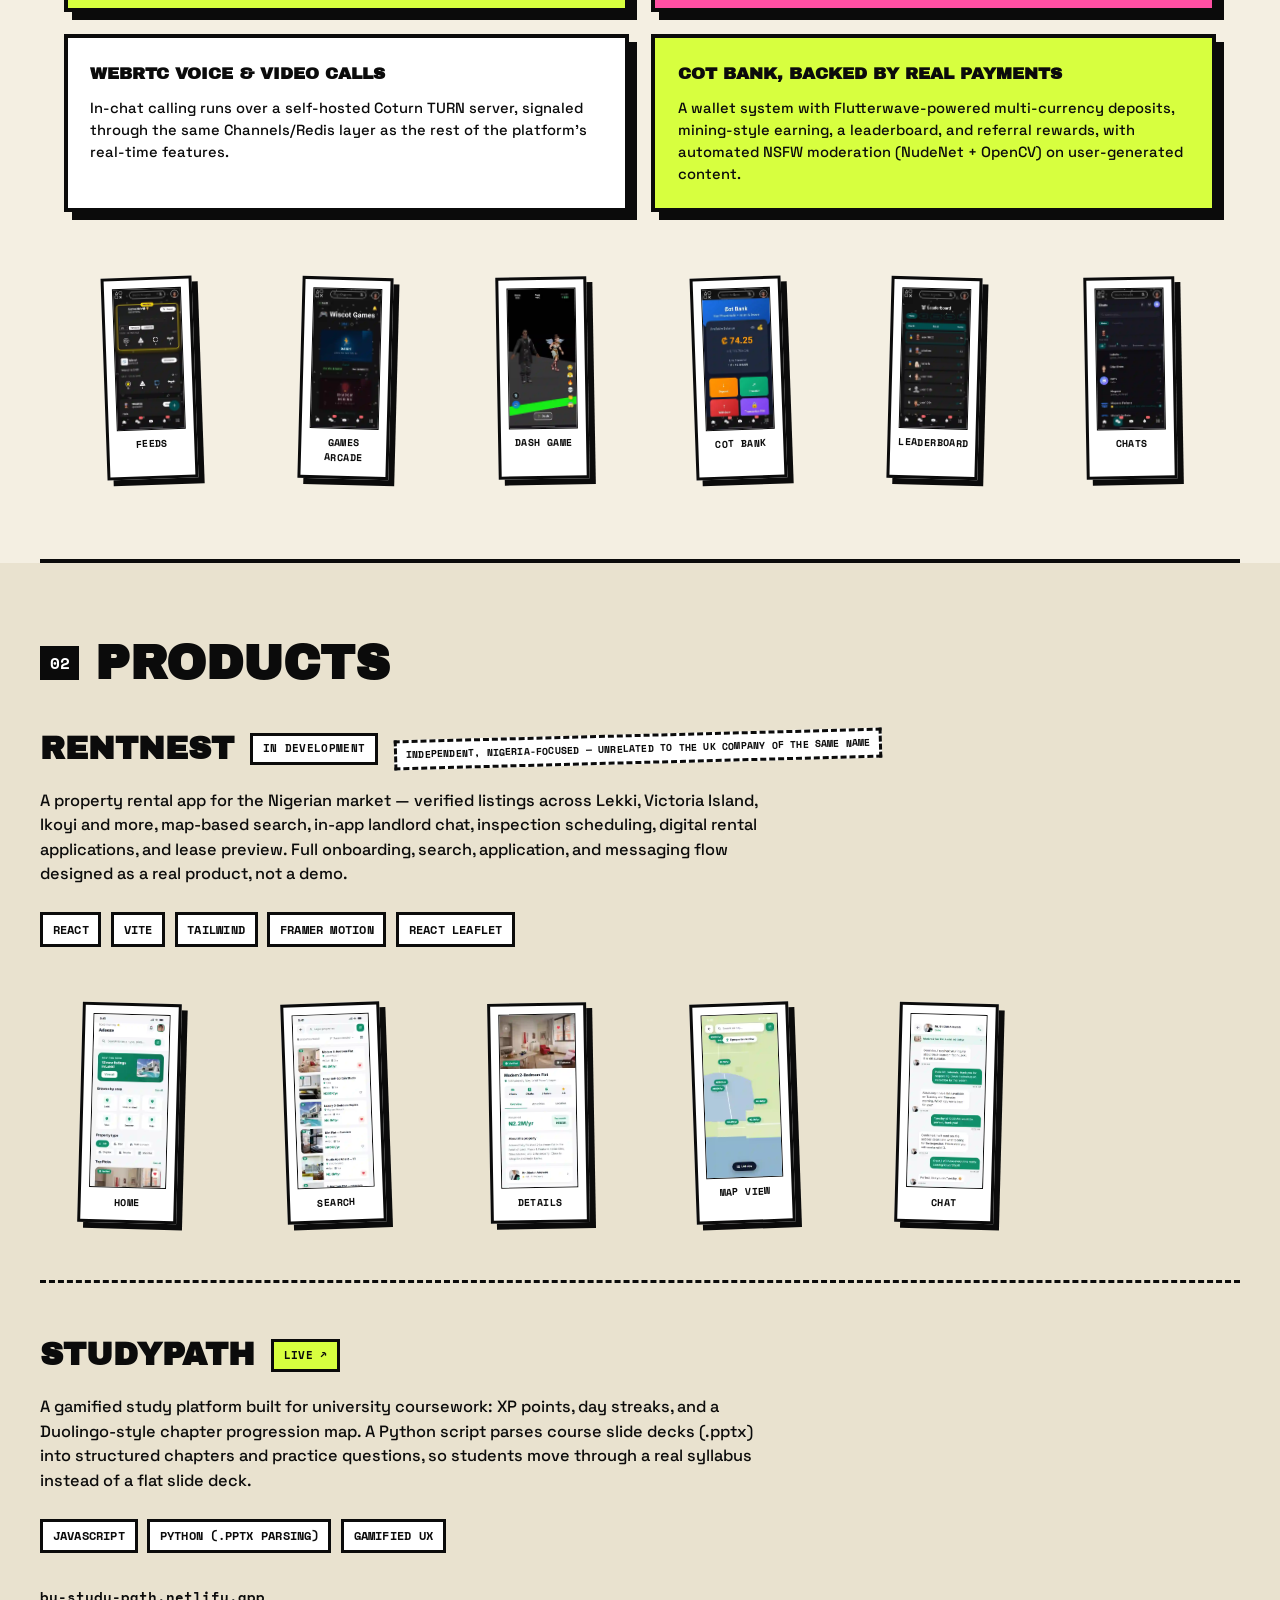
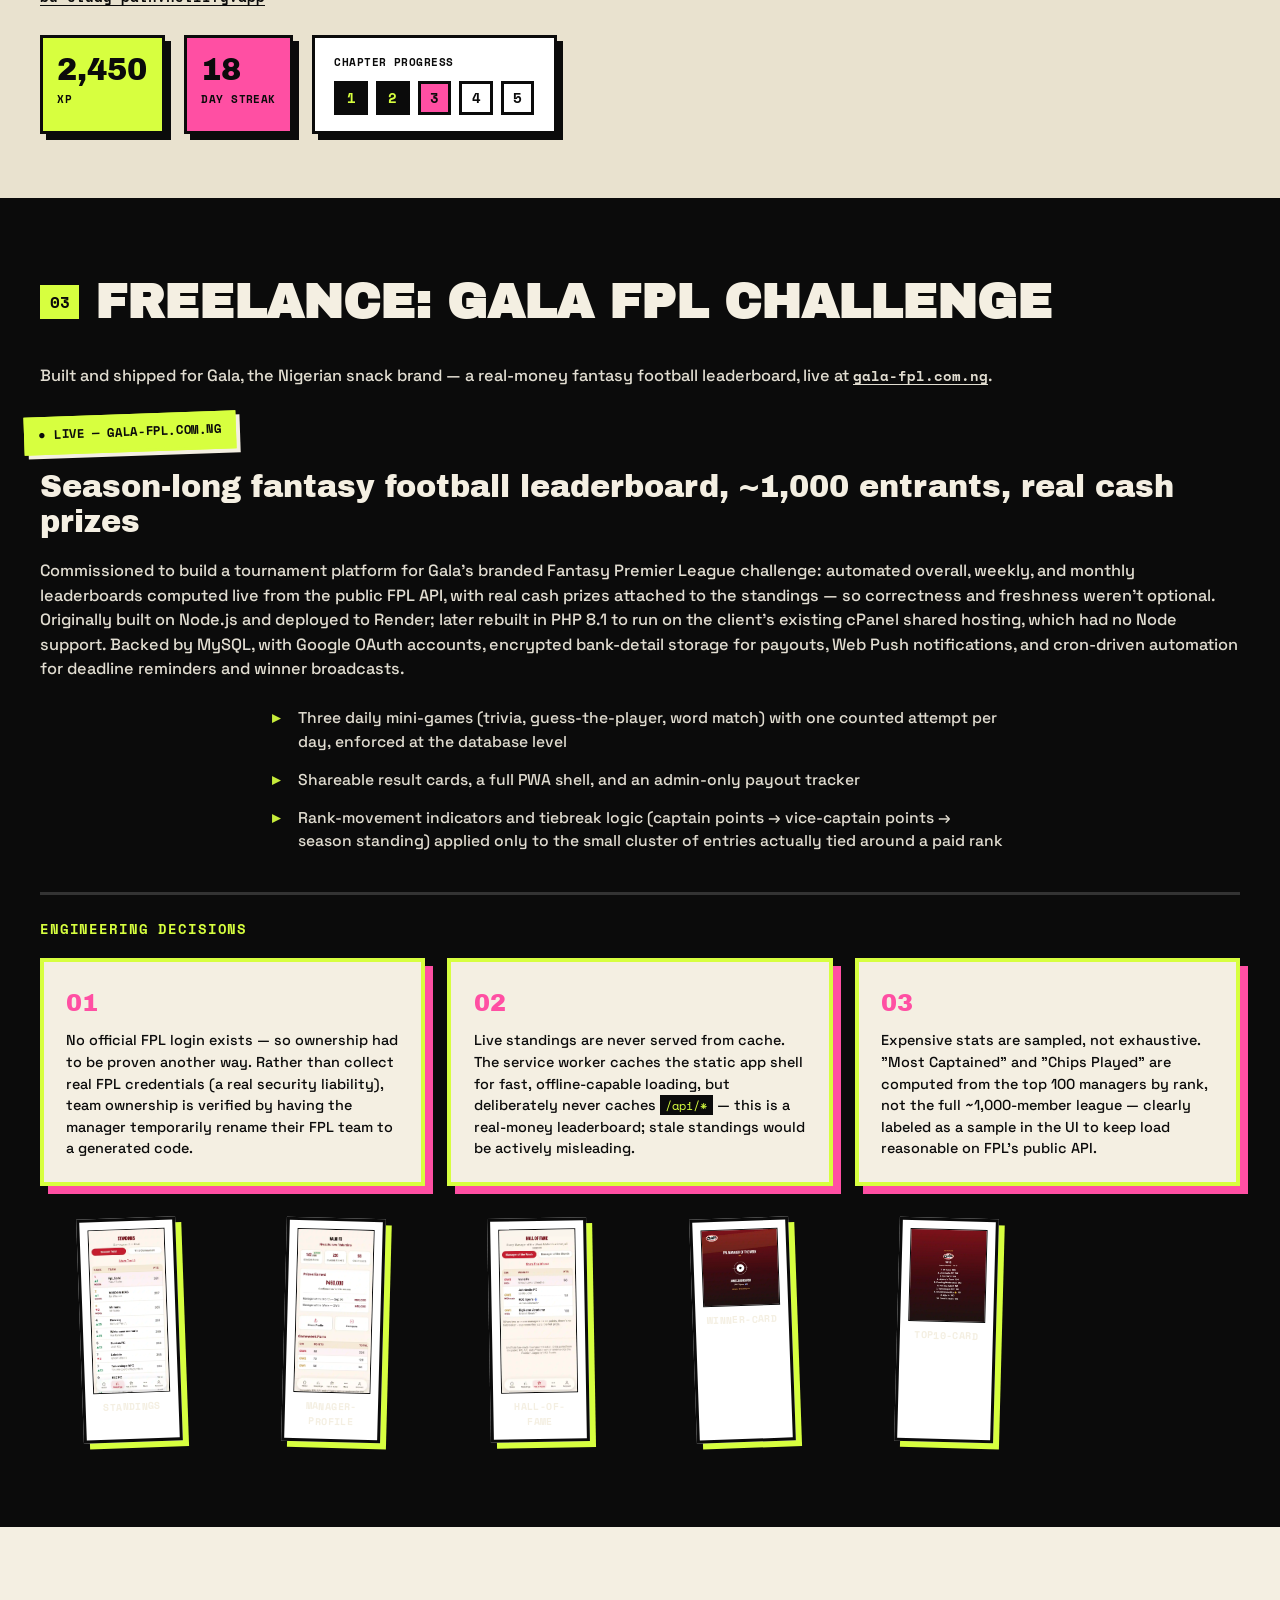
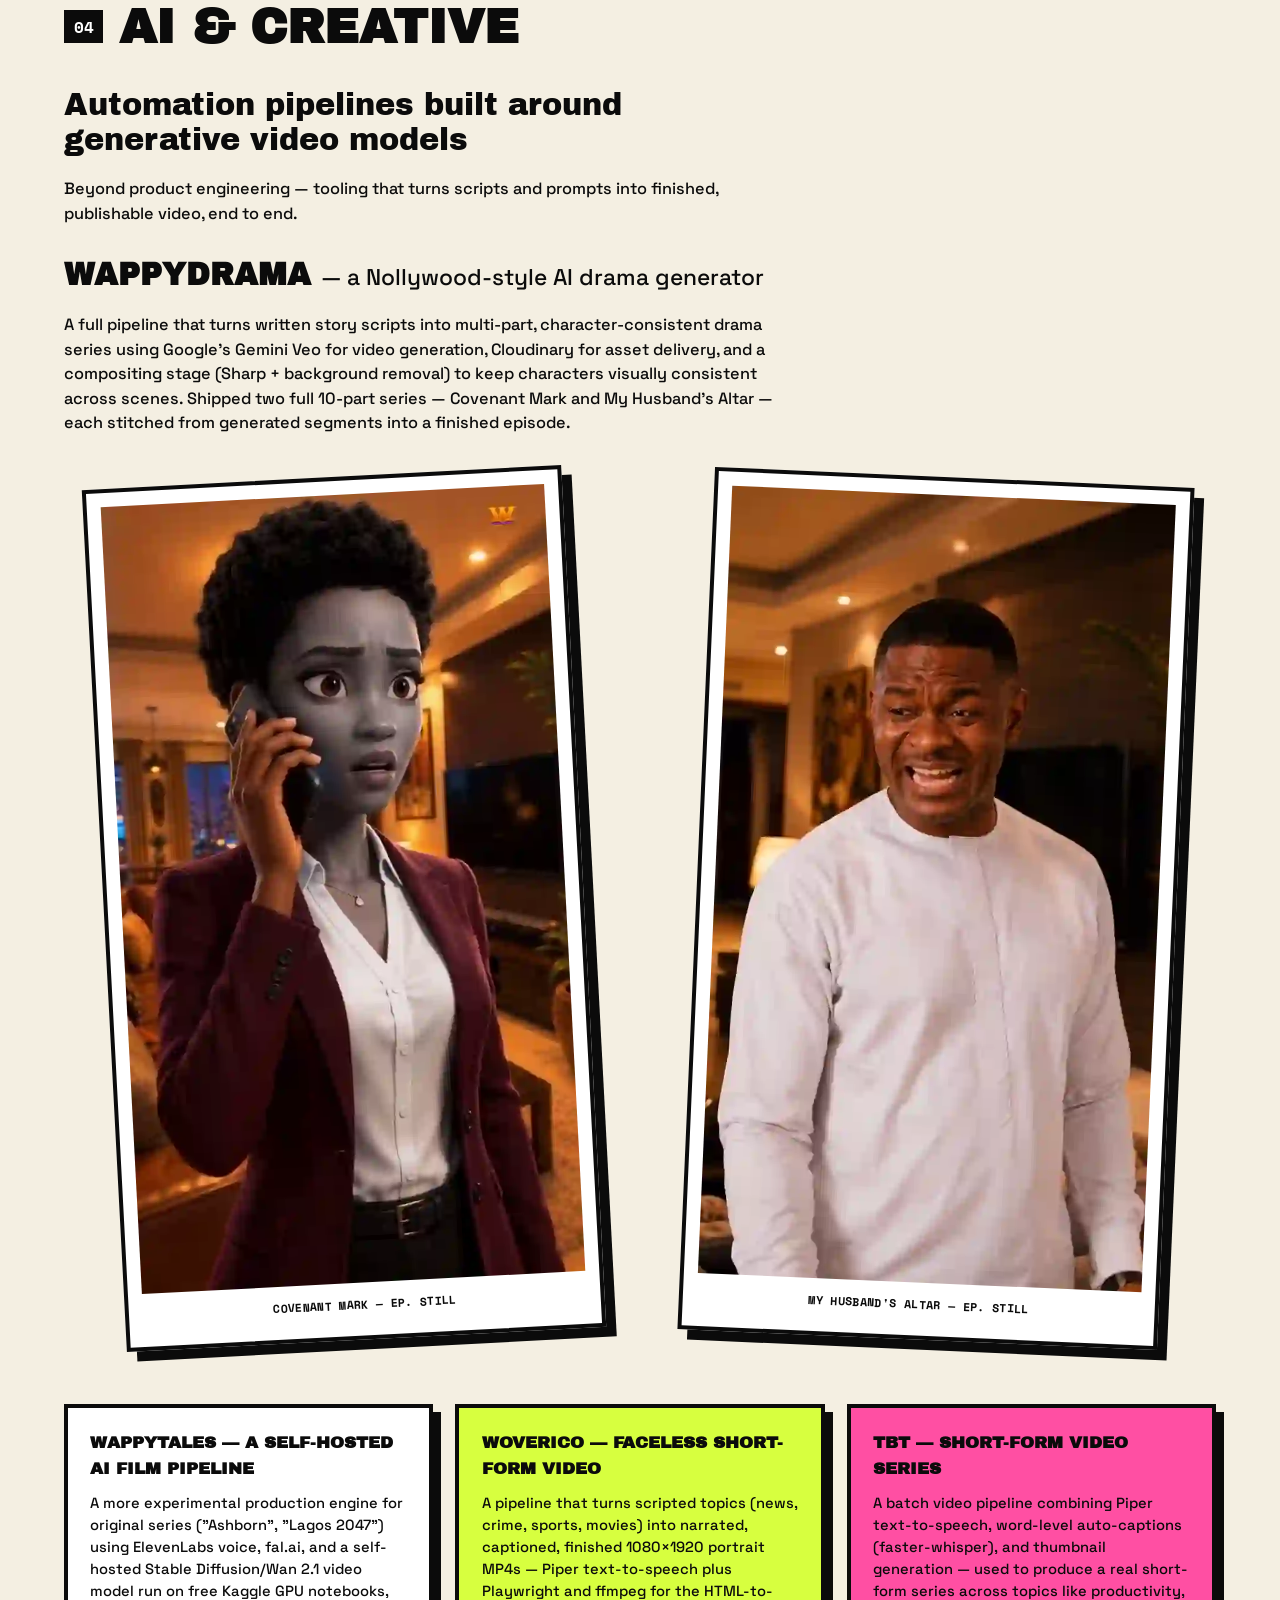
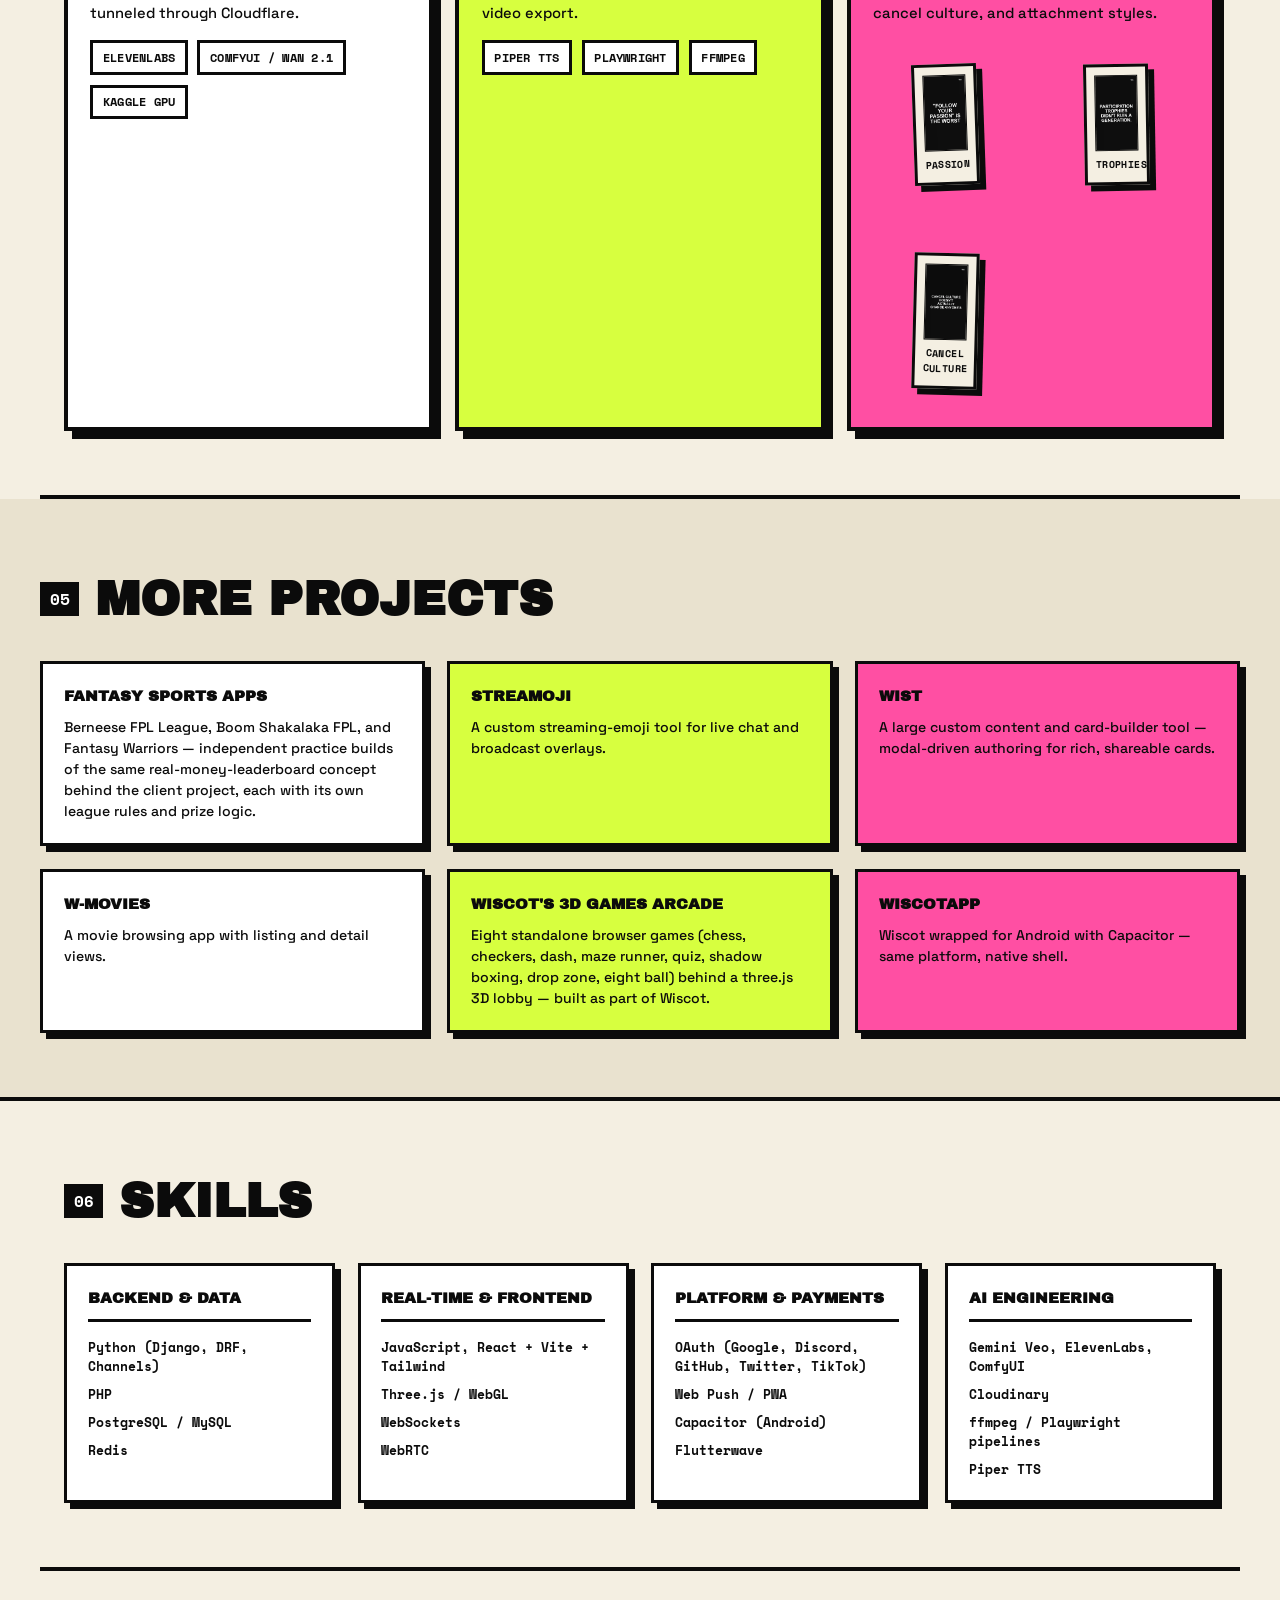
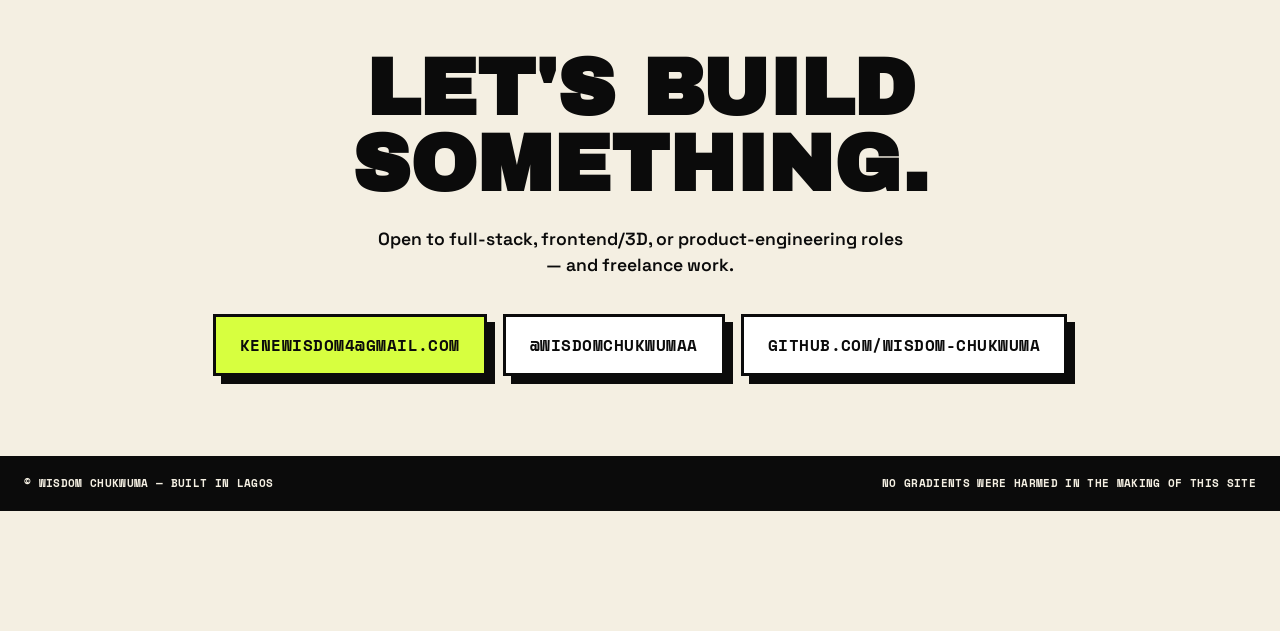
==== commit f4ba00fc: "Add skill-showcase interactions to Swiss and Brutalist variants - Swiss: a draggable CSS 3D wirefram" ====
--- a/brutalist.html
+++ b/brutalist.html
@@ -53,23 +53,24 @@
     </div>
 
     <div class="stat-row">
-      <div class="stat-box stat-box--pink">
+      <div class="stat-box stat-box--pink js-throw">
         <span class="stat-box__num">6+</span>
         <span class="stat-box__label">SHIPPED PRODUCTS</span>
       </div>
-      <div class="stat-box">
+      <div class="stat-box js-throw">
         <span class="stat-box__num">1</span>
         <span class="stat-box__label">LIVE CLIENT PLATFORM</span>
       </div>
-      <div class="stat-box stat-box--lime">
+      <div class="stat-box stat-box--lime js-throw">
         <span class="stat-box__num">3D</span>
         <span class="stat-box__label">WEBGL GAMES ENGINE</span>
       </div>
-      <div class="stat-box">
+      <div class="stat-box js-throw">
         <span class="stat-box__num">4</span>
         <span class="stat-box__label">AI PIPELINES SHIPPED</span>
       </div>
     </div>
+    <p class="drag-hint">→ GRAB &amp; THROW THESE — REAL DRAG PHYSICS, NO LIBRARY</p>
   </section>
 
   <!-- WISCOT -->
--- a/brutalist.css
+++ b/brutalist.css
@@ -167,7 +167,7 @@
 
 /* ---------- HERO ---------- */
 .hero {
-  padding: 3.5rem 1.5rem 3rem;
+  padding: 3rem 1.5rem 3rem;
   border-bottom: var(--border) solid var(--black);
   max-width: 1200px;
   margin: 0 auto;
@@ -204,13 +204,13 @@
   font-size: clamp(1.05rem, 2vw, 1.35rem);
   font-weight: 600;
   max-width: 46rem;
+  margin-bottom: 1.5rem;
+}
+.hero__ctas {
+  display: flex;
+  gap: 1rem;
+  flex-wrap: wrap;
   margin-bottom: 2rem;
-}
-.hero__ctas {
-  display: flex;
-  gap: 1rem;
-  flex-wrap: wrap;
-  margin-bottom: 2.8rem;
 }
 
 .stat-row {
@@ -239,6 +239,38 @@
   font-size: 0.68rem;
   font-weight: 700;
   letter-spacing: 0.04em;
+}
+
+/* ---------- DRAG & THROW (hero stat boxes) ---------- */
+.drag-hint {
+  display: inline-block;
+  font-family: var(--font-mono);
+  font-weight: 700;
+  font-size: 0.72rem;
+  letter-spacing: 0.04em;
+  text-transform: uppercase;
+  background: var(--white);
+  border: var(--border-thin) dashed var(--black);
+  padding: 0.4rem 0.75rem;
+  margin-top: 1.1rem;
+  transform: rotate(-1.2deg);
+}
+.stat-box.js-throw {
+  position: relative;
+  z-index: 1;
+  cursor: grab;
+  touch-action: none;
+  -webkit-user-select: none;
+  user-select: none;
+  will-change: transform;
+}
+.stat-box.js-throw.is-dragging {
+  cursor: grabbing;
+  z-index: 30;
+  box-shadow: 11px 11px 0 var(--black);
+}
+@media (max-width: 640px) {
+  .drag-hint { transform: rotate(0deg); }
 }
 
 /* ---------- SECTIONS (shared) ---------- */
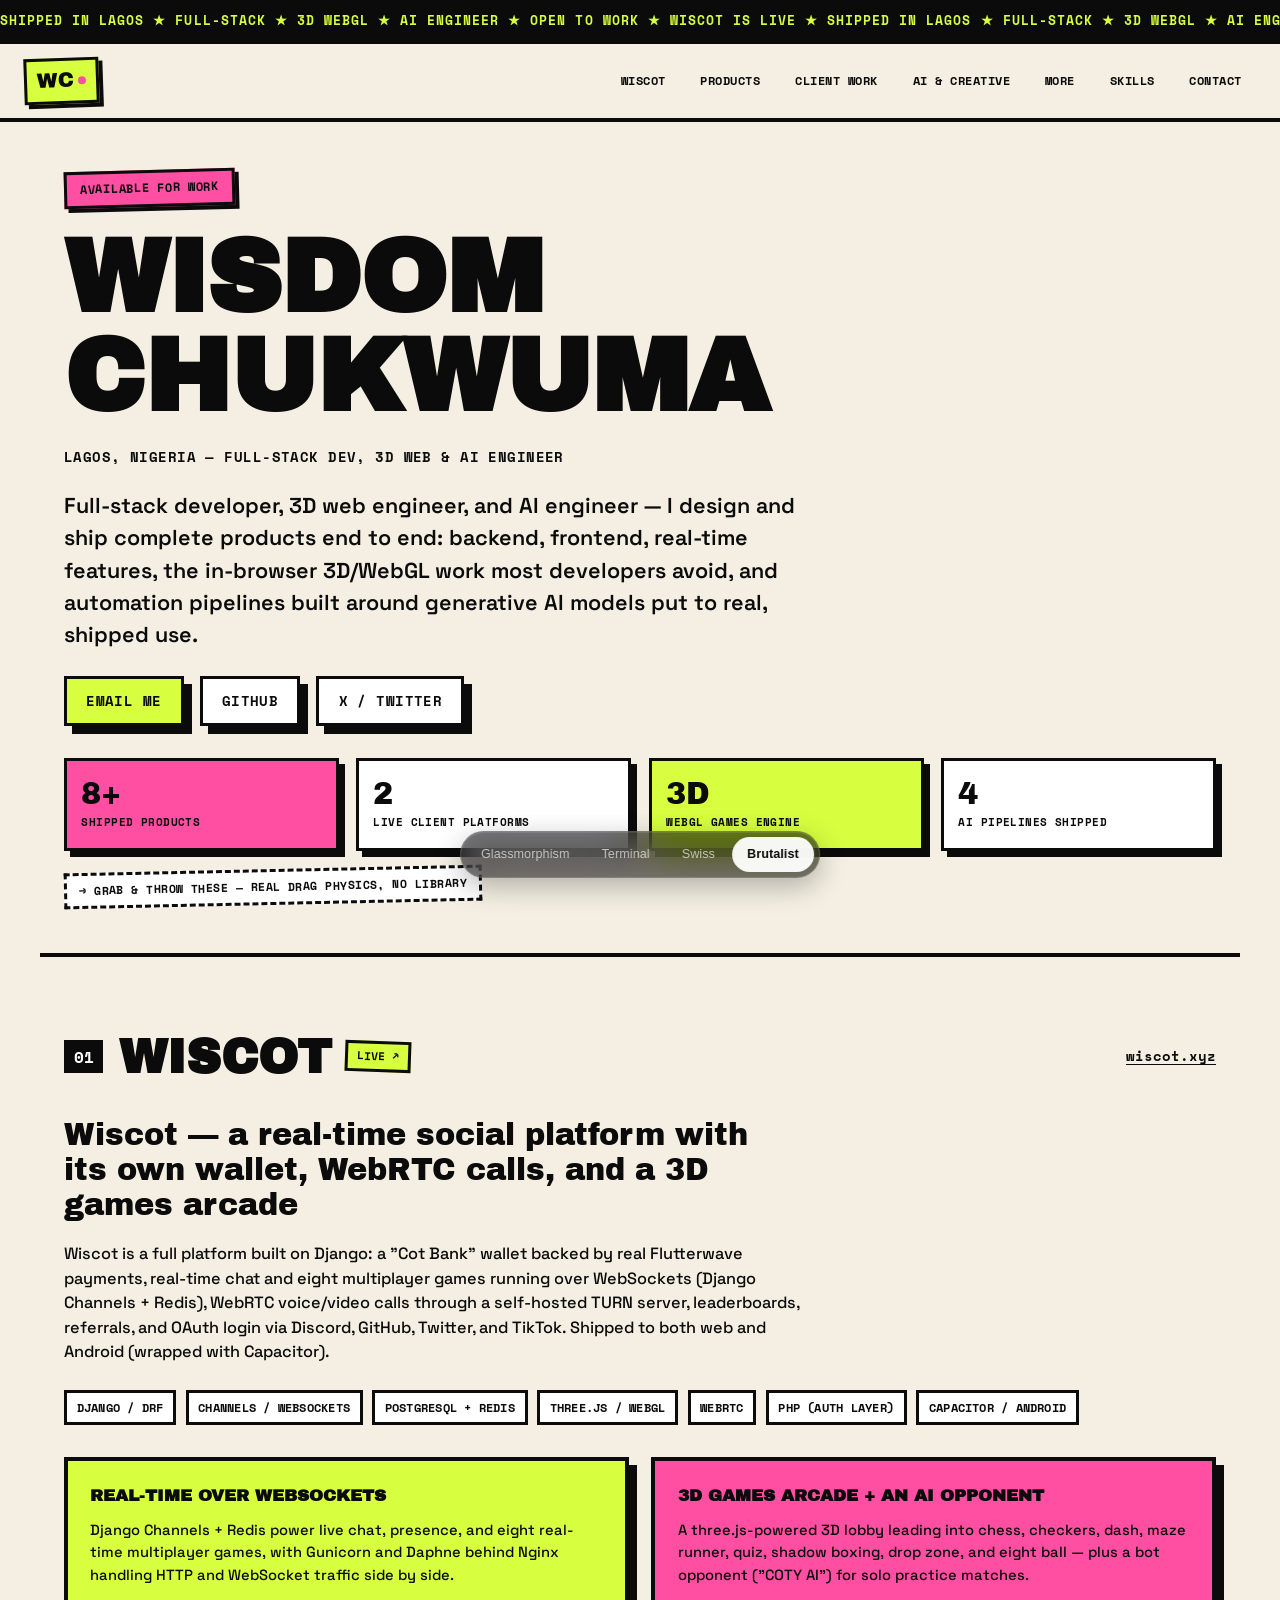
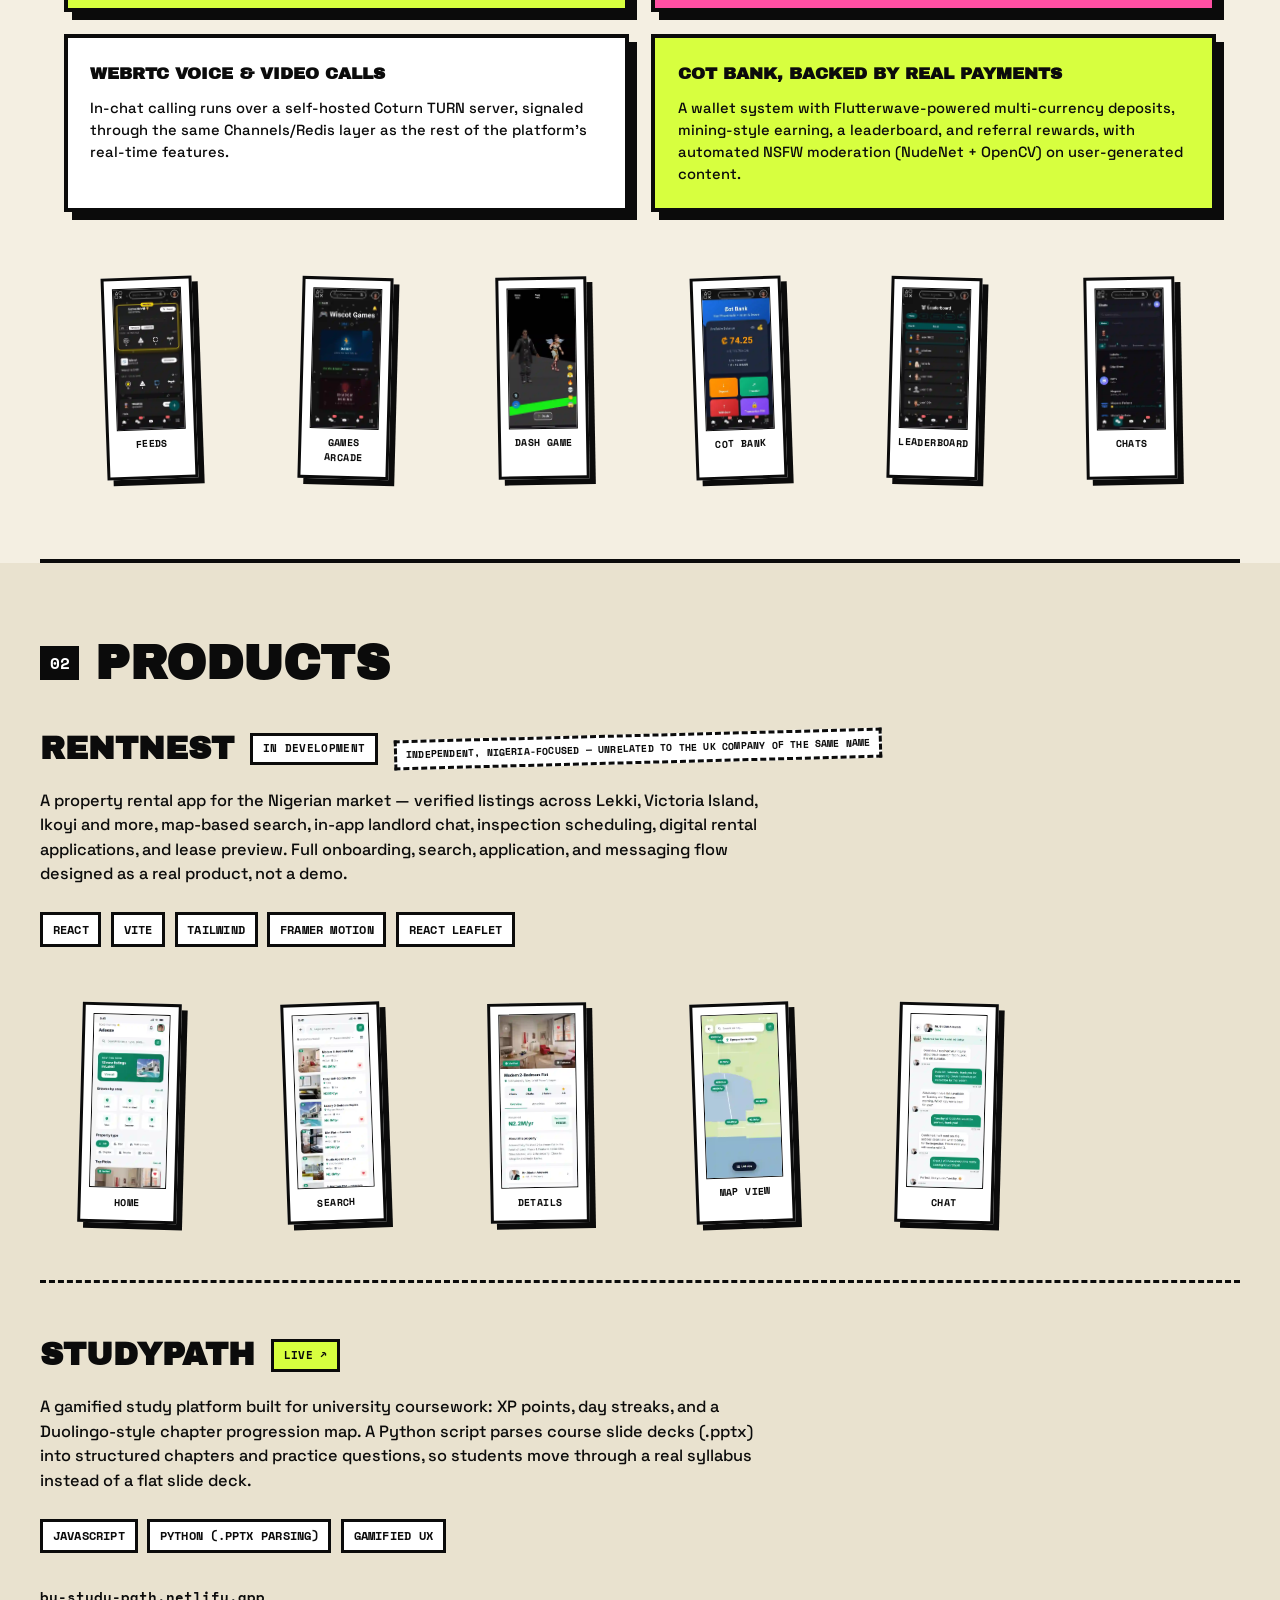
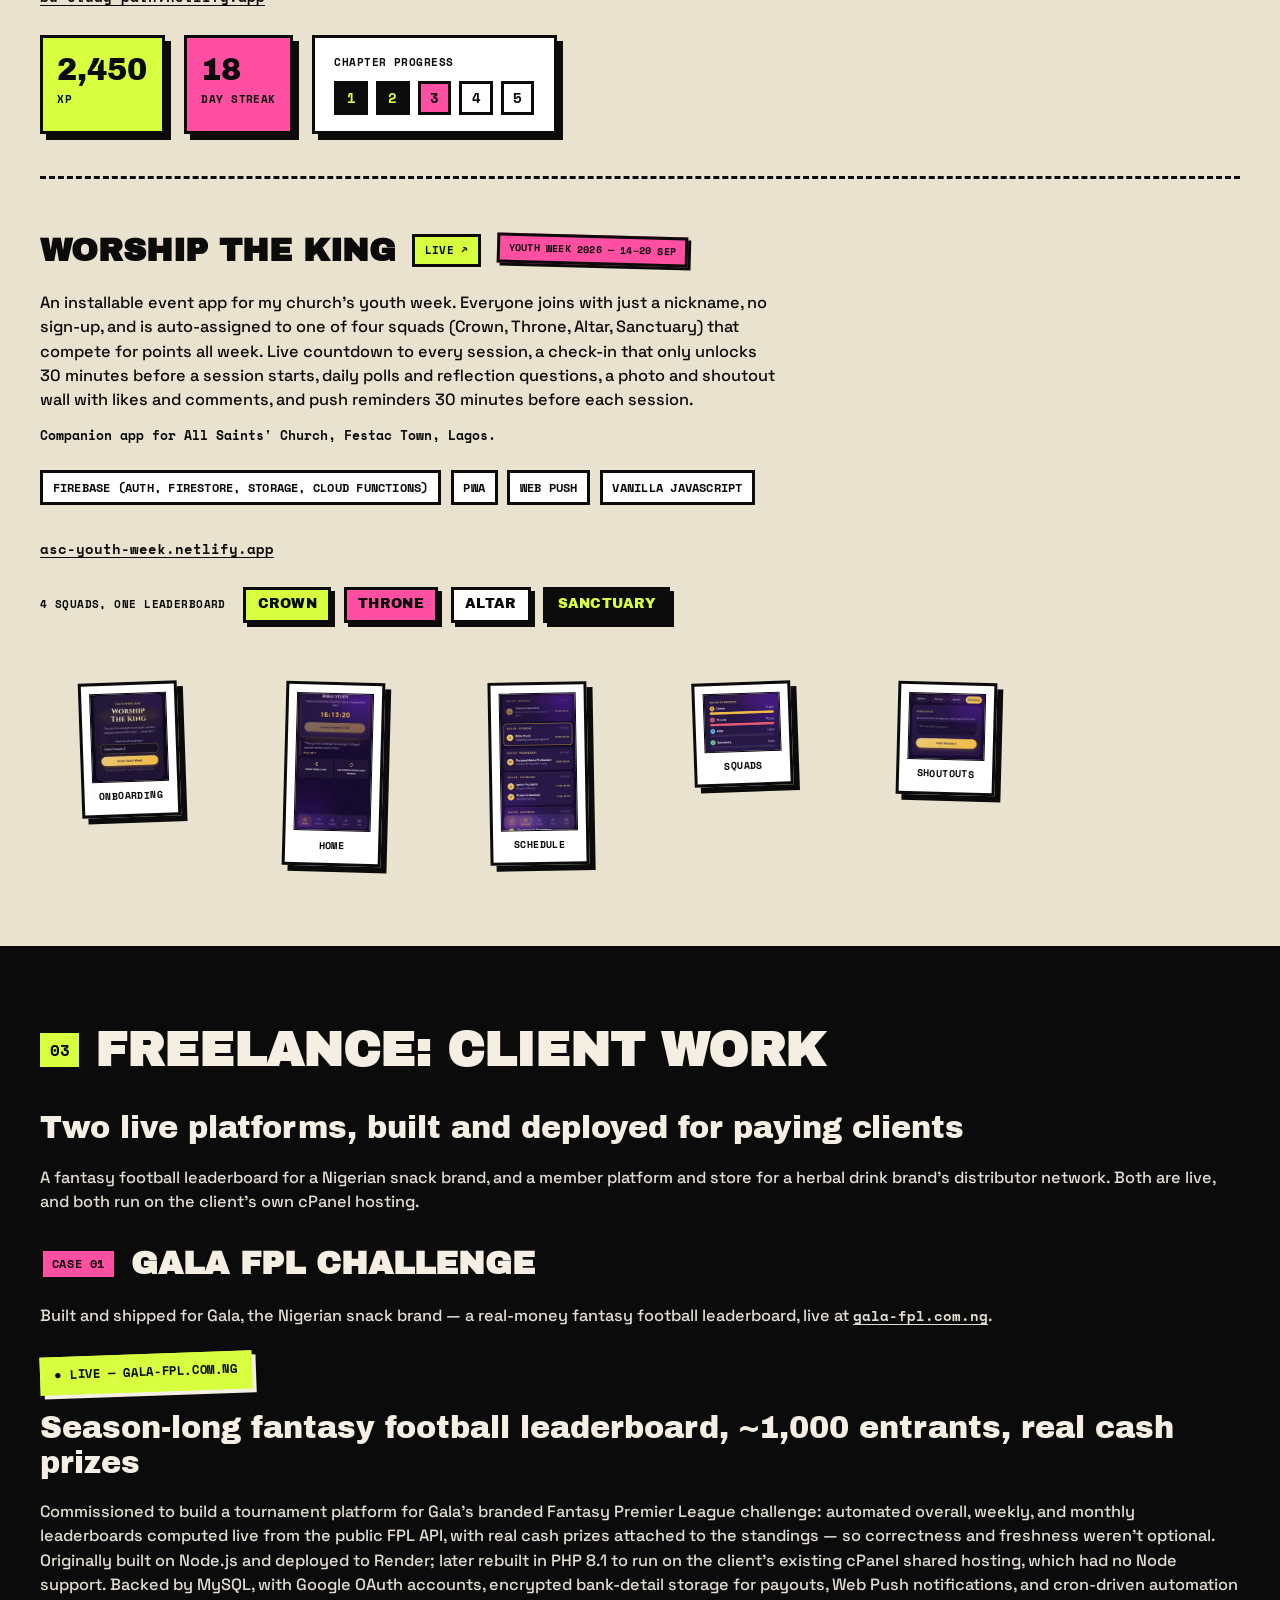
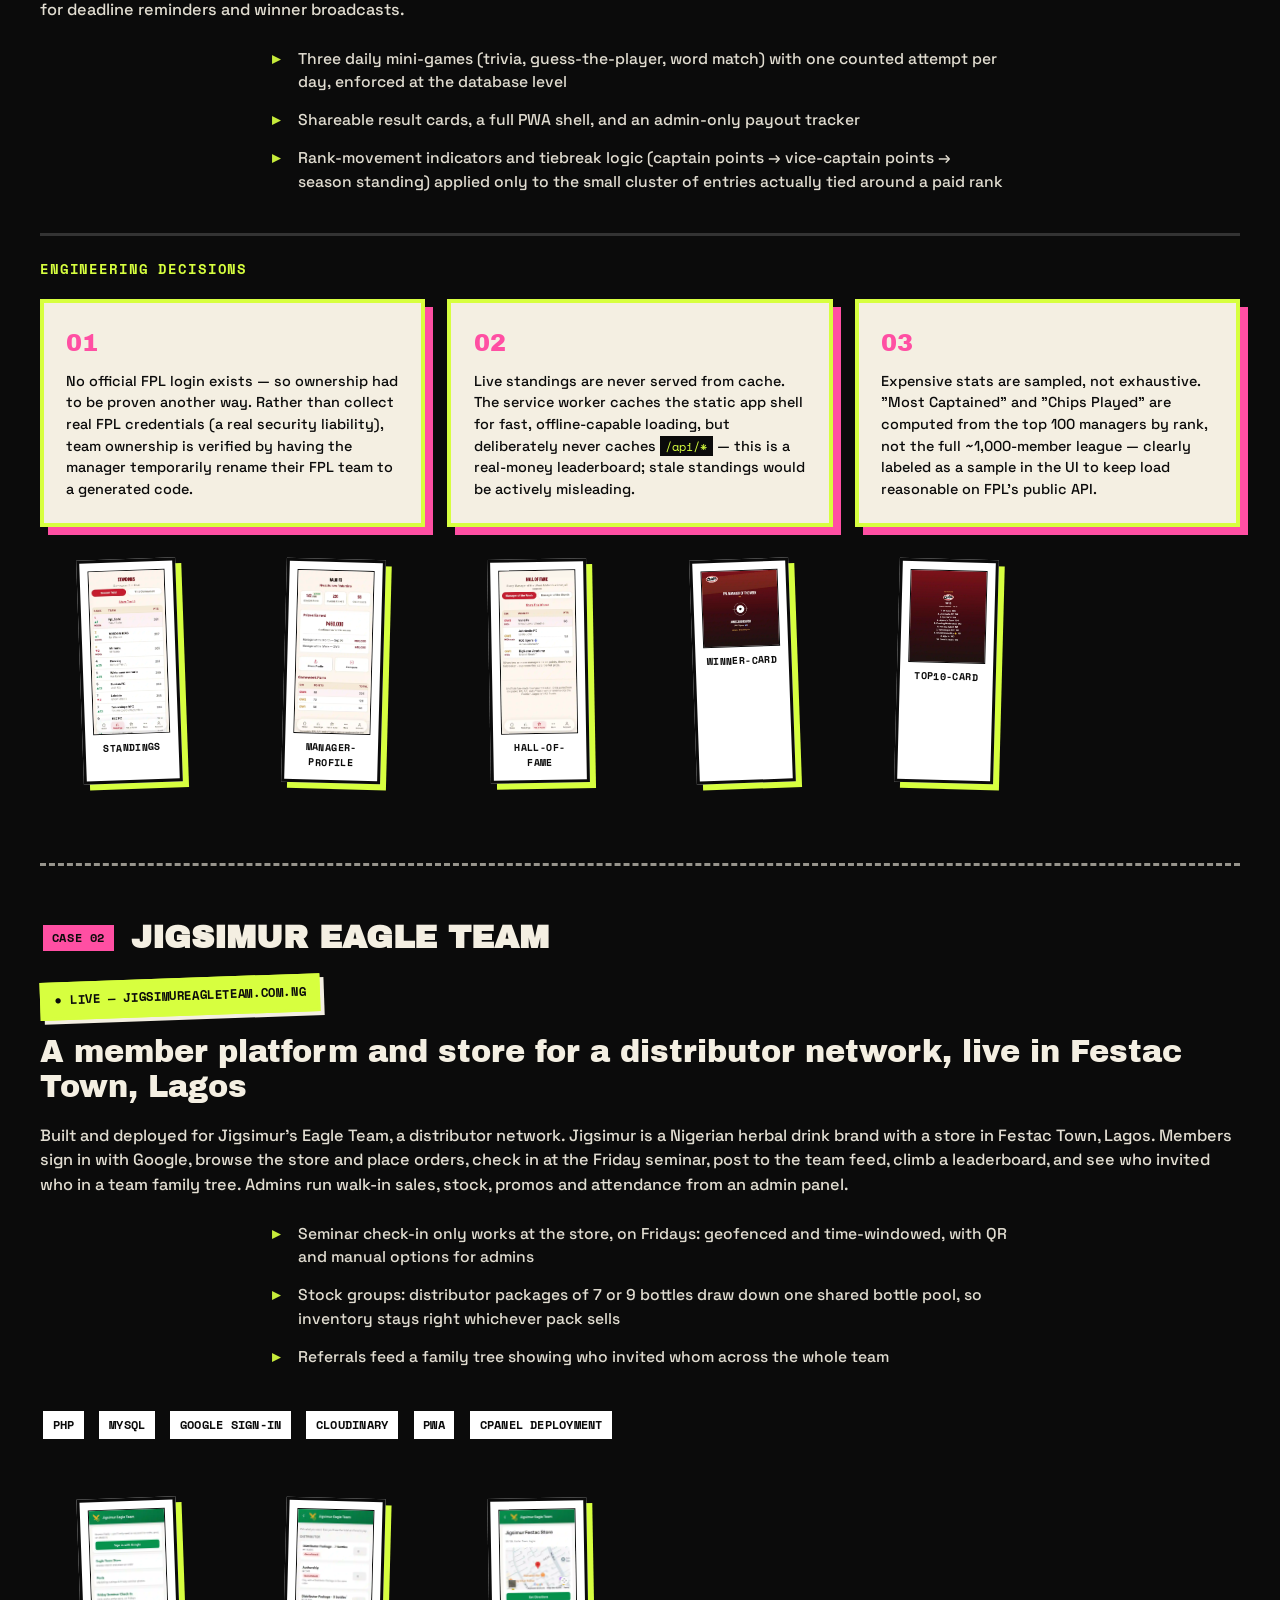
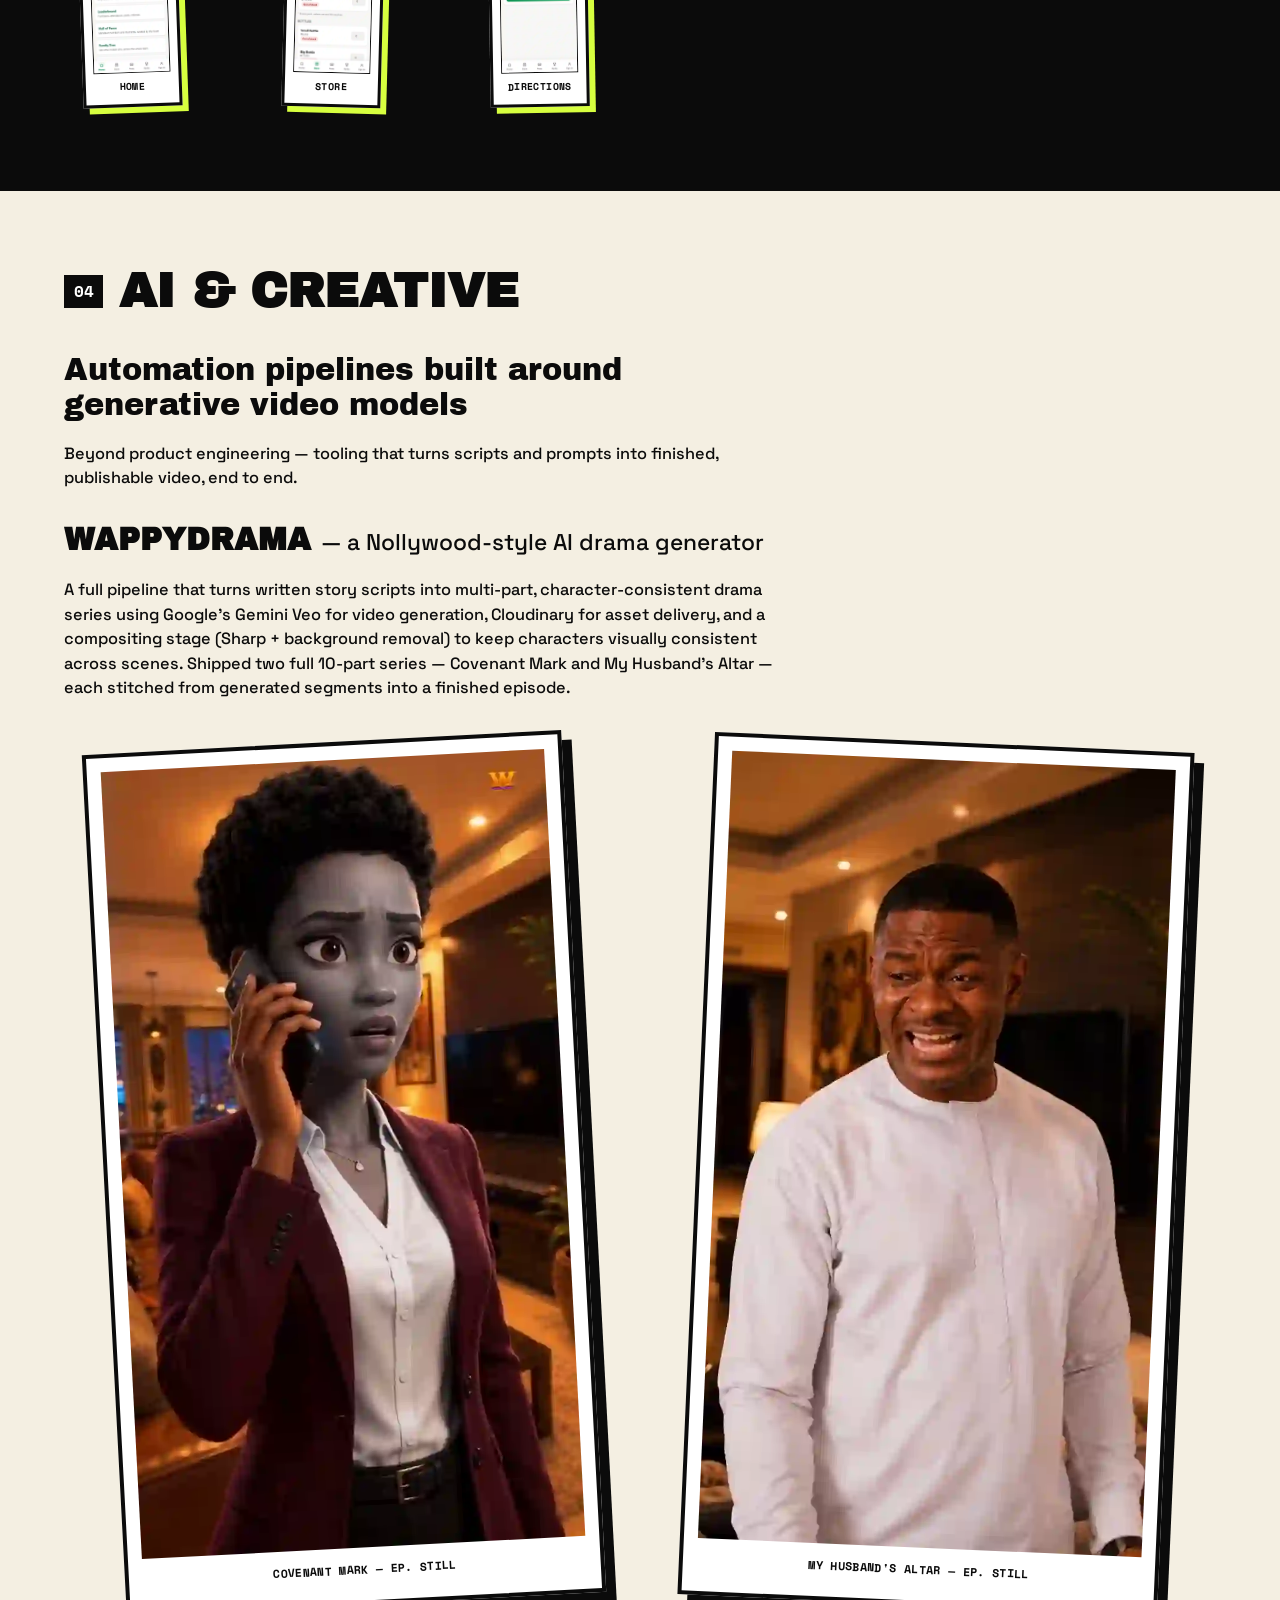
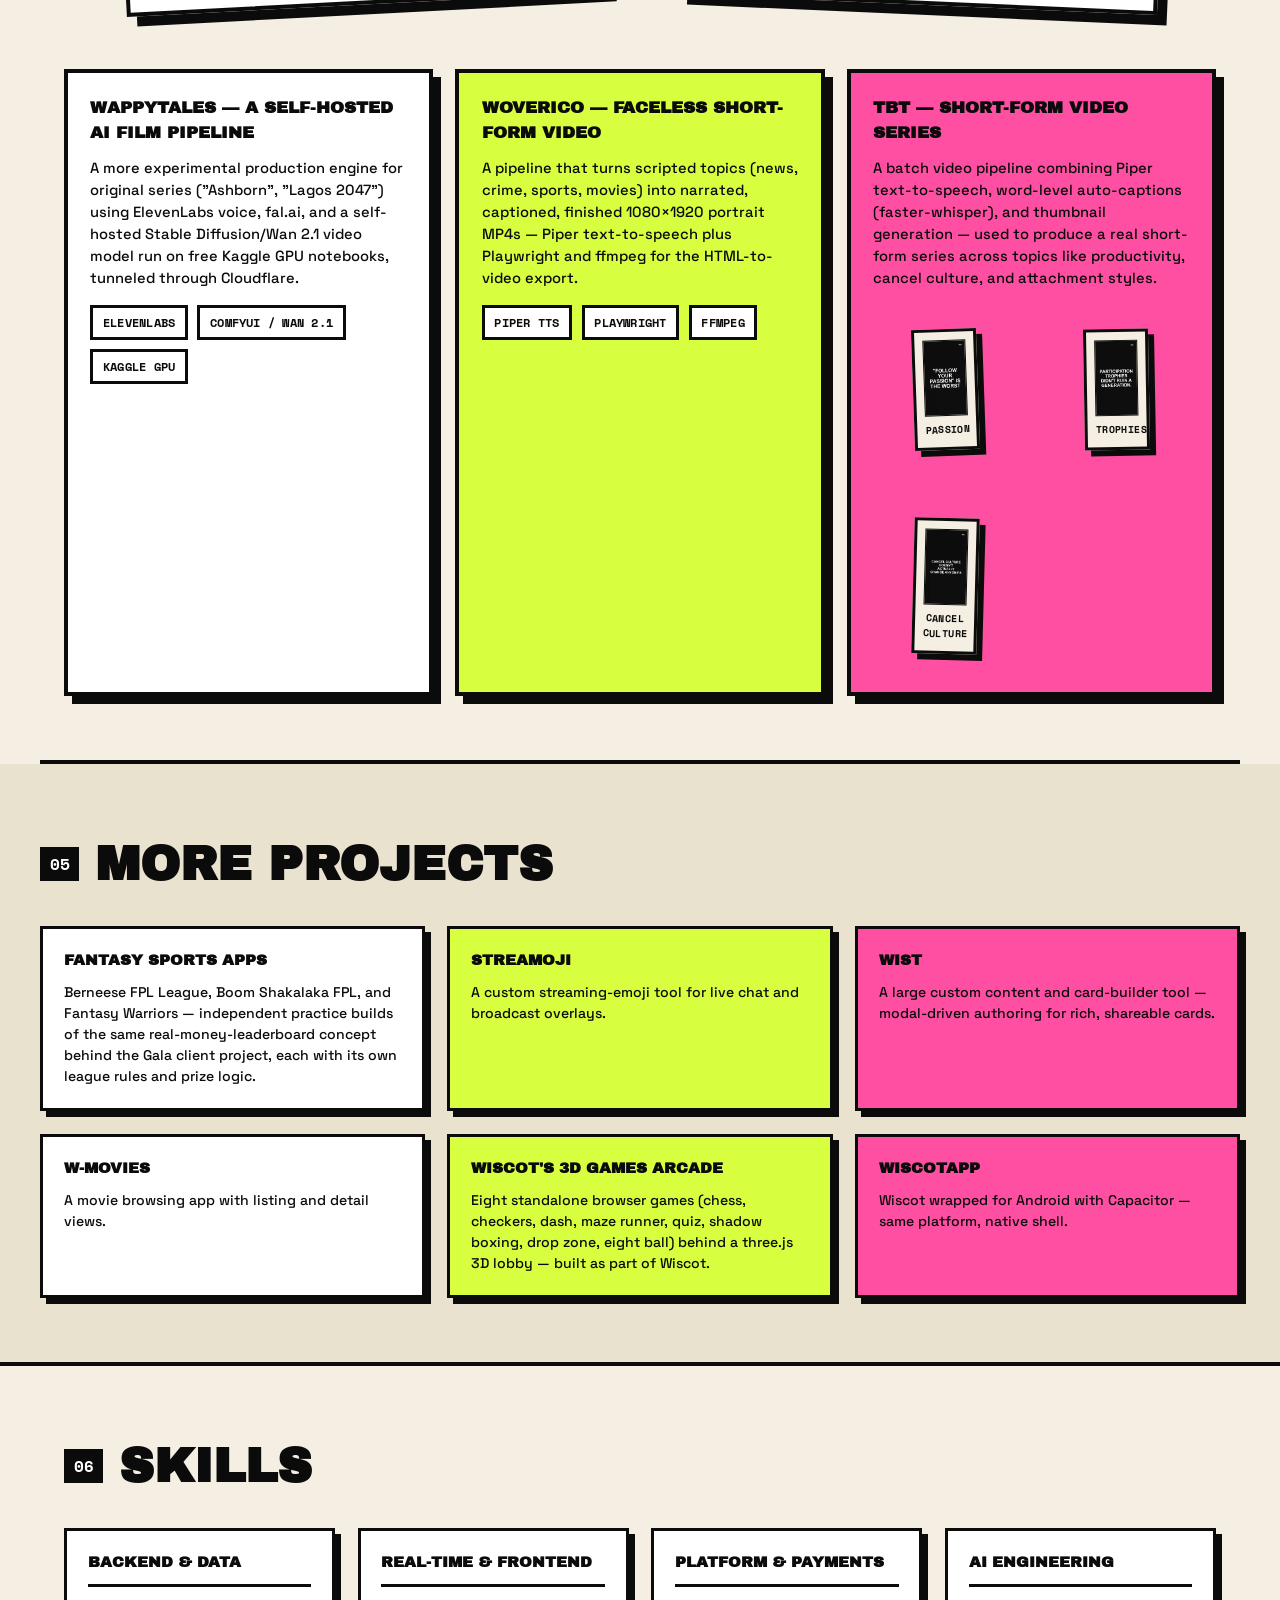
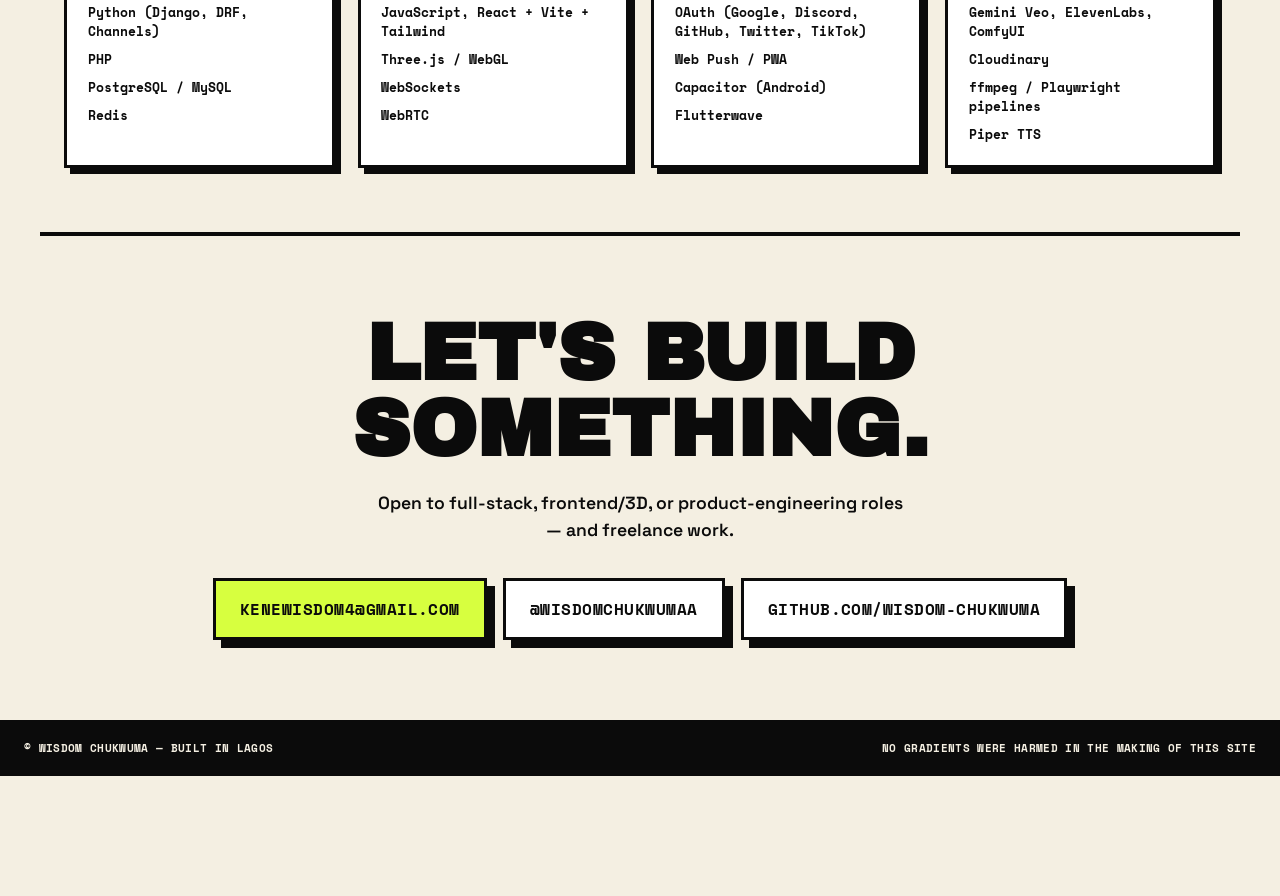
==== commit 27649e2e: "Add Worship The King and Jigsimur Eagle Team to all four variants Co-Authored-By: Claude Sonnet 5 <n" ====
--- a/brutalist.html
+++ b/brutalist.html
@@ -54,12 +54,12 @@
 
     <div class="stat-row">
       <div class="stat-box stat-box--pink js-throw">
-        <span class="stat-box__num">6+</span>
+        <span class="stat-box__num">8+</span>
         <span class="stat-box__label">SHIPPED PRODUCTS</span>
       </div>
       <div class="stat-box js-throw">
-        <span class="stat-box__num">1</span>
-        <span class="stat-box__label">LIVE CLIENT PLATFORM</span>
+        <span class="stat-box__num">2</span>
+        <span class="stat-box__label">LIVE CLIENT PLATFORMS</span>
       </div>
       <div class="stat-box stat-box--lime js-throw">
         <span class="stat-box__num">3D</span>
@@ -189,14 +189,52 @@
         </div>
       </div>
     </div>
+
+    <!-- Worship The King -->
+    <div class="product-block">
+      <div class="product-block__head">
+        <h3>WORSHIP THE KING</h3>
+        <span class="status-chip status-chip--live">LIVE ↗</span>
+        <span class="event-stamp">YOUTH WEEK 2026 — 14–20 SEP</span>
+      </div>
+      <p class="body-text">An installable event app for my church's youth week. Everyone joins with just a nickname, no sign-up, and is auto-assigned to one of four squads (Crown, Throne, Altar, Sanctuary) that compete for points all week. Live countdown to every session, a check-in that only unlocks 30 minutes before a session starts, daily polls and reflection questions, a photo and shoutout wall with likes and comments, and push reminders 30 minutes before each session.</p>
+      <p class="body-text body-text--tight">Companion app for All Saints' Church, Festac Town, Lagos.</p>
+      <div class="tag-list">
+        <span class="tag">Firebase (Auth, Firestore, Storage, Cloud Functions)</span>
+        <span class="tag">PWA</span>
+        <span class="tag">Web Push</span>
+        <span class="tag">Vanilla JavaScript</span>
+      </div>
+      <a class="section-link" href="https://asc-youth-week.netlify.app" target="_blank" rel="noopener">asc-youth-week.netlify.app</a>
+
+      <div class="squad-row" aria-label="The four squads">
+        <span class="squad-row__label">4 SQUADS, ONE LEADERBOARD</span>
+        <span class="squad-chip squad-chip--lime">CROWN</span>
+        <span class="squad-chip squad-chip--pink">THRONE</span>
+        <span class="squad-chip">ALTAR</span>
+        <span class="squad-chip squad-chip--black">SANCTUARY</span>
+      </div>
+
+      <div class="photo-strip photo-strip--phones photo-strip--spaced photo-strip--fit">
+        <figure class="photo photo--r1"><img src="assets/images/church/onboarding.webp" alt="Worship The King onboarding screen: join with a nickname" loading="lazy"><figcaption>ONBOARDING</figcaption></figure>
+        <figure class="photo photo--r2"><img src="assets/images/church/home.webp" alt="Worship The King home screen with session countdown" loading="lazy"><figcaption>HOME</figcaption></figure>
+        <figure class="photo photo--r3"><img src="assets/images/church/schedule.webp" alt="Worship The King schedule screen" loading="lazy"><figcaption>SCHEDULE</figcaption></figure>
+        <figure class="photo photo--r1"><img src="assets/images/church/squads.webp" alt="Worship The King squads leaderboard" loading="lazy"><figcaption>SQUADS</figcaption></figure>
+        <figure class="photo photo--r2"><img src="assets/images/church/shoutouts.webp" alt="Worship The King shoutouts wall" loading="lazy"><figcaption>SHOUTOUTS</figcaption></figure>
+      </div>
+    </div>
   </section>
 
   <!-- CLIENT WORK -->
   <section id="client-work" class="section section--dark">
     <div class="section-head">
       <span class="section-num">03</span>
-      <h2 class="section-title">FREELANCE: GALA FPL CHALLENGE</h2>
-    </div>
+      <h2 class="section-title">FREELANCE: CLIENT WORK</h2>
+    </div>
+    <p class="lede lede--light">Two live platforms, built and deployed for paying clients</p>
+    <p class="body-text body-text--light">A fantasy football leaderboard for a Nigerian snack brand, and a member platform and store for a herbal drink brand's distributor network. Both are live, and both run on the client's own cPanel hosting.</p>
+
+    <h3 class="case-title case-title--first"><span class="case-title__num">CASE 01</span> GALA FPL CHALLENGE</h3>
     <p class="body-text body-text--light">Built and shipped for Gala, the Nigerian snack brand — a real-money fantasy football leaderboard, live at <a class="section-link" href="https://gala-fpl.com.ng" target="_blank" rel="noopener">gala-fpl.com.ng</a>.</p>
 
     <a class="live-stamp" href="https://gala-fpl.com.ng" target="_blank" rel="noopener">● LIVE — GALA-FPL.COM.NG</a>
@@ -231,6 +269,34 @@
       <figure class="photo photo--r3"><img src="assets/images/gala/hall-of-fame.webp" alt="Gala FPL Challenge hall of fame page" loading="lazy"><figcaption>HALL-OF-FAME</figcaption></figure>
       <figure class="photo photo--r1"><img src="assets/images/gala/sharecard-winner.webp" alt="Gala FPL Challenge weekly winner share card" loading="lazy"><figcaption>WINNER-CARD</figcaption></figure>
       <figure class="photo photo--r2"><img src="assets/images/gala/sharecard-top10.webp" alt="Gala FPL Challenge top 10 share card" loading="lazy"><figcaption>TOP10-CARD</figcaption></figure>
+    </div>
+
+    <hr class="case-divider">
+
+    <h3 class="case-title"><span class="case-title__num">CASE 02</span> JIGSIMUR EAGLE TEAM</h3>
+    <a class="live-stamp" href="https://jigsimureagleteam.com.ng" target="_blank" rel="noopener">● LIVE — JIGSIMUREAGLETEAM.COM.NG</a>
+    <p class="lede lede--light">A member platform and store for a distributor network, live in Festac Town, Lagos</p>
+    <p class="body-text body-text--light">Built and deployed for Jigsimur's Eagle Team, a distributor network. Jigsimur is a Nigerian herbal drink brand with a store in Festac Town, Lagos. Members sign in with Google, browse the store and place orders, check in at the Friday seminar, post to the team feed, climb a leaderboard, and see who invited who in a team family tree. Admins run walk-in sales, stock, promos and attendance from an admin panel.</p>
+
+    <ul class="bullet-list bullet-list--light">
+      <li>Seminar check-in only works at the store, on Fridays: geofenced and time-windowed, with QR and manual options for admins</li>
+      <li>Stock groups: distributor packages of 7 or 9 bottles draw down one shared bottle pool, so inventory stays right whichever pack sells</li>
+      <li>Referrals feed a family tree showing who invited whom across the whole team</li>
+    </ul>
+
+    <div class="tag-list">
+      <span class="tag">PHP</span>
+      <span class="tag">MySQL</span>
+      <span class="tag">Google sign-in</span>
+      <span class="tag">Cloudinary</span>
+      <span class="tag">PWA</span>
+      <span class="tag">cPanel deployment</span>
+    </div>
+
+    <div class="photo-strip photo-strip--dark photo-strip--phones photo-strip--fit">
+      <figure class="photo photo--r1"><img src="assets/images/eagle/home.webp" alt="Jigsimur Eagle Team public home page" loading="lazy"><figcaption>HOME</figcaption></figure>
+      <figure class="photo photo--r2"><img src="assets/images/eagle/store.webp" alt="Jigsimur Eagle Team store page" loading="lazy"><figcaption>STORE</figcaption></figure>
+      <figure class="photo photo--r3"><img src="assets/images/eagle/directions.webp" alt="Jigsimur Eagle Team directions page" loading="lazy"><figcaption>DIRECTIONS</figcaption></figure>
     </div>
   </section>
 
@@ -300,7 +366,7 @@
     <div class="more-grid">
       <div class="more-card">
         <h4>FANTASY SPORTS APPS</h4>
-        <p>Berneese FPL League, Boom Shakalaka FPL, and Fantasy Warriors — independent practice builds of the same real-money-leaderboard concept behind the client project, each with its own league rules and prize logic.</p>
+        <p>Berneese FPL League, Boom Shakalaka FPL, and Fantasy Warriors — independent practice builds of the same real-money-leaderboard concept behind the Gala client project, each with its own league rules and prize logic.</p>
       </div>
       <div class="more-card">
         <h4>STREAMOJI</h4>
--- a/brutalist.css
+++ b/brutalist.css
@@ -396,8 +396,12 @@
 .photo-strip--phones { grid-template-columns: repeat(auto-fill, minmax(150px, 1fr)); }
 .photo-strip--wide { margin-top: 1.2rem; grid-template-columns: repeat(auto-fill, minmax(110px, 1fr)); }
 .photo-strip--dark { margin-top: 0.5rem; }
+.photo-strip--spaced { margin-top: 2.2rem; }
+.photo-strip--fit { align-items: start; }
 .photo-strip--dark .photo { box-shadow: 6px 6px 0 var(--lime); }
 .photo-strip--dark .photo:hover { box-shadow: 9px 9px 0 var(--lime); }
+/* Paper-white frames sit on the black section: captions must be dark, not inherited paper */
+.photo-strip--dark .photo figcaption { color: var(--black); }
 
 .photo {
   background: var(--white);
@@ -462,6 +466,49 @@
   transform: rotate(-1.5deg);
   text-transform: uppercase;
 }
+
+.event-stamp {
+  font-family: var(--font-mono);
+  font-weight: 700;
+  font-size: 0.62rem;
+  letter-spacing: 0.02em;
+  color: var(--black);
+  background: var(--pink);
+  border: var(--border-thin) solid var(--black);
+  box-shadow: 3px 3px 0 var(--black);
+  padding: 0.3rem 0.55rem;
+  transform: rotate(1.5deg);
+  text-transform: uppercase;
+}
+.body-text--tight { margin-top: -0.8rem; font-family: var(--font-mono); font-size: 0.8rem; font-weight: 700; }
+
+/* Worship The King: the four squads */
+.squad-row {
+  display: flex;
+  flex-wrap: wrap;
+  align-items: center;
+  gap: 0.7rem 0.8rem;
+  margin-top: 1.6rem;
+}
+.squad-row__label {
+  font-family: var(--font-mono);
+  font-size: 0.68rem;
+  font-weight: 700;
+  letter-spacing: 0.04em;
+  margin-right: 0.3rem;
+}
+.squad-chip {
+  font-family: var(--font-display);
+  font-size: 0.85rem;
+  letter-spacing: 0.02em;
+  background: var(--white);
+  border: var(--border-thin) solid var(--black);
+  box-shadow: 4px 4px 0 var(--black);
+  padding: 0.3rem 0.7rem;
+}
+.squad-chip--lime { background: var(--lime); }
+.squad-chip--pink { background: var(--pink); }
+.squad-chip--black { background: var(--black); color: var(--lime); }
 
 .studypath-stats {
   display: flex;
@@ -527,7 +574,44 @@
   transform: rotate(-2deg);
   box-shadow: 4px 4px 0 var(--paper);
 }
+/* Align the stamp with the 1200px content column (the dark section is full-bleed) */
+.section--dark > .live-stamp {
+  display: block;
+  width: fit-content;
+  margin-left: max(0px, calc((100% - 1200px) / 2));
+}
+.section--dark .tag { color: var(--black); }
 .live-stamp:hover { transform: rotate(0deg) translate(-2px, -2px); }
+
+/* Case-study headings + divider between client projects (dark section) */
+.case-title {
+  font-family: var(--font-display);
+  font-size: clamp(1.4rem, 3vw, 2rem);
+  color: var(--paper);
+  display: flex;
+  align-items: center;
+  flex-wrap: wrap;
+  gap: 0.5rem 0.9rem;
+  margin-bottom: 1rem;
+}
+.case-title--first { margin-top: 0.4rem; }
+.case-title__num {
+  font-family: var(--font-mono);
+  font-weight: 700;
+  font-size: 0.75rem;
+  letter-spacing: 0.05em;
+  background: var(--pink);
+  color: var(--black);
+  border: var(--border-thin) solid var(--black);
+  padding: 0.25rem 0.55rem;
+}
+.case-divider {
+  border: 0;
+  border-top: var(--border-thin) dashed var(--paper);
+  margin-top: 4rem;
+  margin-bottom: 3rem;
+  opacity: 0.6;
+}
 
 .bullet-list {
   list-style: none;
@@ -776,7 +860,7 @@
   .polaroid--left, .polaroid--right { transform: rotate(0deg); }
   .hero__badge { transform: rotate(0deg); }
   .logo-mark { transform: rotate(0deg); }
-  .live-stamp, .disclaimer-stamp { transform: rotate(0deg); }
+  .live-stamp, .disclaimer-stamp, .event-stamp { transform: rotate(0deg); }
   .tag-live { transform: rotate(0deg); }
 }
 
